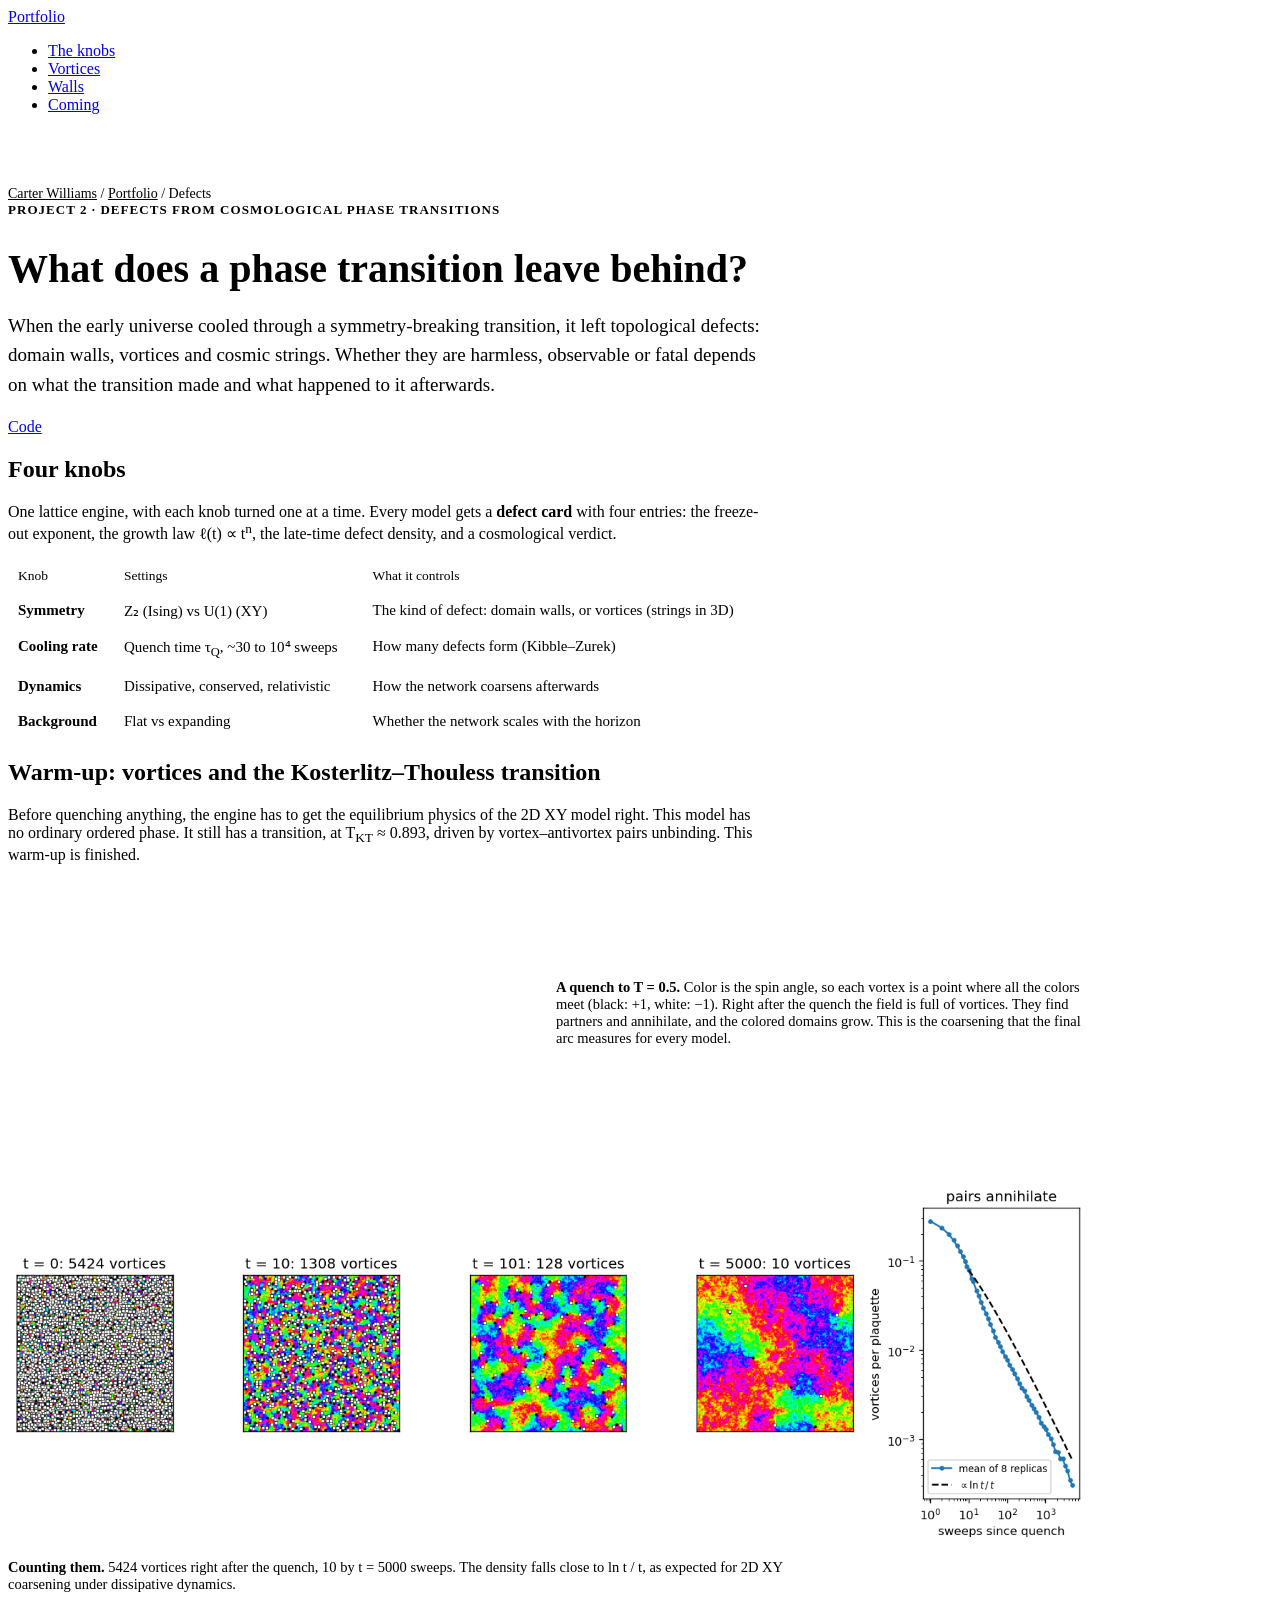
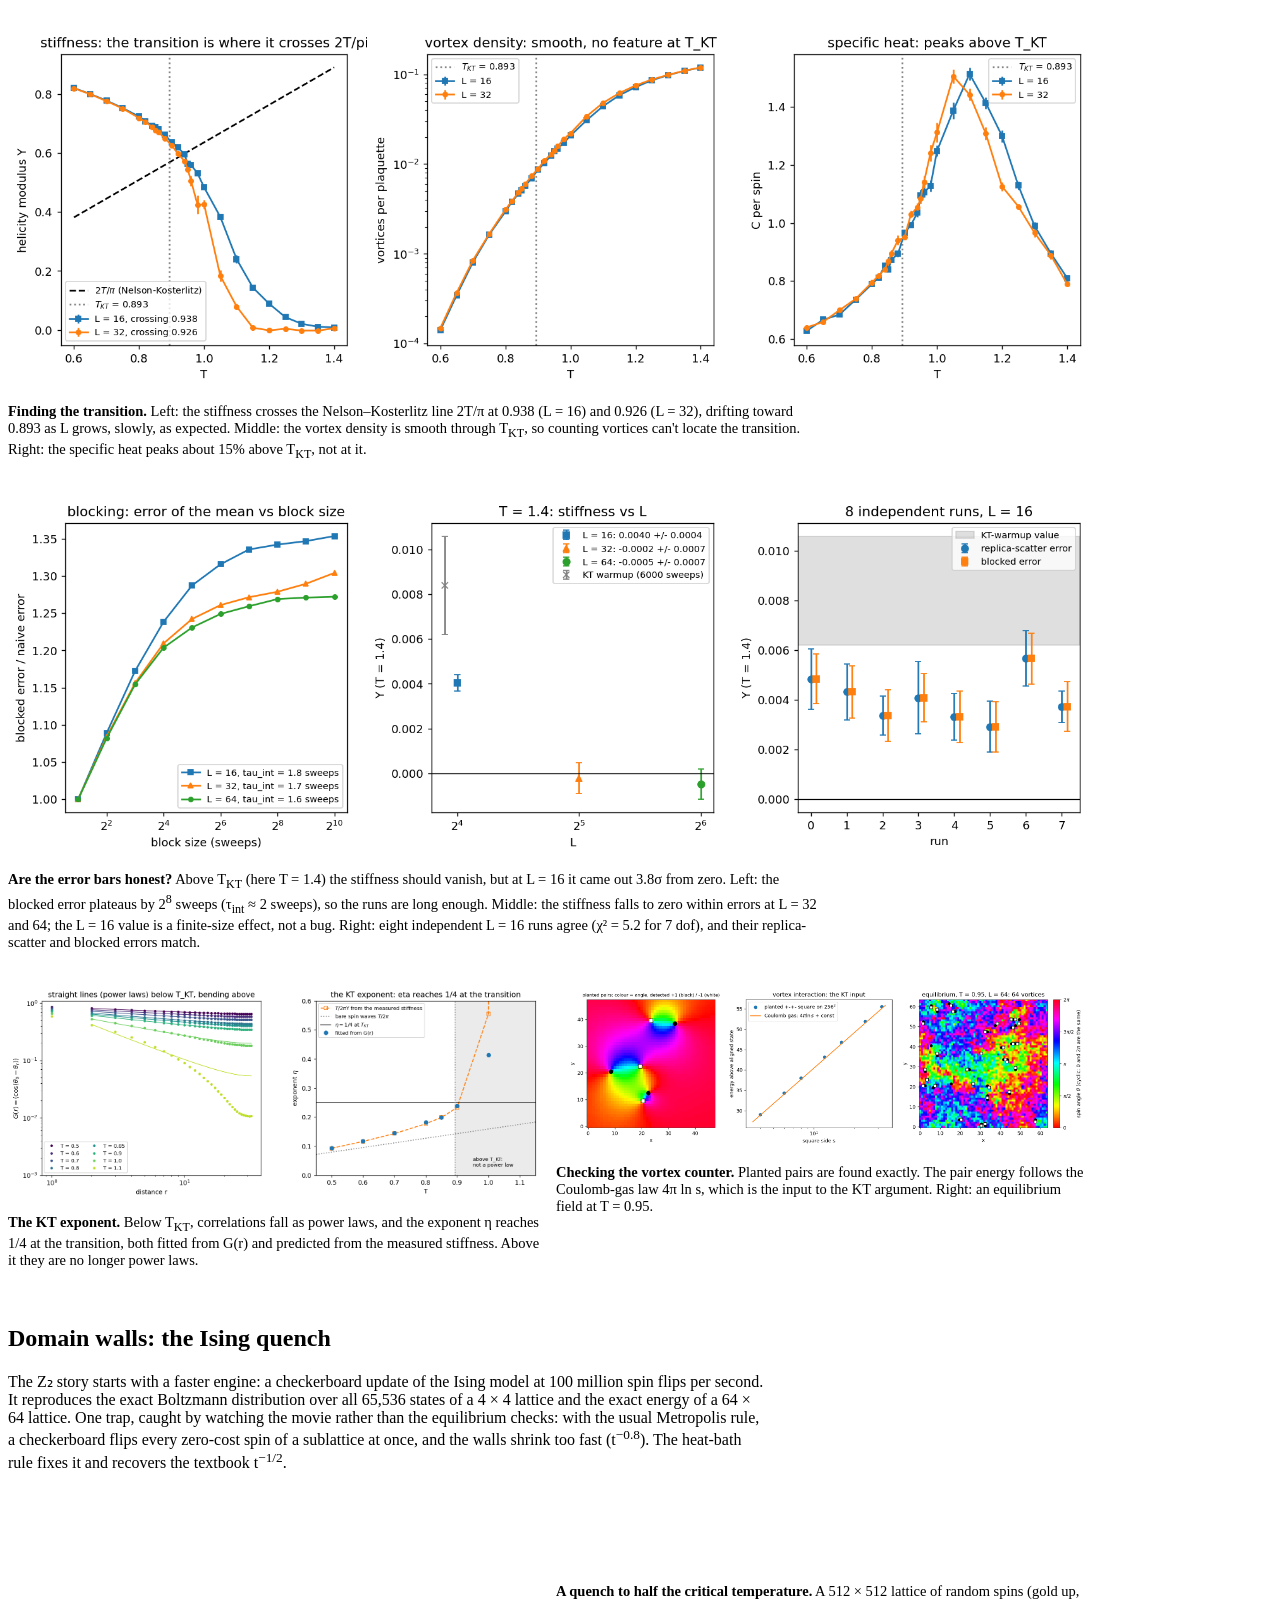
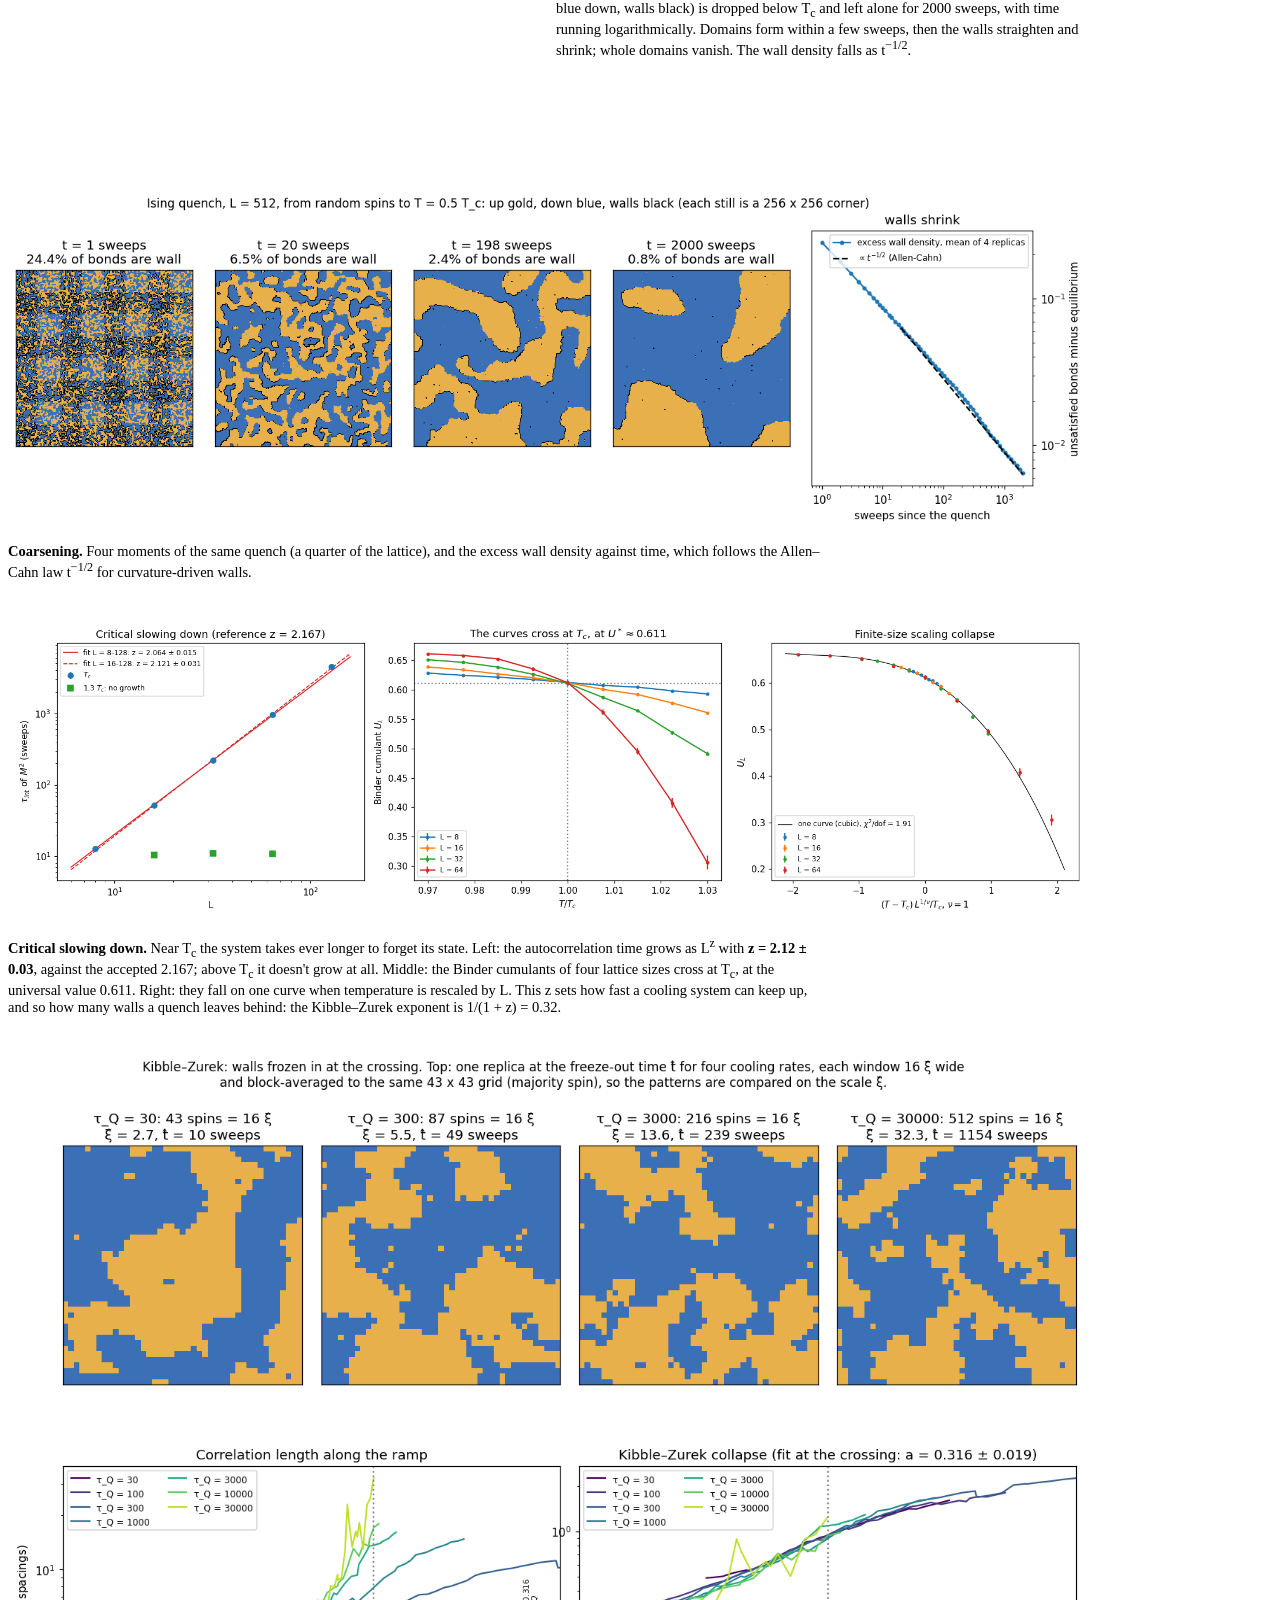
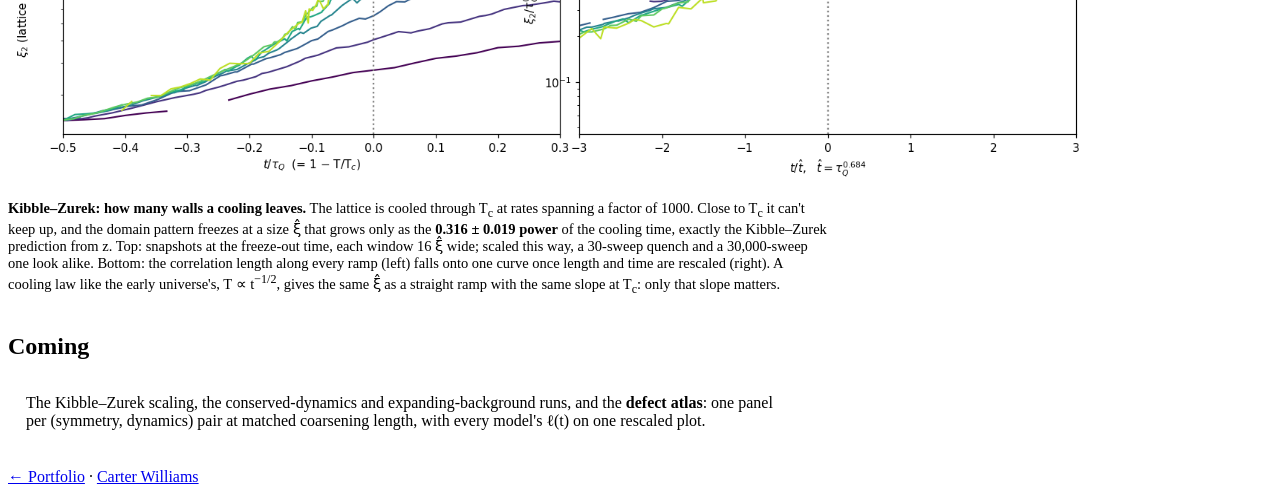
==== defects/index.html @ 11c156e3 "Defects: Kibble-Zurek at the crossing (step 3) Co-Authored-By: Claude Opus 5.5 <noreply@anthropic.co" ====
<!doctype html>
<html lang="en">
<head>
  <meta charset="utf-8">
  <meta name="viewport" content="width=device-width, initial-scale=1">
  <!-- LAUNCH: delete this line on every page to let search engines list the site -->
  <meta name="robots" content="noindex">
  <title>Defects from Phase Transitions</title>
  <meta name="description" content="What does a cosmological phase transition leave behind, and which knob decides it?">
  <link rel="preconnect" href="https://fonts.googleapis.com">
  <link rel="preconnect" href="https://fonts.gstatic.com" crossorigin>
  <link href="https://fonts.googleapis.com/css2?family=Inter:wght@400;500;600&family=Source+Serif+4:ital,opsz,wght@0,8..60,600;1,8..60,500&display=swap" rel="stylesheet">
  <link rel="stylesheet" href="/assets/style.css">
  <link rel="stylesheet" href="../assets/portfolio.css">
</head>
<body class="space">

<nav class="nav">
  <div class="nav-inner">
    <a class="brand" href="../">Portfolio</a>
    <ul>
      <li><a href="#knobs">The knobs</a></li>
      <li><a href="#vortices">Vortices</a></li>
      <li><a href="#walls">Walls</a></li>
      <li><a href="#next">Coming</a></li>
    </ul>
  </div>
</nav>

<main class="wide">

  <header class="page-hero">
    <div class="crumb"><a href="/">Carter Williams</a> / <a href="../">Portfolio</a> / Defects</div>
    <div class="kicker">Project 2 · Defects from cosmological phase transitions</div>
    <h1>What does a phase transition leave behind?</h1>
    <p class="lede">
      When the early universe cooled through a symmetry-breaking transition, it left topological defects:
      domain walls, vortices and cosmic strings. Whether they are harmless, observable or fatal depends on
      what the transition made and what happened to it afterwards.
    </p>
    <div class="links">
      <a class="btn" href="https://github.com/CarterDW/COMP2026/tree/Carter-Williams/agentic/07_Stat_Mech_and_Ising">Code</a>
    </div>
  </header>

  <section id="knobs">
    <h2>Four knobs</h2>
    <p class="prose">One lattice engine, with each knob turned one at a time. Every model gets a <b>defect card</b>
      with four entries: the freeze-out exponent, the growth law ℓ(t) ∝ t<sup>n</sup>, the late-time defect density,
      and a cosmological verdict.</p>
    <table class="knobs prose">
      <tr><th>Knob</th><th>Settings</th><th>What it controls</th></tr>
      <tr><td><b>Symmetry</b></td><td>Z₂ (Ising) vs U(1) (XY)</td><td>The kind of defect: domain walls, or vortices (strings in 3D)</td></tr>
      <tr><td><b>Cooling rate</b></td><td>Quench time τ<sub>Q</sub>, ~30 to 10⁴ sweeps</td><td>How many defects form (Kibble–Zurek)</td></tr>
      <tr><td><b>Dynamics</b></td><td>Dissipative, conserved, relativistic</td><td>How the network coarsens afterwards</td></tr>
      <tr><td><b>Background</b></td><td>Flat vs expanding</td><td>Whether the network scales with the horizon</td></tr>
    </table>
  </section>

  <section id="vortices">
    <h2>Warm-up: vortices and the Kosterlitz–Thouless transition</h2>
    <p class="prose">Before quenching anything, the engine has to get the equilibrium physics of the 2D XY model right.
      This model has no ordinary ordered phase. It still has a transition, at T<sub>KT</sub> ≈ 0.893, driven by
      vortex–antivortex pairs unbinding. This warm-up is finished.</p>

    <figure class="fig">
      <div class="two" style="align-items:center">
        <video src="img/kt_quench.mp4" autoplay loop muted playsinline style="width:100%;border:1px solid var(--line);border-radius:var(--radius);background:#fff"></video>
        <figcaption style="margin:0"><b>A quench to T = 0.5.</b> Color is the spin angle, so each vortex is a point
          where all the colors meet (black: +1, white: −1). Right after the quench the field is full of vortices. They find
          partners and annihilate, and the colored domains grow. This is the coarsening that the final arc measures
          for every model.</figcaption>
      </div>
    </figure>

    <figure class="fig">
      <a class="zoom" href="img/kt_quench.png"><img src="img/kt_quench.png" alt="Snapshots of a quenched XY model showing vortex annihilation" loading="lazy"></a>
      <figcaption><b>Counting them.</b> 5424 vortices right after the quench, 10 by t = 5000 sweeps. The density
        falls close to ln t / t, as expected for 2D XY coarsening under dissipative dynamics.</figcaption>
    </figure>

    <figure class="fig">
      <a class="zoom" href="img/kt_transition.png"><img src="img/kt_transition.png" alt="Helicity modulus, vortex density and specific heat against temperature" loading="lazy"></a>
      <figcaption><b>Finding the transition.</b> Left: the stiffness crosses the Nelson–Kosterlitz line 2T/π at 0.938
        (L = 16) and 0.926 (L = 32), drifting toward 0.893 as L grows, slowly, as expected. Middle: the vortex density is
        smooth through T<sub>KT</sub>, so counting vortices can't locate the transition. Right: the specific heat peaks
        about 15% above T<sub>KT</sub>, not at it.</figcaption>
    </figure>

    <figure class="fig">
      <a class="zoom" href="img/kt_errors.png"><img src="img/kt_errors.png" alt="Blocking analysis, stiffness against lattice size at T = 1.4, and eight repeat runs" loading="lazy"></a>
      <figcaption><b>Are the error bars honest?</b> Above T<sub>KT</sub> (here T = 1.4) the stiffness should vanish, but at
        L = 16 it came out 3.8σ from zero. Left: the blocked error plateaus by 2<sup>8</sup> sweeps (τ<sub>int</sub> ≈ 2
        sweeps), so the runs are long enough. Middle: the stiffness falls to zero within errors at L = 32 and 64; the
        L = 16 value is a finite-size effect, not a bug. Right: eight independent L = 16 runs agree (χ² = 5.2 for 7 dof),
        and their replica-scatter and blocked errors match.</figcaption>
    </figure>

    <div class="two">
      <figure class="fig">
        <a class="zoom" href="img/kt_correlations.png"><img src="img/kt_correlations.png" alt="Spin correlations and the exponent eta against temperature" loading="lazy"></a>
        <figcaption><b>The KT exponent.</b> Below T<sub>KT</sub>, correlations fall as power laws, and the exponent η reaches
          1/4 at the transition, both fitted from G(r) and predicted from the measured stiffness. Above it they are no
          longer power laws.</figcaption>
      </figure>
      <figure class="fig">
        <a class="zoom" href="img/kt_vortices.png"><img src="img/kt_vortices.png" alt="Planted vortex pairs, Coulomb-gas energy, and an equilibrium vortex field" loading="lazy"></a>
        <figcaption><b>Checking the vortex counter.</b> Planted pairs are found exactly. The pair energy follows the
          Coulomb-gas law 4π ln s, which is the input to the KT argument. Right: an equilibrium field at T = 0.95.</figcaption>
      </figure>
    </div>
  </section>

  <section id="walls">
    <h2>Domain walls: the Ising quench</h2>
    <p class="prose">The Z₂ story starts with a faster engine: a checkerboard update of the Ising model at 100 million
      spin flips per second. It reproduces the exact Boltzmann distribution over all 65,536 states of a 4 × 4 lattice and the
      exact energy of a 64 × 64 lattice. One trap, caught by watching the movie rather than the equilibrium checks: with the
      usual Metropolis rule, a checkerboard flips every zero-cost spin of a sublattice at once, and the walls shrink
      too fast (t<sup>−0.8</sup>). The heat-bath rule fixes it and recovers the textbook t<sup>−1/2</sup>.</p>
    <figure class="fig">
      <div class="two" style="align-items:center">
        <video src="img/kz_quench.mp4" autoplay loop muted playsinline style="width:100%;border:1px solid var(--line);border-radius:var(--radius);background:#fff"></video>
        <figcaption style="margin:0"><b>A quench to half the critical temperature.</b> A 512 × 512 lattice of random spins
          (gold up, blue down, walls black) is dropped below T<sub>c</sub> and left alone for 2000 sweeps, with time
          running logarithmically. Domains form within a few sweeps, then the walls straighten and shrink; whole domains
          vanish. The wall density falls as t<sup>−1/2</sup>.</figcaption>
      </div>
    </figure>
    <figure class="fig">
      <a class="zoom" href="img/kz_quench.png"><img src="img/kz_quench.png" alt="Four snapshots of Ising domains after a quench and the wall density against time" loading="lazy"></a>
      <figcaption><b>Coarsening.</b> Four moments of the same quench (a quarter of the lattice), and the excess wall
        density against time, which follows the Allen–Cahn law t<sup>−1/2</sup> for curvature-driven walls.</figcaption>
    </figure>
    <figure class="fig">
      <a class="zoom" href="img/kz_step2_z.png"><img src="img/kz_step2_z.png" alt="Autocorrelation time against lattice size, Binder cumulant curves crossing at the critical point, and their scaling collapse" loading="lazy"></a>
      <figcaption><b>Critical slowing down.</b> Near T<sub>c</sub> the system takes ever longer to forget its state.
        Left: the autocorrelation time grows as L<sup>z</sup> with <b>z = 2.12 ± 0.03</b>, against the accepted 2.167; above
        T<sub>c</sub> it doesn't grow at all. Middle: the Binder cumulants of four lattice sizes cross at T<sub>c</sub>, at the
        universal value 0.611. Right: they fall on one curve when temperature is rescaled by L. This z sets how fast
        a cooling system can keep up, and so how many walls a quench leaves behind: the Kibble–Zurek exponent is
        1/(1 + z) = 0.32.</figcaption>
    </figure>
    <figure class="fig">
      <a class="zoom" href="img/kz_step3.png"><img src="img/kz_step3.png" alt="Ising snapshots at freeze-out for four cooling rates, the correlation length along each ramp, and the Kibble–Zurek collapse" loading="lazy"></a>
      <figcaption><b>Kibble–Zurek: how many walls a cooling leaves.</b> The lattice is cooled through T<sub>c</sub> at
        rates spanning a factor of 1000. Close to T<sub>c</sub> it can't keep up, and the domain pattern freezes at a
        size ξ̂ that grows only as the <b>0.316 ± 0.019 power</b> of the cooling time, exactly the Kibble–Zurek
        prediction from z. Top: snapshots at the freeze-out time, each window 16 ξ̂ wide; scaled this way, a 30-sweep
        quench and a 30,000-sweep one look alike. Bottom: the correlation length along every ramp (left) falls onto
        one curve once length and time are rescaled (right). A cooling law like the early universe's, T ∝ t<sup>−1/2</sup>,
        gives the same ξ̂ as a straight ramp with the same slope at T<sub>c</sub>: only that slope matters.</figcaption>
    </figure>
  </section>

  <section id="next">
    <h2>Coming</h2>
    <div class="callout prose"><p>The Kibble–Zurek scaling, the conserved-dynamics and expanding-background runs, and the
      <b>defect atlas</b>: one panel per (symmetry, dynamics) pair at matched coarsening length, with every model's ℓ(t)
      on one rescaled plot.</p></div>
  </section>
</main>

<footer>
  <span><a href="../">← Portfolio</a> · <a href="/">Carter Williams</a></span>
</footer>
</body>
</html>
---- assets/portfolio.css ----
/* Portfolio-only components. Base tokens and layout come from the academic site's
   /assets/style.css, so both sites share one look. */

main.wide { max-width: 1080px; }
.nav-inner, footer { max-width: 1080px; }

.crumb { font-size: 14px; color: var(--muted); padding-top: 28px; }
.crumb a { color: var(--muted); }

.page-hero { padding-top: 28px; max-width: 760px; }
.kicker {
  font-size: 13px; letter-spacing: .08em; text-transform: uppercase;
  color: var(--accent); font-weight: 600; margin-bottom: 10px;
}
.page-hero h1 { font-size: 40px; margin-bottom: 14px; }
.lede { font-size: 19px; line-height: 1.55; color: var(--text); }
.prose { max-width: 760px; }

/* status chips */
.chip {
  display: inline-block; font-size: 12.5px; font-weight: 500;
  padding: 2px 10px; border-radius: 999px; border: 1px solid var(--line);
  color: var(--muted); background: var(--surface); white-space: nowrap;
}
.chip.done { color: #1f7a4d; border-color: #9fd3b6; background: #eaf7f0; }
.chip.running { color: #8a5a00; border-color: #e8cf8f; background: #fdf5e1; }
.chip.next { color: var(--muted); }
@media (prefers-color-scheme: dark) {
  :root:not([data-theme="light"]) .chip.done { color: #8fdcb2; border-color: #2f5e45; background: #173126; }
  :root:not([data-theme="light"]) .chip.running { color: #f0cf84; border-color: #5e4c22; background: #2e2716; }
}
:root[data-theme="dark"] .chip.done { color: #8fdcb2; border-color: #2f5e45; background: #173126; }
:root[data-theme="dark"] .chip.running { color: #f0cf84; border-color: #5e4c22; background: #2e2716; }

/* hub: three-part method */
.method { display: grid; grid-template-columns: repeat(3, 1fr); gap: 16px; }
.method div { border-top: 2px solid var(--accent); padding-top: 12px; }
.method h3 { font-size: 17px; margin-bottom: 4px; }
.method p { font-size: 14.5px; color: var(--muted); margin: 0; }

/* hub: project panels */
.project {
  display: grid; grid-template-columns: 340px 1fr; gap: 28px; align-items: center;
  padding: 22px; margin-bottom: 18px;
  border: 1px solid var(--line); border-radius: var(--radius); background: var(--surface);
  color: var(--text);
  transition: border-color .15s ease, transform .15s ease;
}
.project:hover { border-color: var(--accent); text-decoration: none; transform: translateY(-2px); }
.project img { width: 100%; aspect-ratio: 4 / 3; object-fit: cover; border-radius: 8px; background: #fff; }
.project h3 { font-size: 24px; margin: 6px 0 8px; }
.project .q { font-family: var(--serif); font-size: 17.5px; font-style: italic; margin-bottom: 10px; }
.project p { color: var(--muted); font-size: 15px; }
.project .meta { display: flex; gap: 8px; flex-wrap: wrap; align-items: center; }

/* ledger grid */
.ledger { display: grid; grid-template-columns: repeat(auto-fill, minmax(230px, 1fr)); gap: 12px; }
.ledger .row {
  border: 1px solid var(--line); border-radius: var(--radius); background: var(--surface);
  padding: 14px 16px; display: flex; flex-direction: column; gap: 6px;
}
.ledger .row.new { border-color: var(--accent); box-shadow: inset 3px 0 0 var(--accent); }
.ledger .rung { font-size: 12.5px; color: var(--muted); display: flex; justify-content: space-between; gap: 8px; }
.ledger .ing { font-weight: 600; line-height: 1.35; }
.ledger .fail { font-size: 14px; color: var(--muted); line-height: 1.45; }
.ledger .fail b { color: var(--text); font-weight: 500; }

/* figures */
.fig { margin: 0 0 36px; }
.fig a.zoom { display: block; border: 1px solid var(--line); border-radius: var(--radius); overflow: hidden; background: #fff; }
.fig img { width: 100%; }
.fig figcaption { font-size: 14.5px; color: var(--muted); margin-top: 10px; max-width: 820px; }
.fig figcaption b { color: var(--text); font-weight: 600; }
.step-head { display: flex; align-items: baseline; gap: 12px; flex-wrap: wrap; margin-bottom: 10px; }
.step-head h3 { font-size: 21px; }

.two { display: grid; grid-template-columns: 1fr 1fr; gap: 16px; }
.movies { display: grid; grid-template-columns: repeat(3, 1fr); gap: 16px; }
.movies .fig { margin: 0; }
.movies img, .movies video { aspect-ratio: 4 / 3; object-fit: contain; background: #fff; width: 100%; display: block; }

/* callouts */
.callout {
  border-left: 3px solid var(--accent); background: var(--accent-soft);
  padding: 14px 18px; border-radius: 0 var(--radius) var(--radius) 0; margin: 8px 0 24px;
}
.callout p:last-child { margin: 0; }

/* steps still to come */
.todo-list { list-style: none; padding: 0; margin: 0; }
.todo-list li { display: grid; grid-template-columns: 90px 1fr; gap: 14px; padding: 10px 0; border-bottom: 1px dashed var(--line); }
.todo-list li:last-child { border-bottom: 0; }

table.knobs { width: 100%; border-collapse: collapse; font-size: 15px; }
table.knobs th, table.knobs td { text-align: left; padding: 9px 10px; border-bottom: 1px solid var(--line); vertical-align: top; }
table.knobs th { color: var(--muted); font-weight: 500; font-size: 13.5px; }

.stat-row { display: grid; grid-template-columns: repeat(4, 1fr); gap: 12px; margin: 8px 0 28px; }
.stat { border: 1px solid var(--line); border-radius: var(--radius); background: var(--surface); padding: 12px 14px; }
.stat .v { font: 600 26px/1.2 var(--serif); }
.stat .l { font-size: 13px; color: var(--muted); }

@media (max-width: 760px) {
  .page-hero h1 { font-size: 30px; }
  .lede { font-size: 17px; }
  .method, .two, .movies { grid-template-columns: 1fr; }
  .project { grid-template-columns: 1fr; gap: 16px; padding: 16px; }
  .stat-row { grid-template-columns: 1fr 1fr; }
  .todo-list li { grid-template-columns: 1fr; gap: 4px; }
  table.knobs { font-size: 14px; }
}

/* space theme (body.space, set on every page): dark versions of the light-only colors */
body.space .chip { background: rgba(255, 255, 255, .04); }
body.space .chip.done { color: #8fdcb2; border-color: #2f5e45; background: #132a22; }
body.space .chip.running { color: #f0cf84; border-color: #5e4c22; background: #2a2414; }
body.space .fig a.zoom { border-color: rgba(255, 255, 255, .12); }   /* figures stay on white: matplotlib output */
body.space .project:hover, body.space .card:hover { border-color: var(--accent); }
body.space .method div { border-top-color: var(--accent); }

.subhead { font-size: 18px; color: var(--muted); margin: 34px 0 14px; font-weight: 600; }
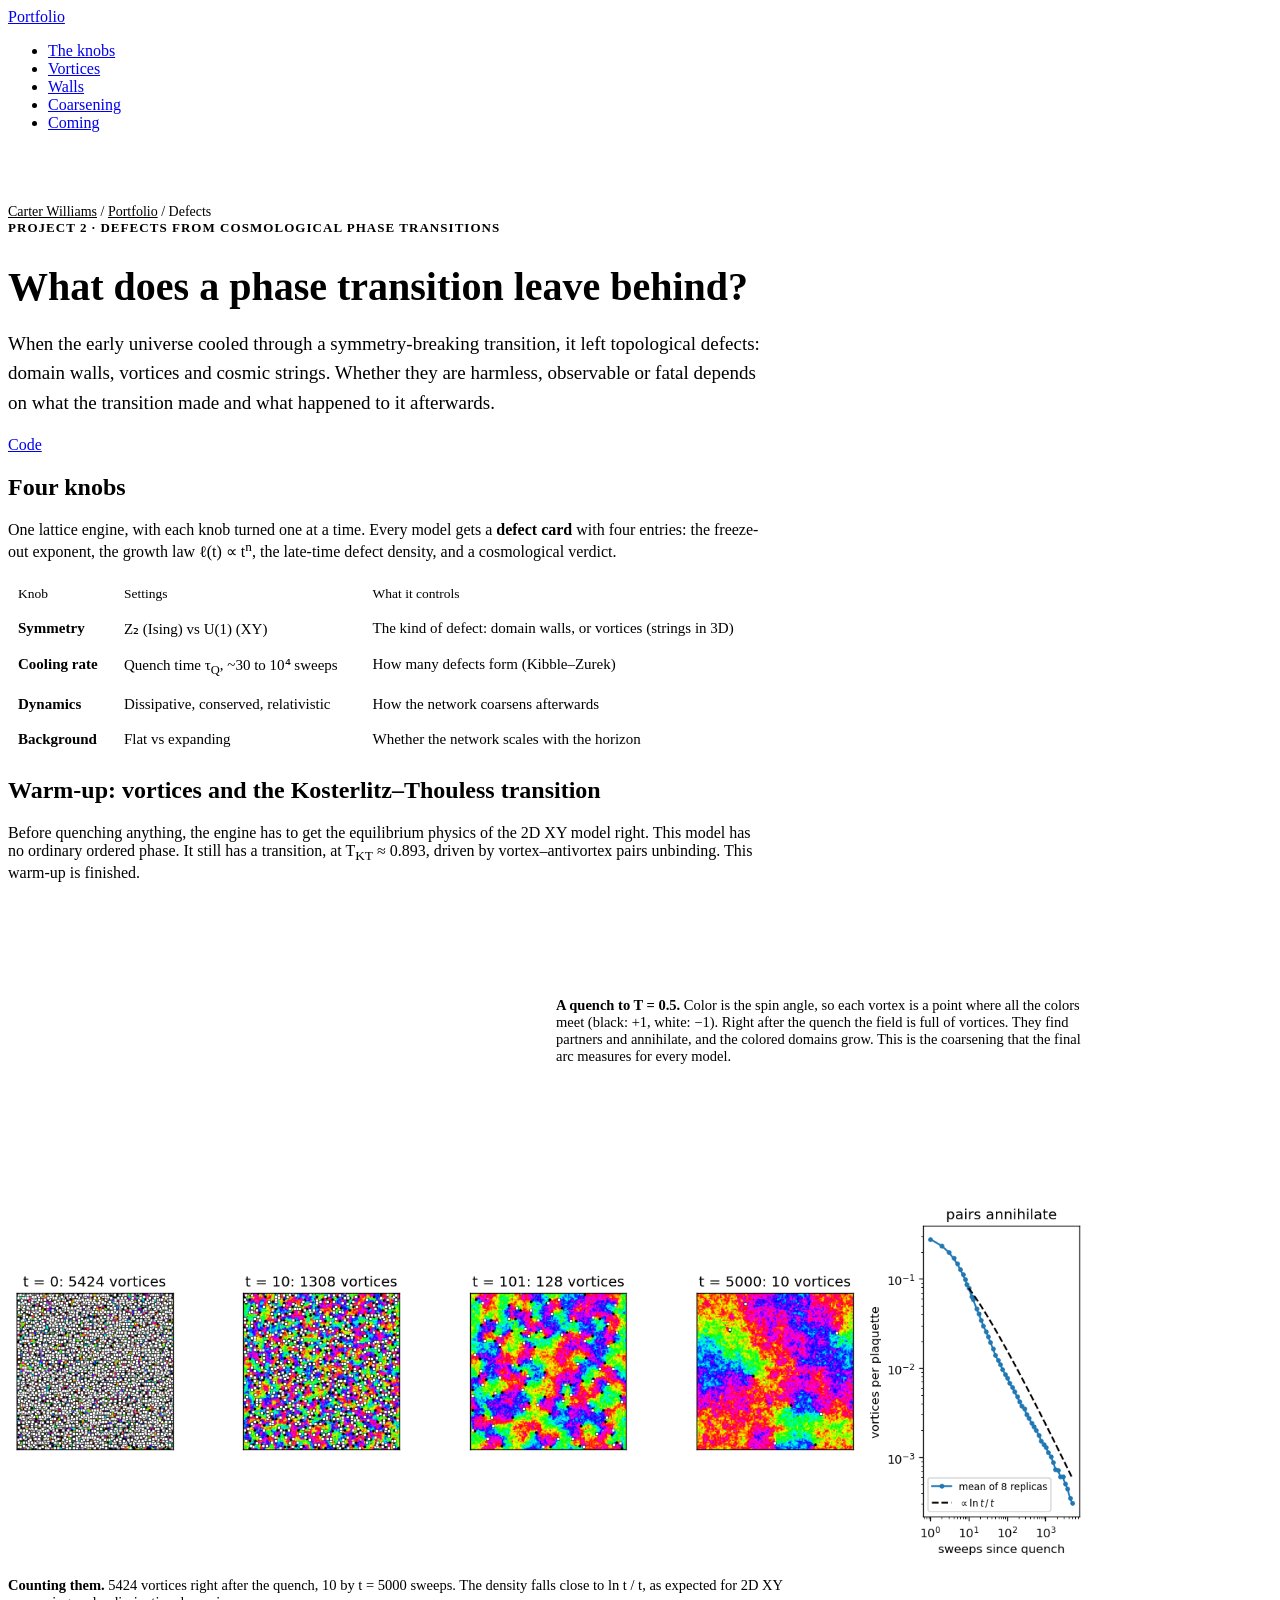
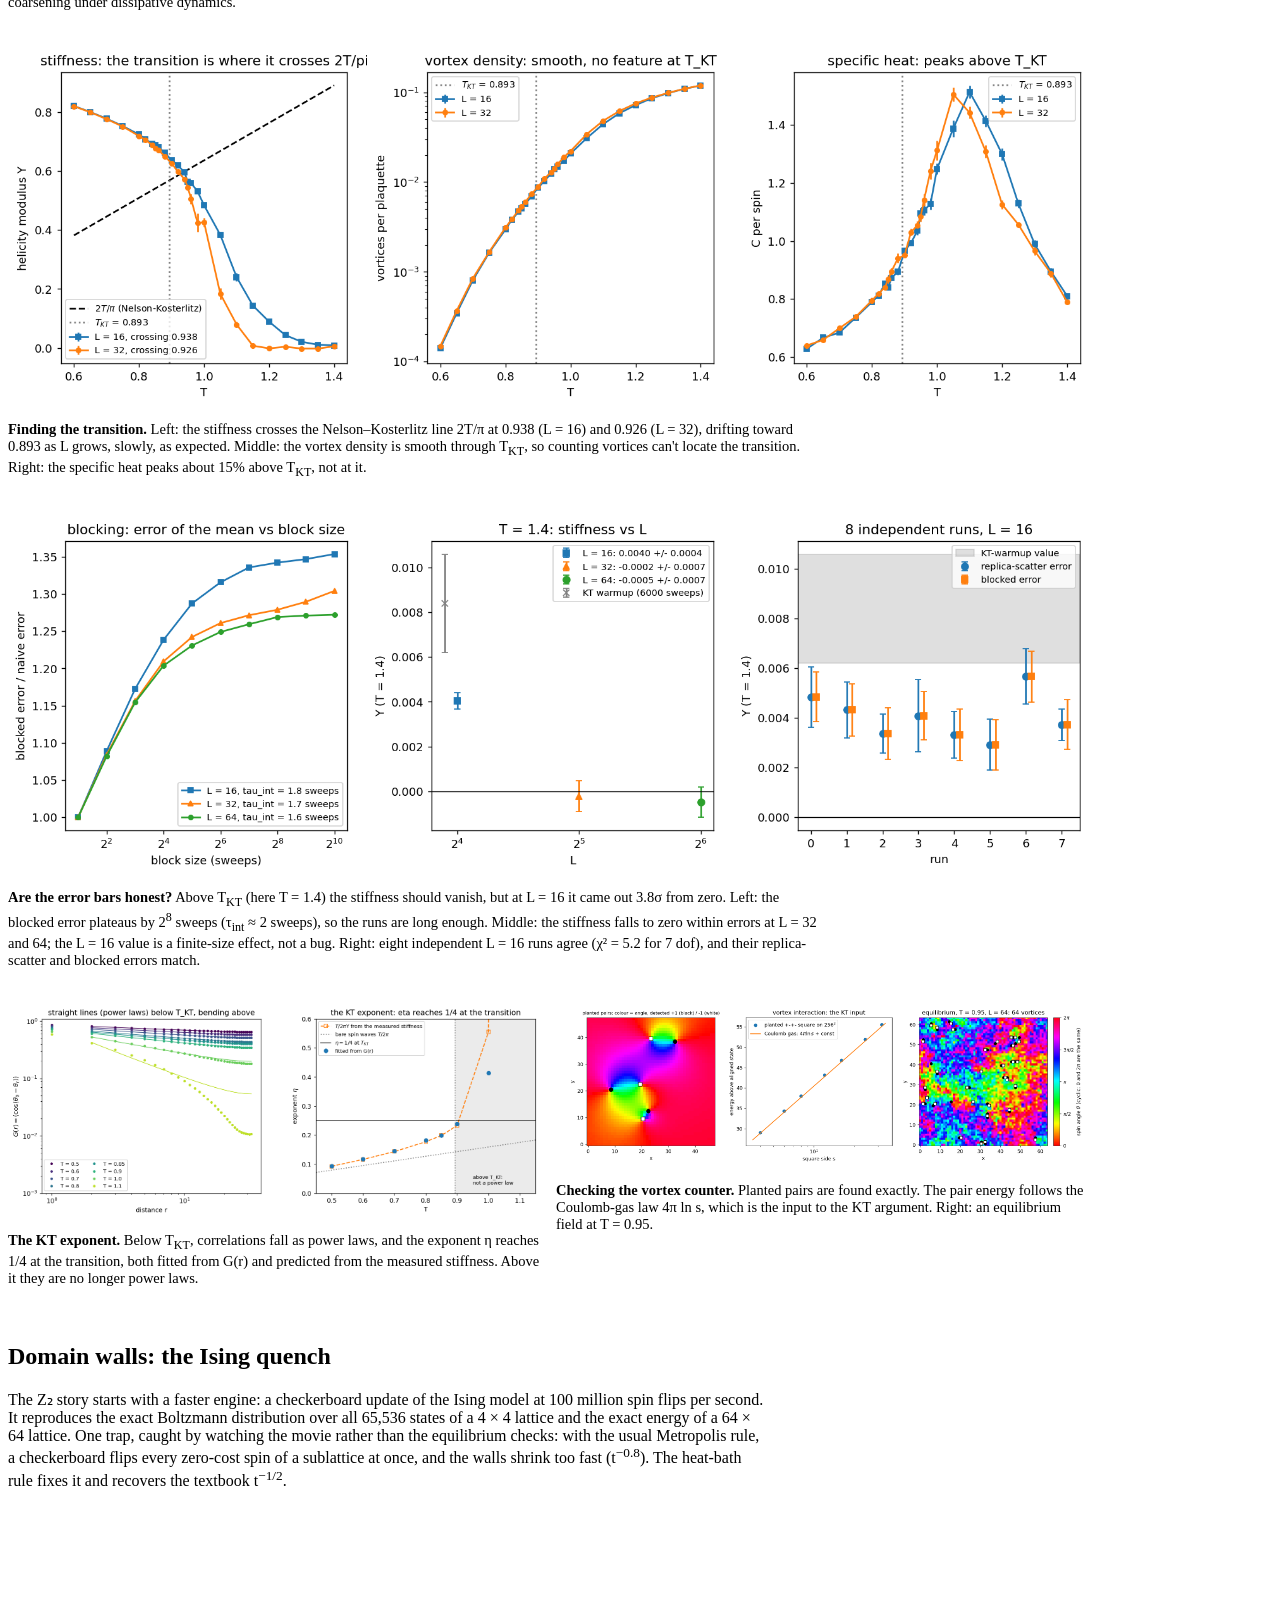
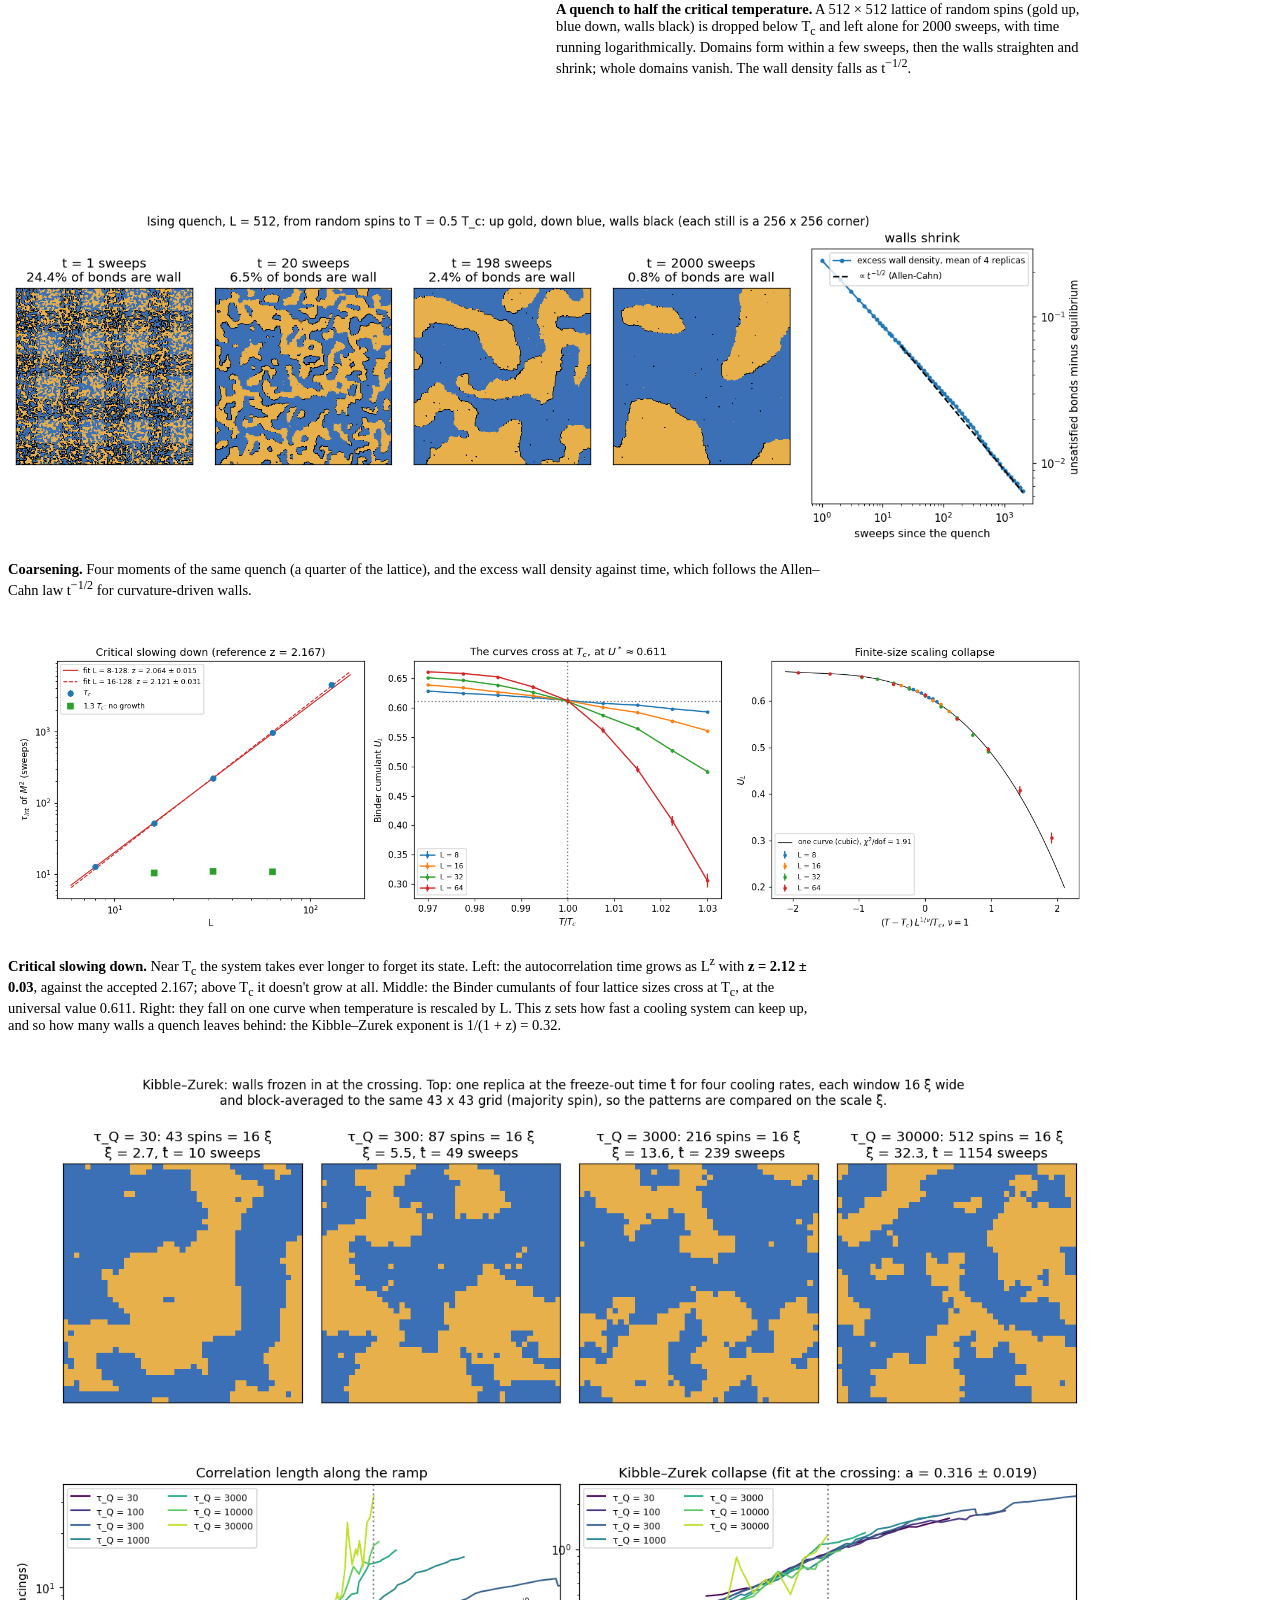
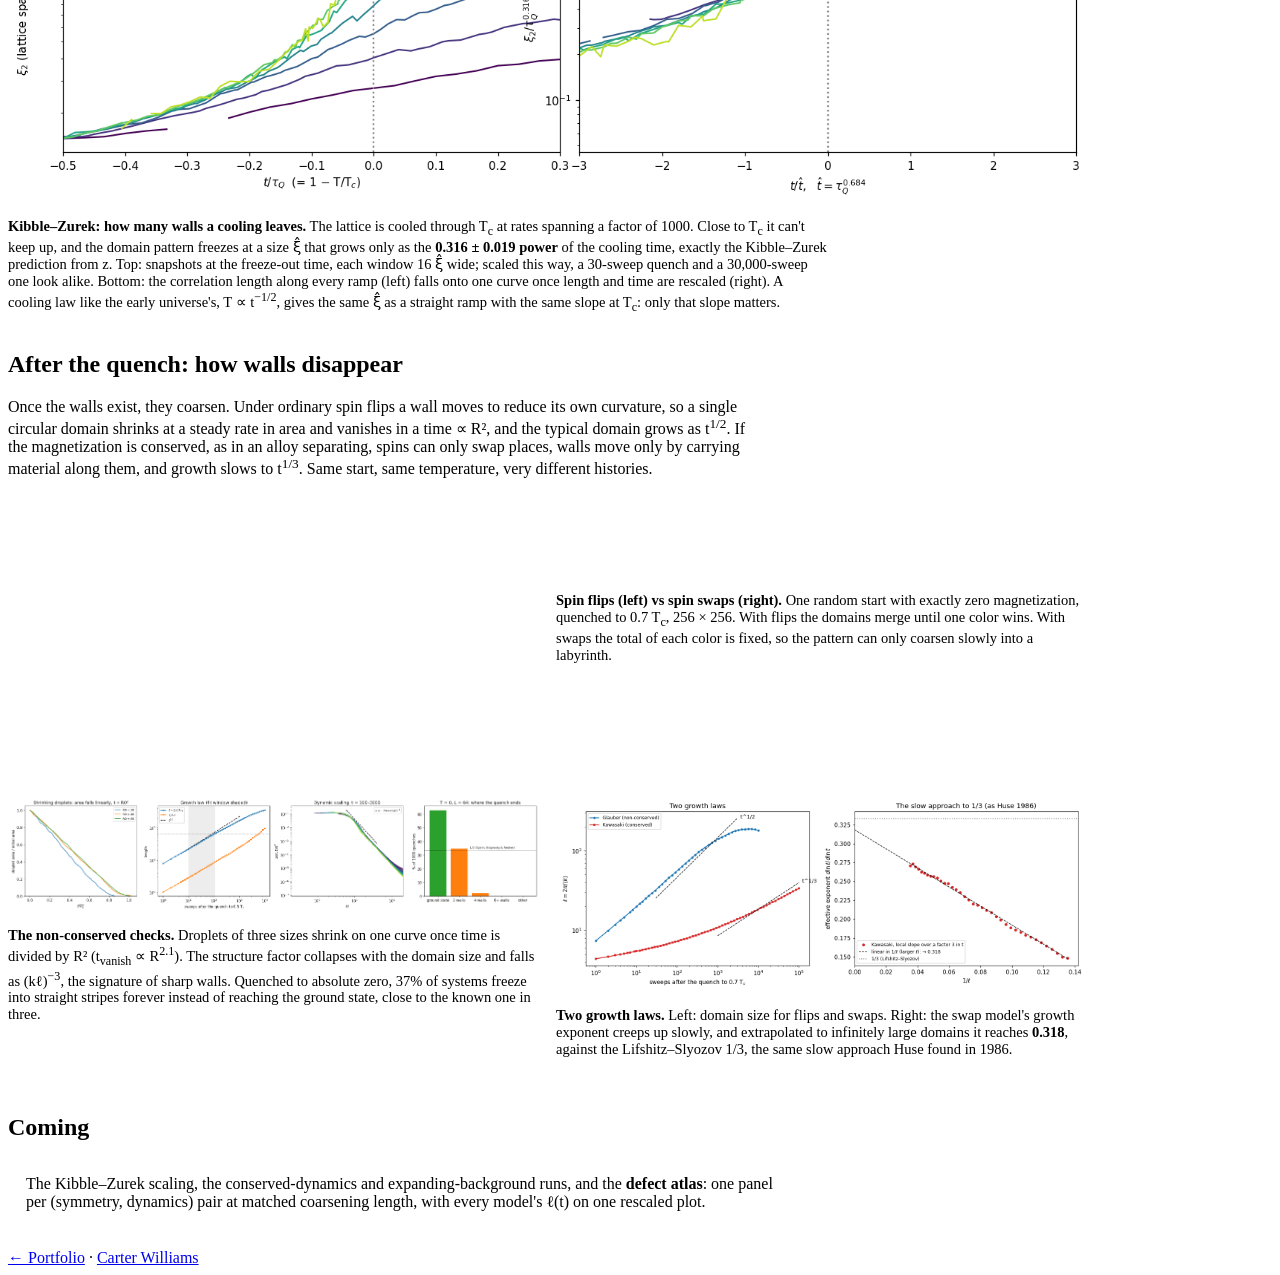
==== commit 37dbf2cb: "Defects: coarsening and conserved dynamics (step 4) Co-Authored-By: Claude Opus 5.5 <noreply@anthrop" ====
--- a/defects/index.html
+++ b/defects/index.html
@@ -22,6 +22,7 @@
       <li><a href="#knobs">The knobs</a></li>
       <li><a href="#vortices">Vortices</a></li>
       <li><a href="#walls">Walls</a></li>
+      <li><a href="#coarsening">Coarsening</a></li>
       <li><a href="#next">Coming</a></li>
     </ul>
   </div>
@@ -153,6 +154,38 @@
     </figure>
   </section>
 
+  <section id="coarsening">
+    <h2>After the quench: how walls disappear</h2>
+    <p class="prose">Once the walls exist, they coarsen. Under ordinary spin flips a wall moves to reduce its own curvature,
+      so a single circular domain shrinks at a steady rate in area and vanishes in a time ∝ R², and the typical domain
+      grows as t<sup>1/2</sup>. If the magnetization is conserved, as in an alloy separating, spins can only swap places,
+      walls move only by carrying material along them, and growth slows to t<sup>1/3</sup>. Same start, same temperature,
+      very different histories.</p>
+    <figure class="fig">
+      <div class="two" style="align-items:center">
+        <video src="img/kz_step4_sidebyside.mp4" autoplay loop muted playsinline style="width:100%;border:1px solid var(--line);border-radius:var(--radius);background:#fff"></video>
+        <figcaption style="margin:0"><b>Spin flips (left) vs spin swaps (right).</b> One random start with exactly zero
+          magnetization, quenched to 0.7 T<sub>c</sub>, 256 × 256. With flips the domains merge until one color wins.
+          With swaps the total of each color is fixed, so the pattern can only coarsen slowly into a labyrinth.</figcaption>
+      </div>
+    </figure>
+    <div class="two">
+      <figure class="fig">
+        <a class="zoom" href="img/kz_step4_coarsening.png"><img src="img/kz_step4_coarsening.png" alt="Shrinking droplets, the growth law, dynamic scaling with Porod tail, and the outcomes of zero-temperature quenches" loading="lazy"></a>
+        <figcaption><b>The non-conserved checks.</b> Droplets of three sizes shrink on one curve once time is divided by
+          R² (t<sub>vanish</sub> ∝ R<sup>2.1</sup>). The structure factor collapses with the domain size and falls as
+          (kℓ)<sup>−3</sup>, the signature of sharp walls. Quenched to absolute zero, 37% of systems freeze into straight
+          stripes forever instead of reaching the ground state, close to the known one in three.</figcaption>
+      </figure>
+      <figure class="fig">
+        <a class="zoom" href="img/kz_step4_kawasaki.png"><img src="img/kz_step4_kawasaki.png" alt="Domain size against time for flips and swaps, and the effective exponent of swaps against inverse domain size" loading="lazy"></a>
+        <figcaption><b>Two growth laws.</b> Left: domain size for flips and swaps. Right: the swap model's growth exponent
+          creeps up slowly, and extrapolated to infinitely large domains it reaches <b>0.318</b>, against the
+          Lifshitz–Slyozov 1/3, the same slow approach Huse found in 1986.</figcaption>
+      </figure>
+    </div>
+  </section>
+
   <section id="next">
     <h2>Coming</h2>
     <div class="callout prose"><p>The Kibble–Zurek scaling, the conserved-dynamics and expanding-background runs, and the
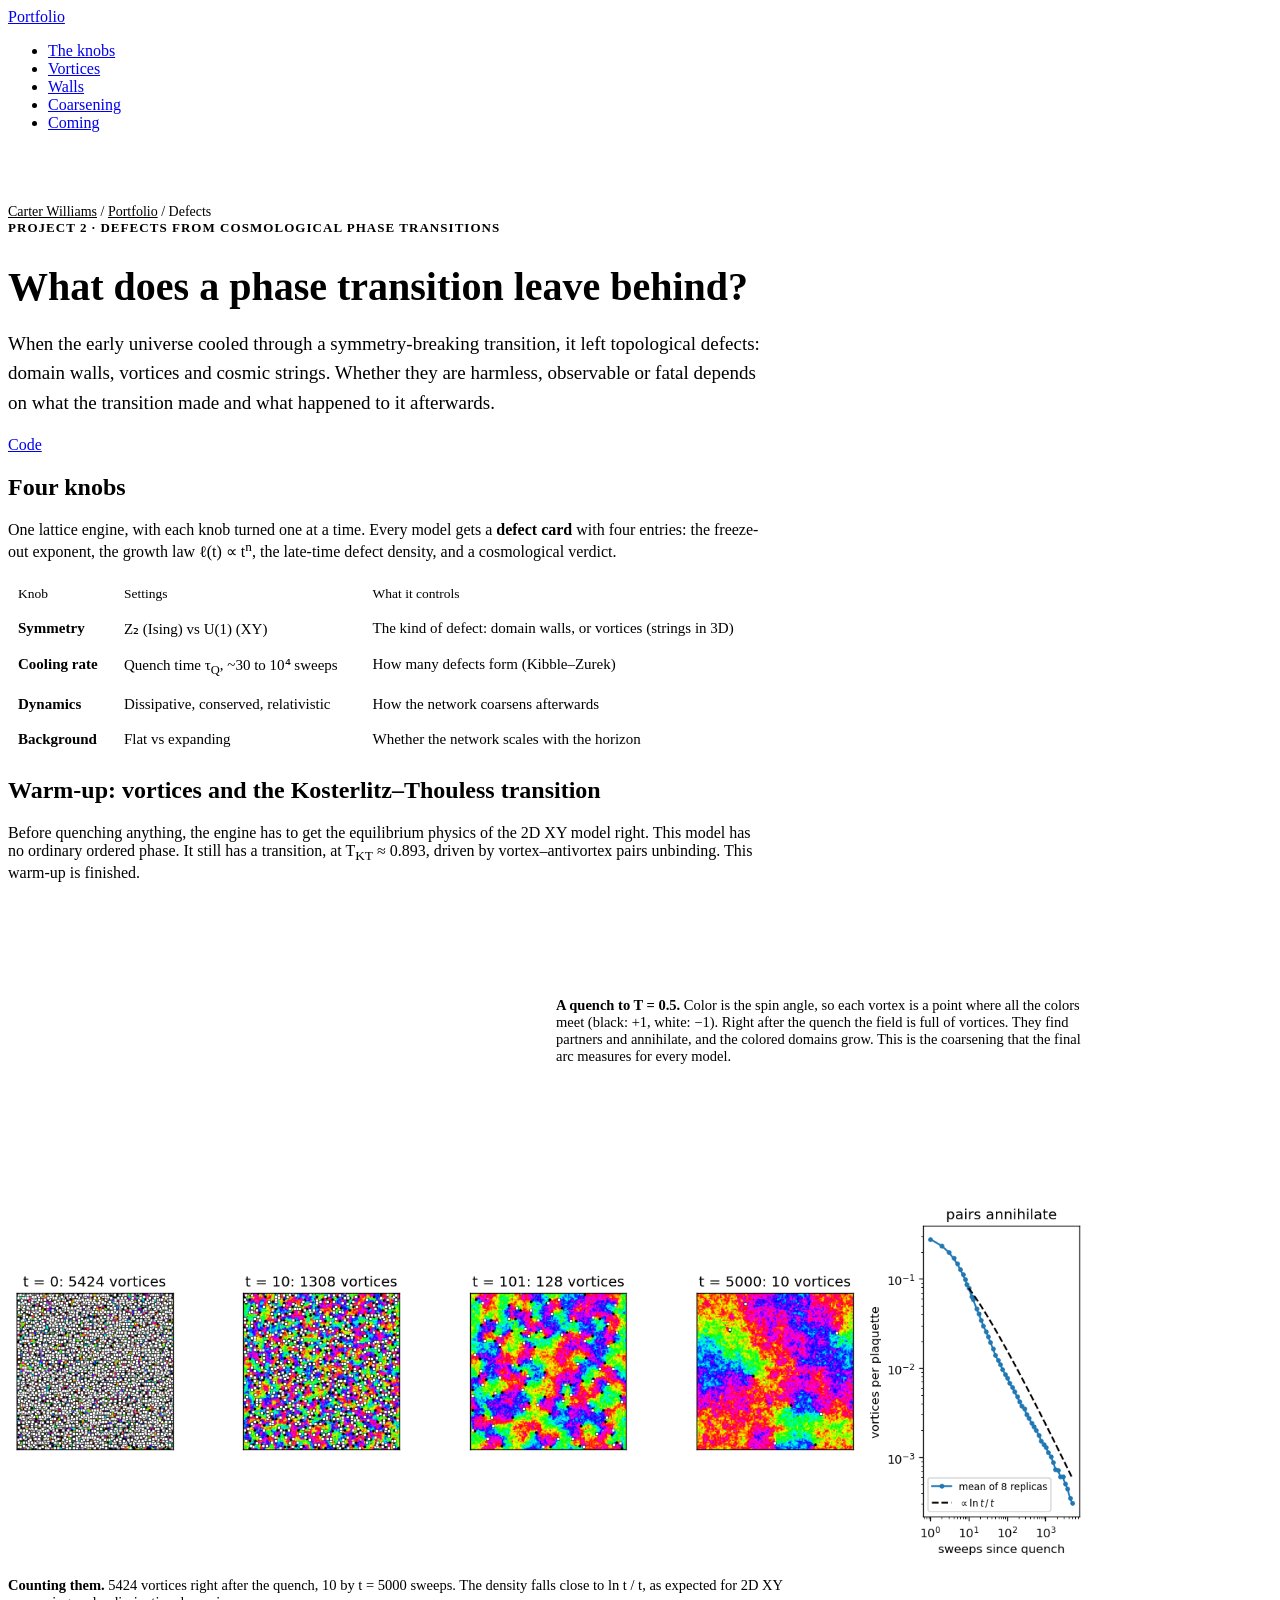
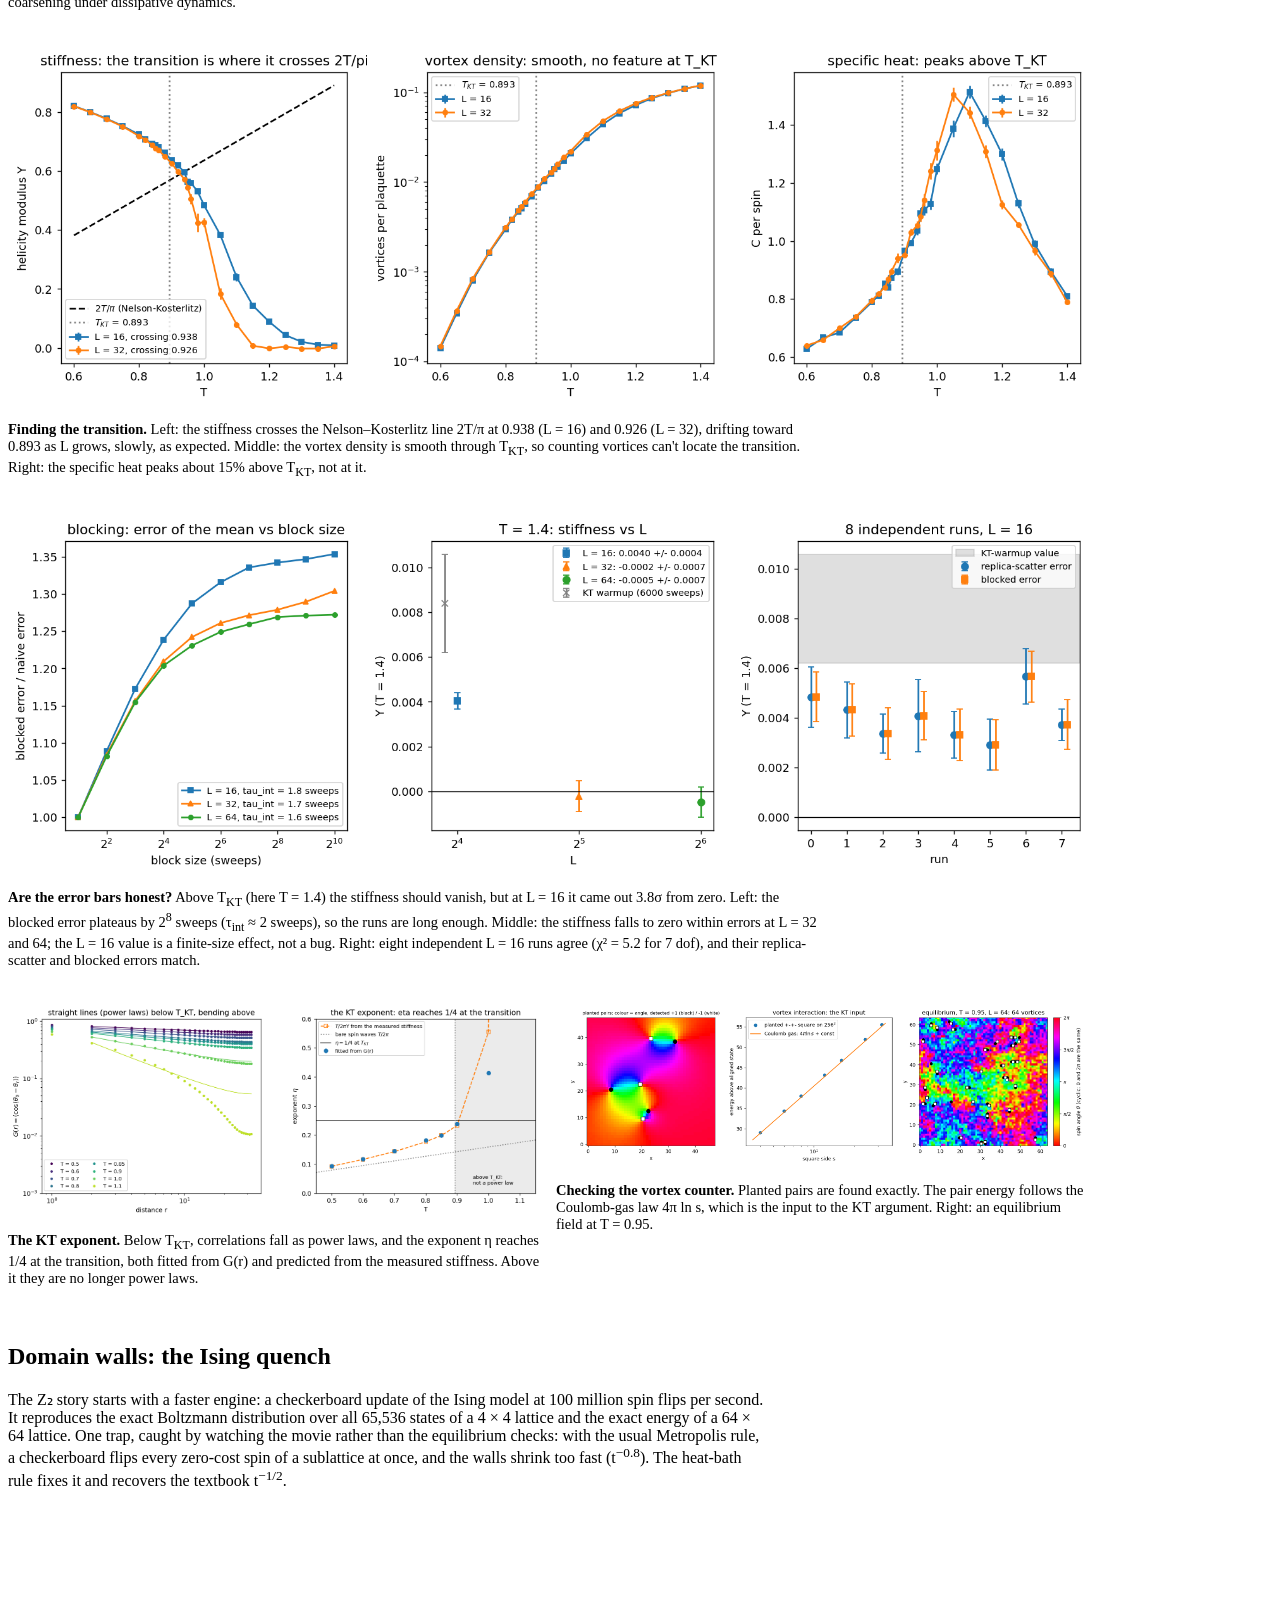
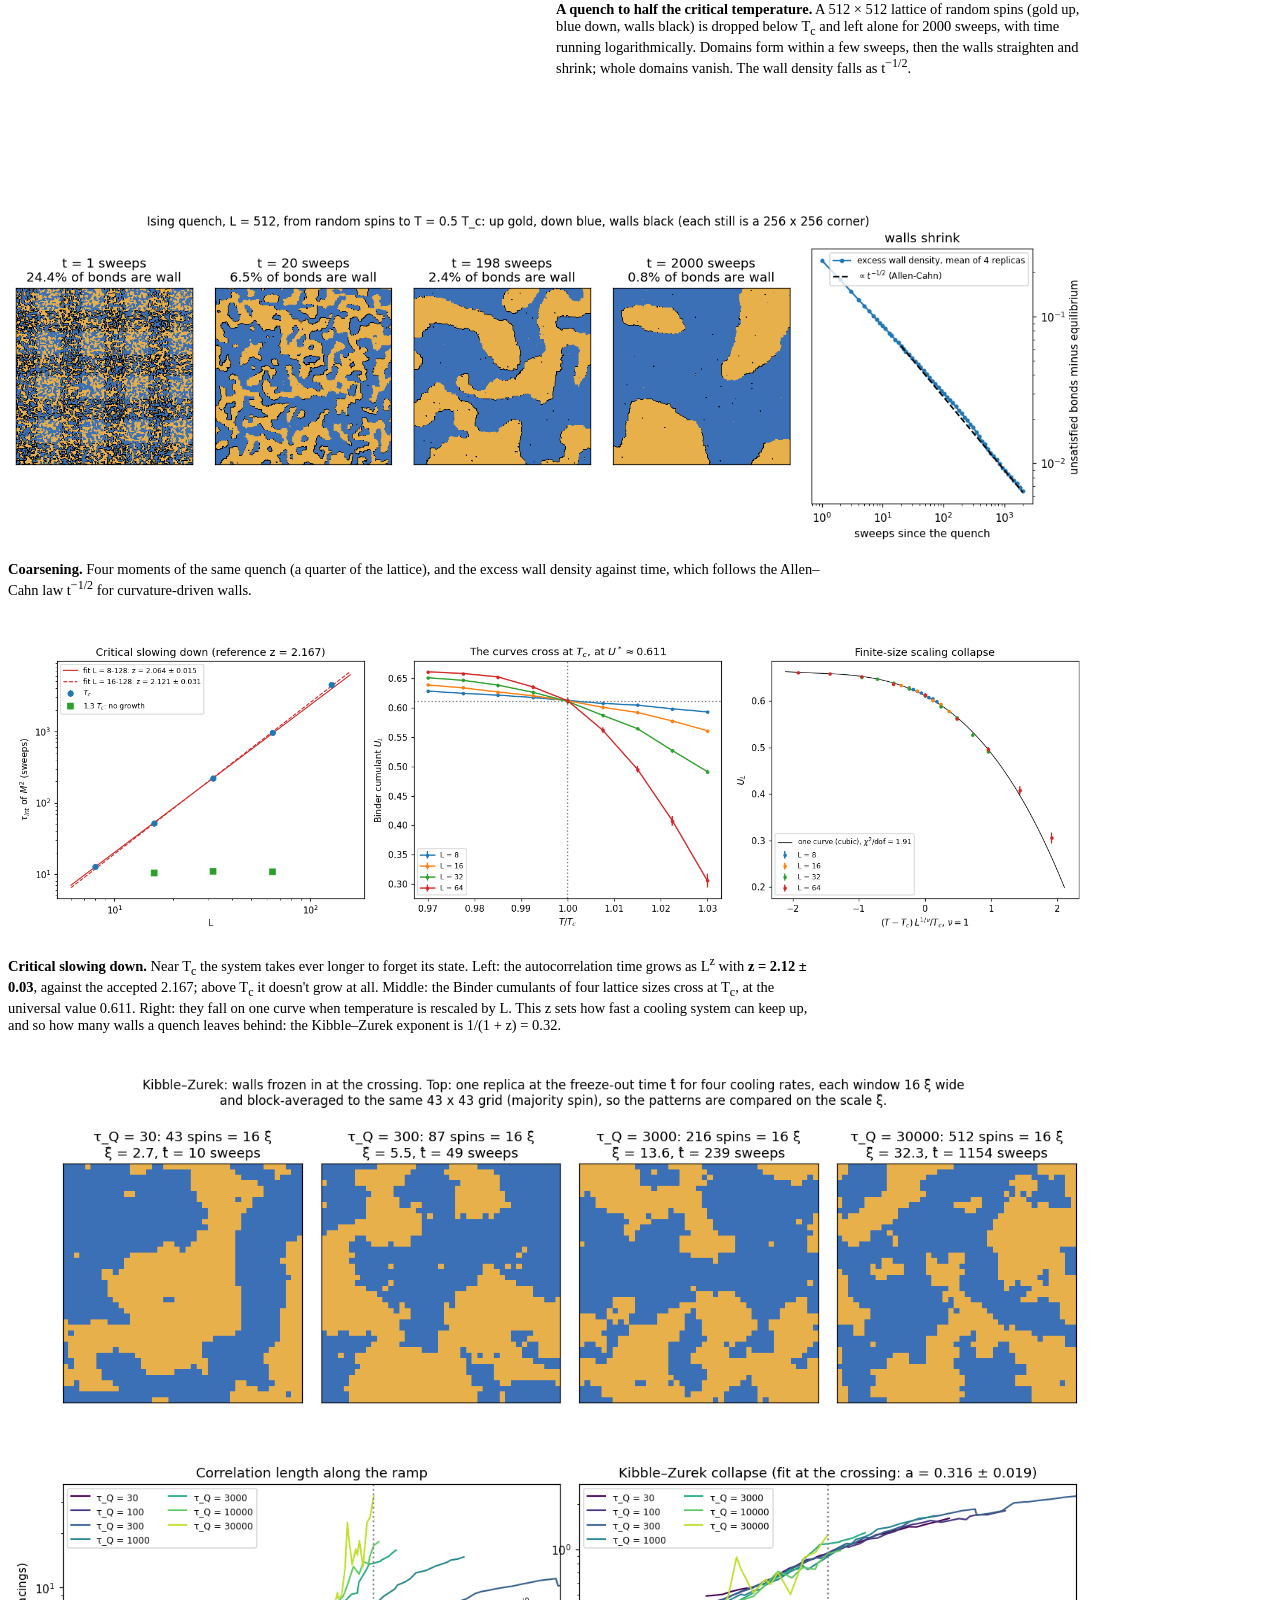
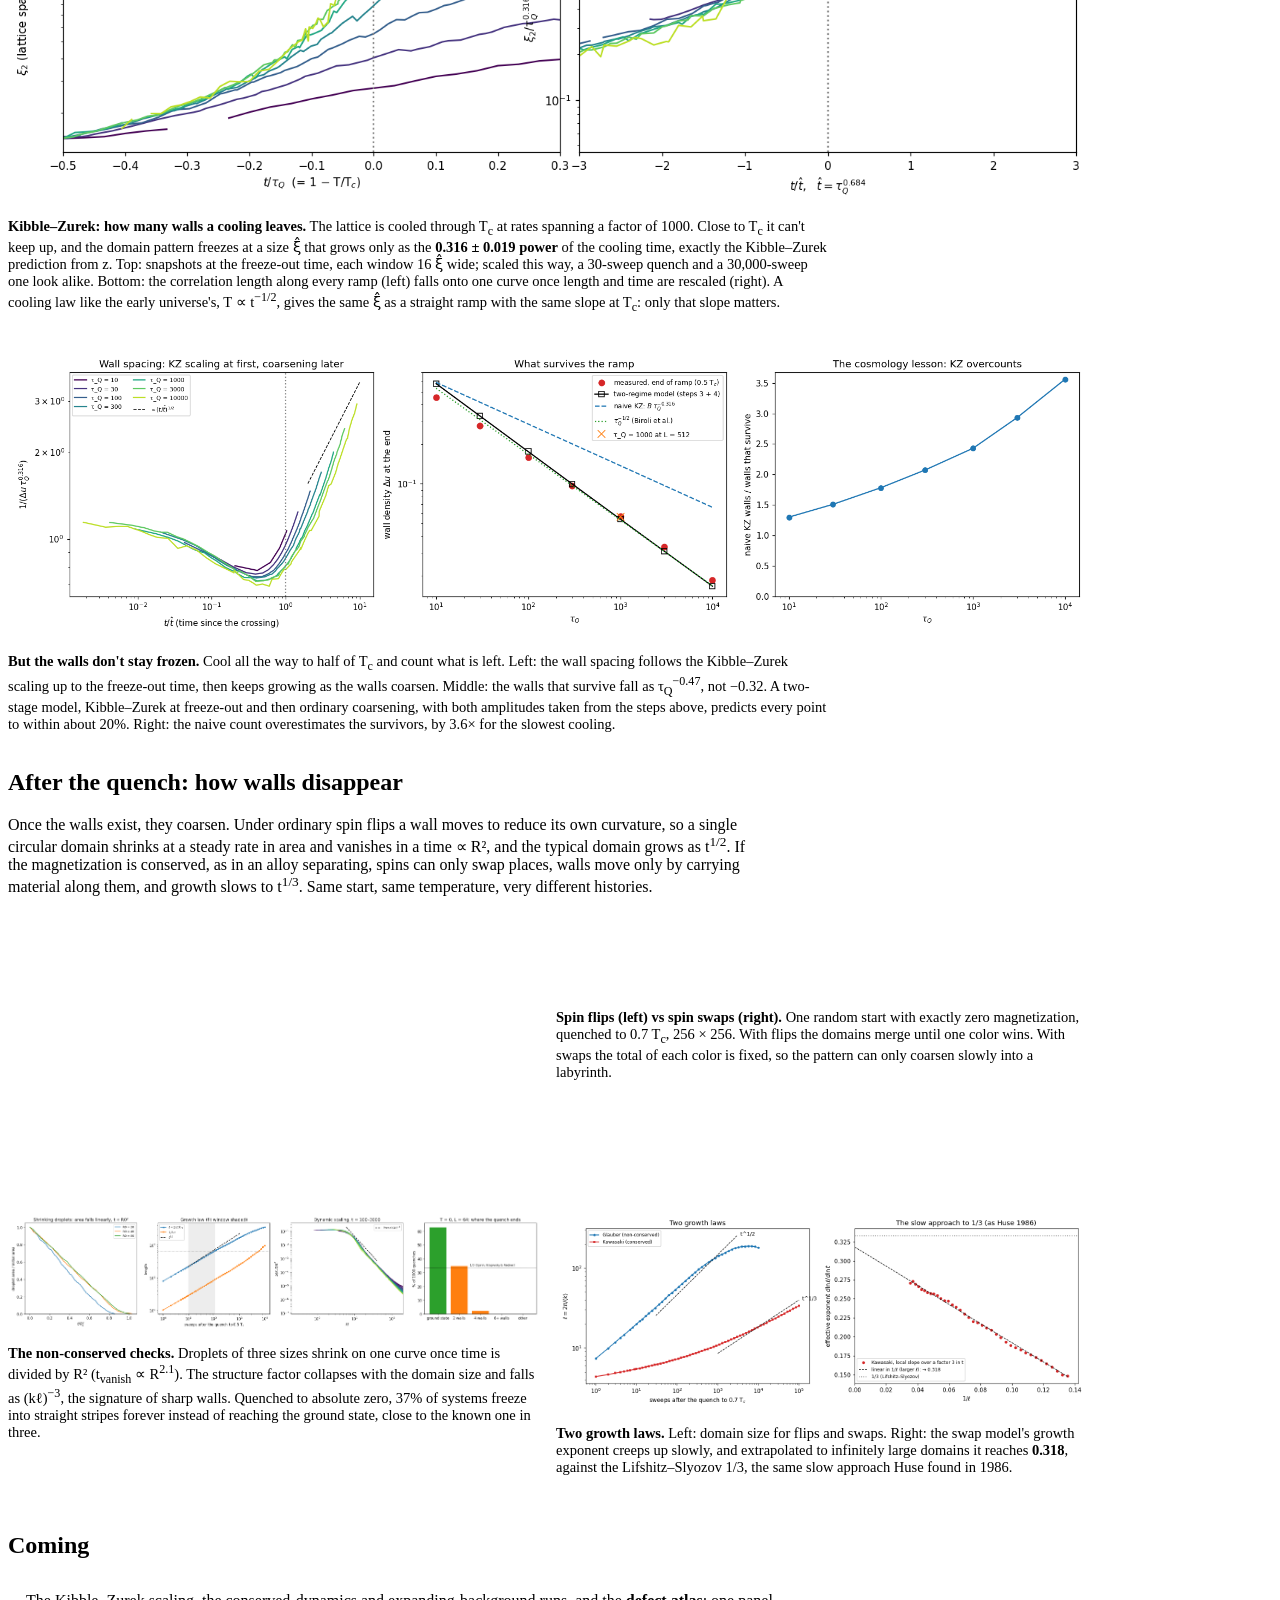
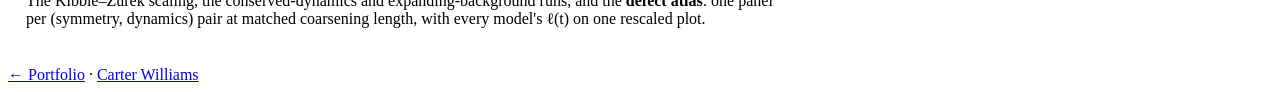
==== commit f8488868: "Defects: slow quench, what survives (step 5) Co-Authored-By: Claude Opus 5.5 <noreply@anthropic.com>" ====
--- a/defects/index.html
+++ b/defects/index.html
@@ -152,6 +152,14 @@
         one curve once length and time are rescaled (right). A cooling law like the early universe's, T ∝ t<sup>−1/2</sup>,
         gives the same ξ̂ as a straight ramp with the same slope at T<sub>c</sub>: only that slope matters.</figcaption>
     </figure>
+    <figure class="fig">
+      <a class="zoom" href="img/kz_step5.png"><img src="img/kz_step5.png" alt="Rescaled wall spacing along slow ramps, the surviving wall density against cooling time, and the ratio of the naive estimate to the survivors" loading="lazy"></a>
+      <figcaption><b>But the walls don't stay frozen.</b> Cool all the way to half of T<sub>c</sub> and count what is left.
+        Left: the wall spacing follows the Kibble–Zurek scaling up to the freeze-out time, then keeps growing as the walls
+        coarsen. Middle: the walls that survive fall as τ<sub>Q</sub><sup>−0.47</sup>, not −0.32. A two-stage model, Kibble–Zurek
+        at freeze-out and then ordinary coarsening, with both amplitudes taken from the steps above, predicts every point
+        to within about 20%. Right: the naive count overestimates the survivors, by 3.6× for the slowest cooling.</figcaption>
+    </figure>
   </section>
 
   <section id="coarsening">
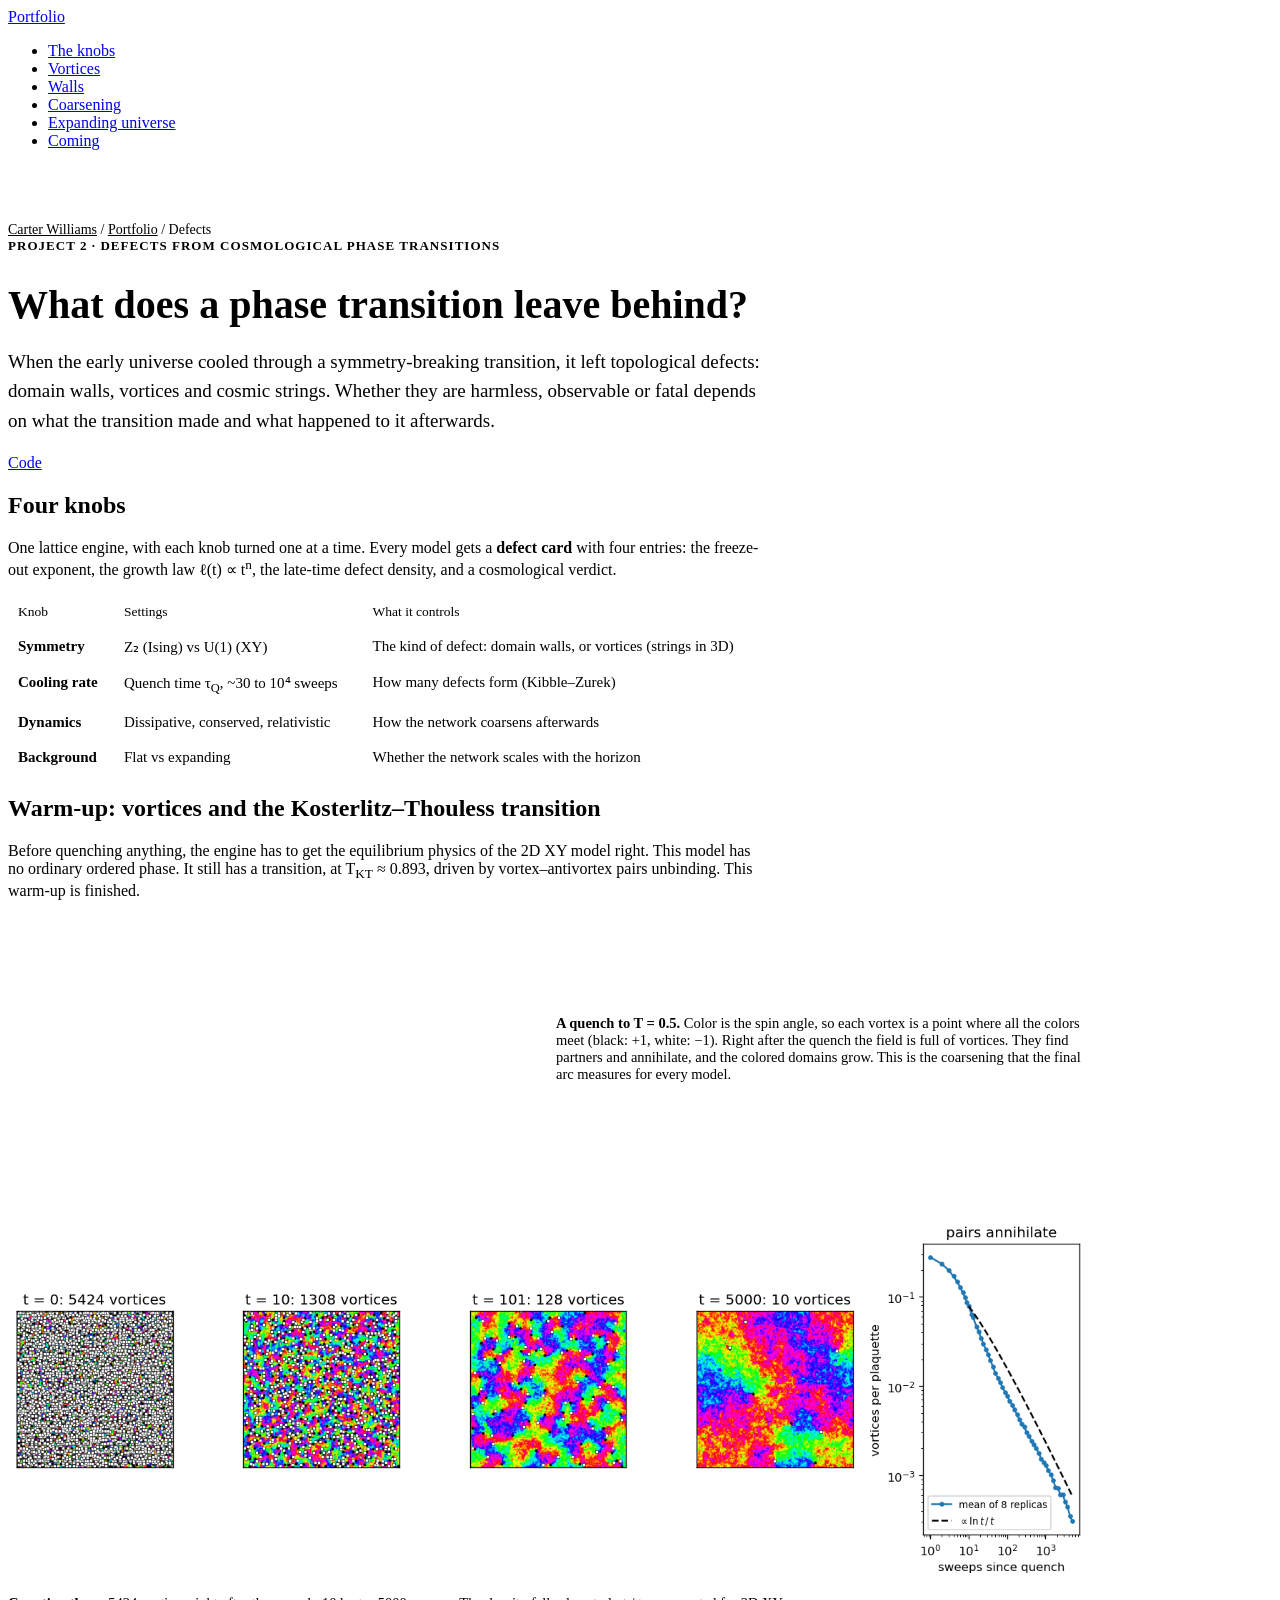
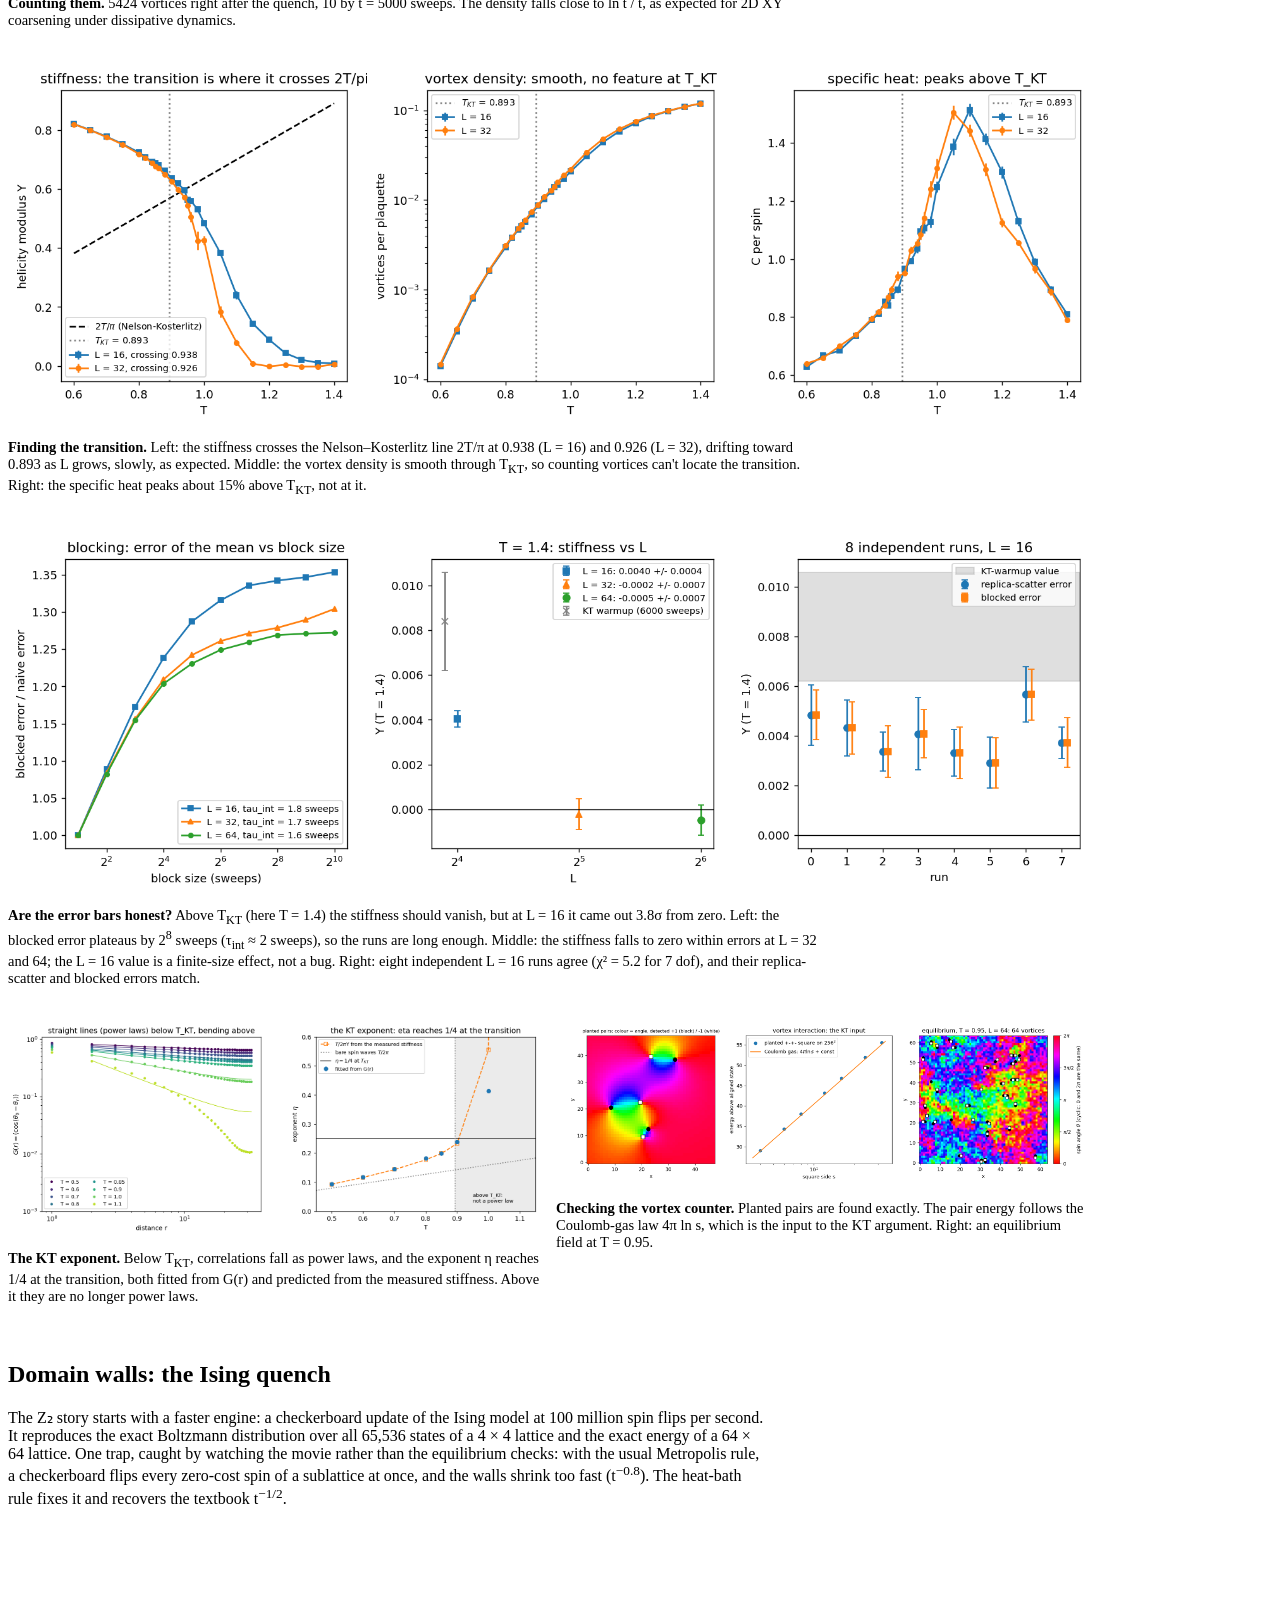
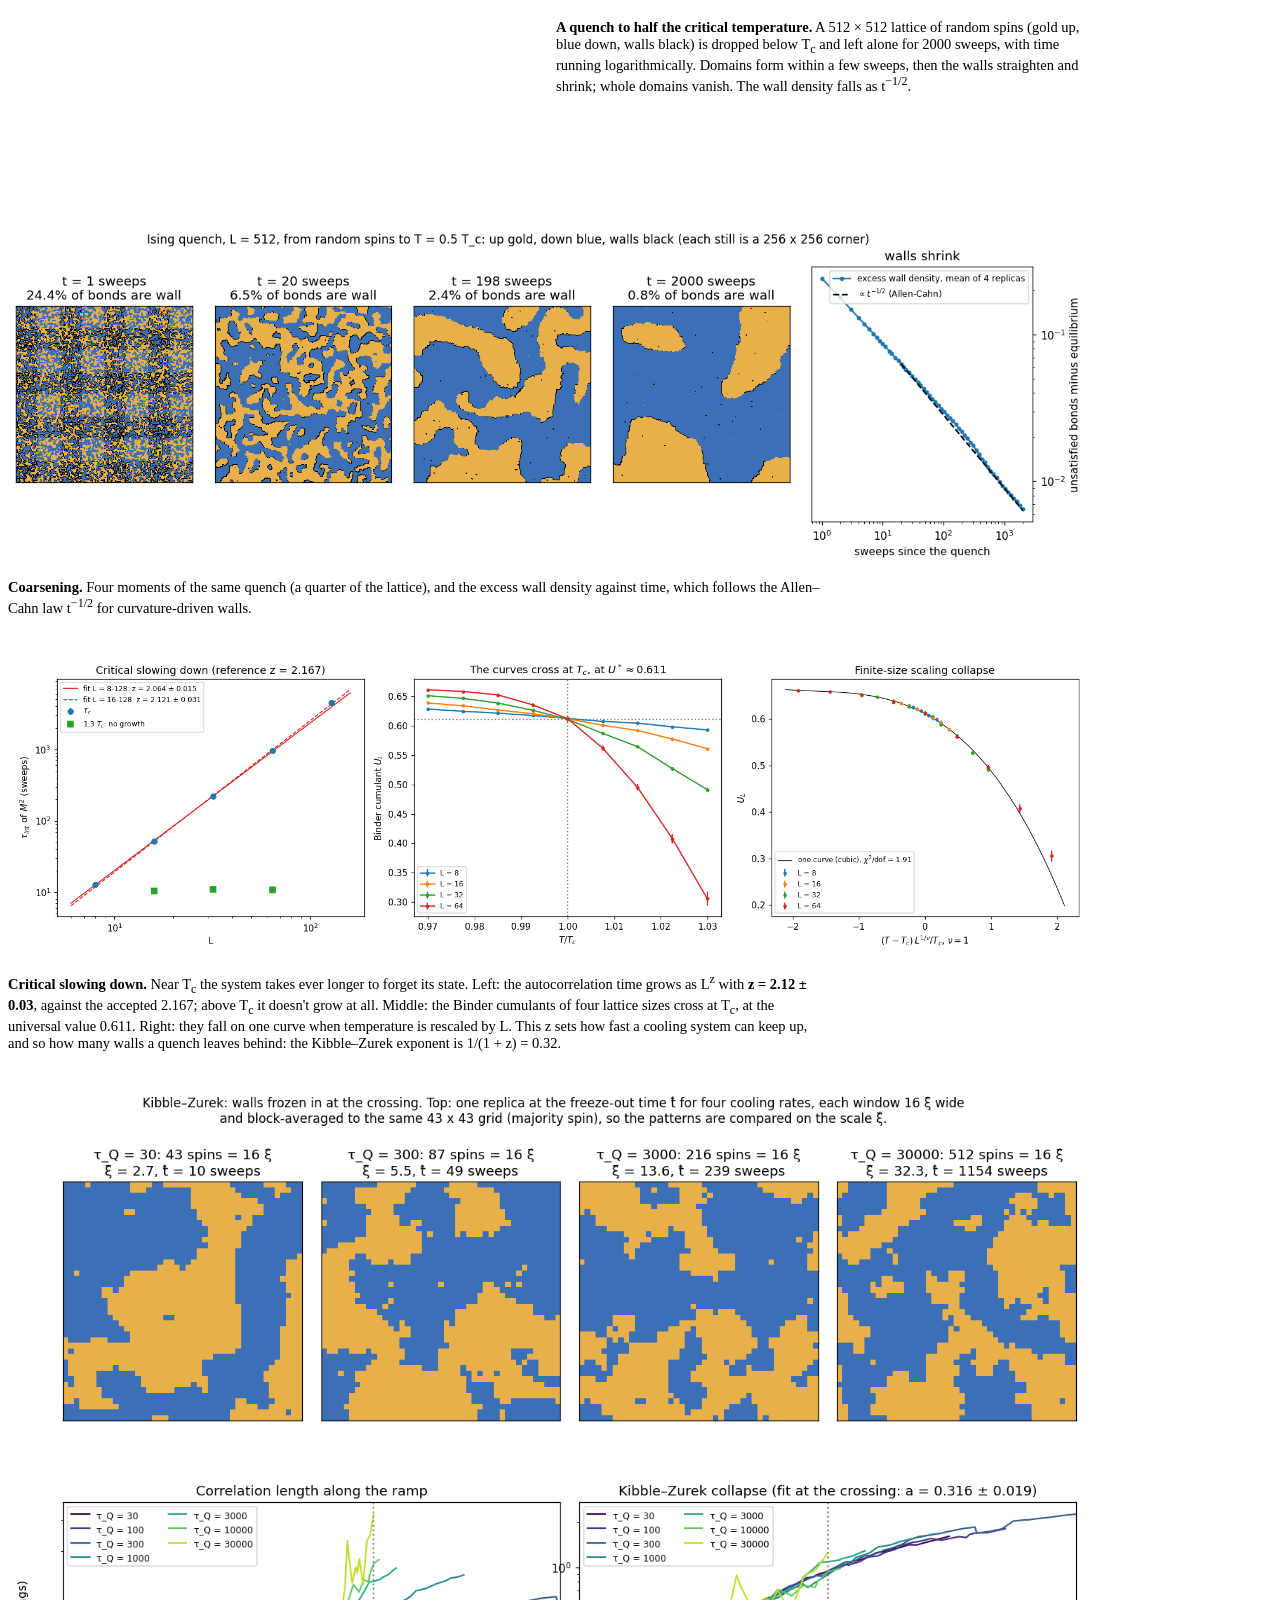
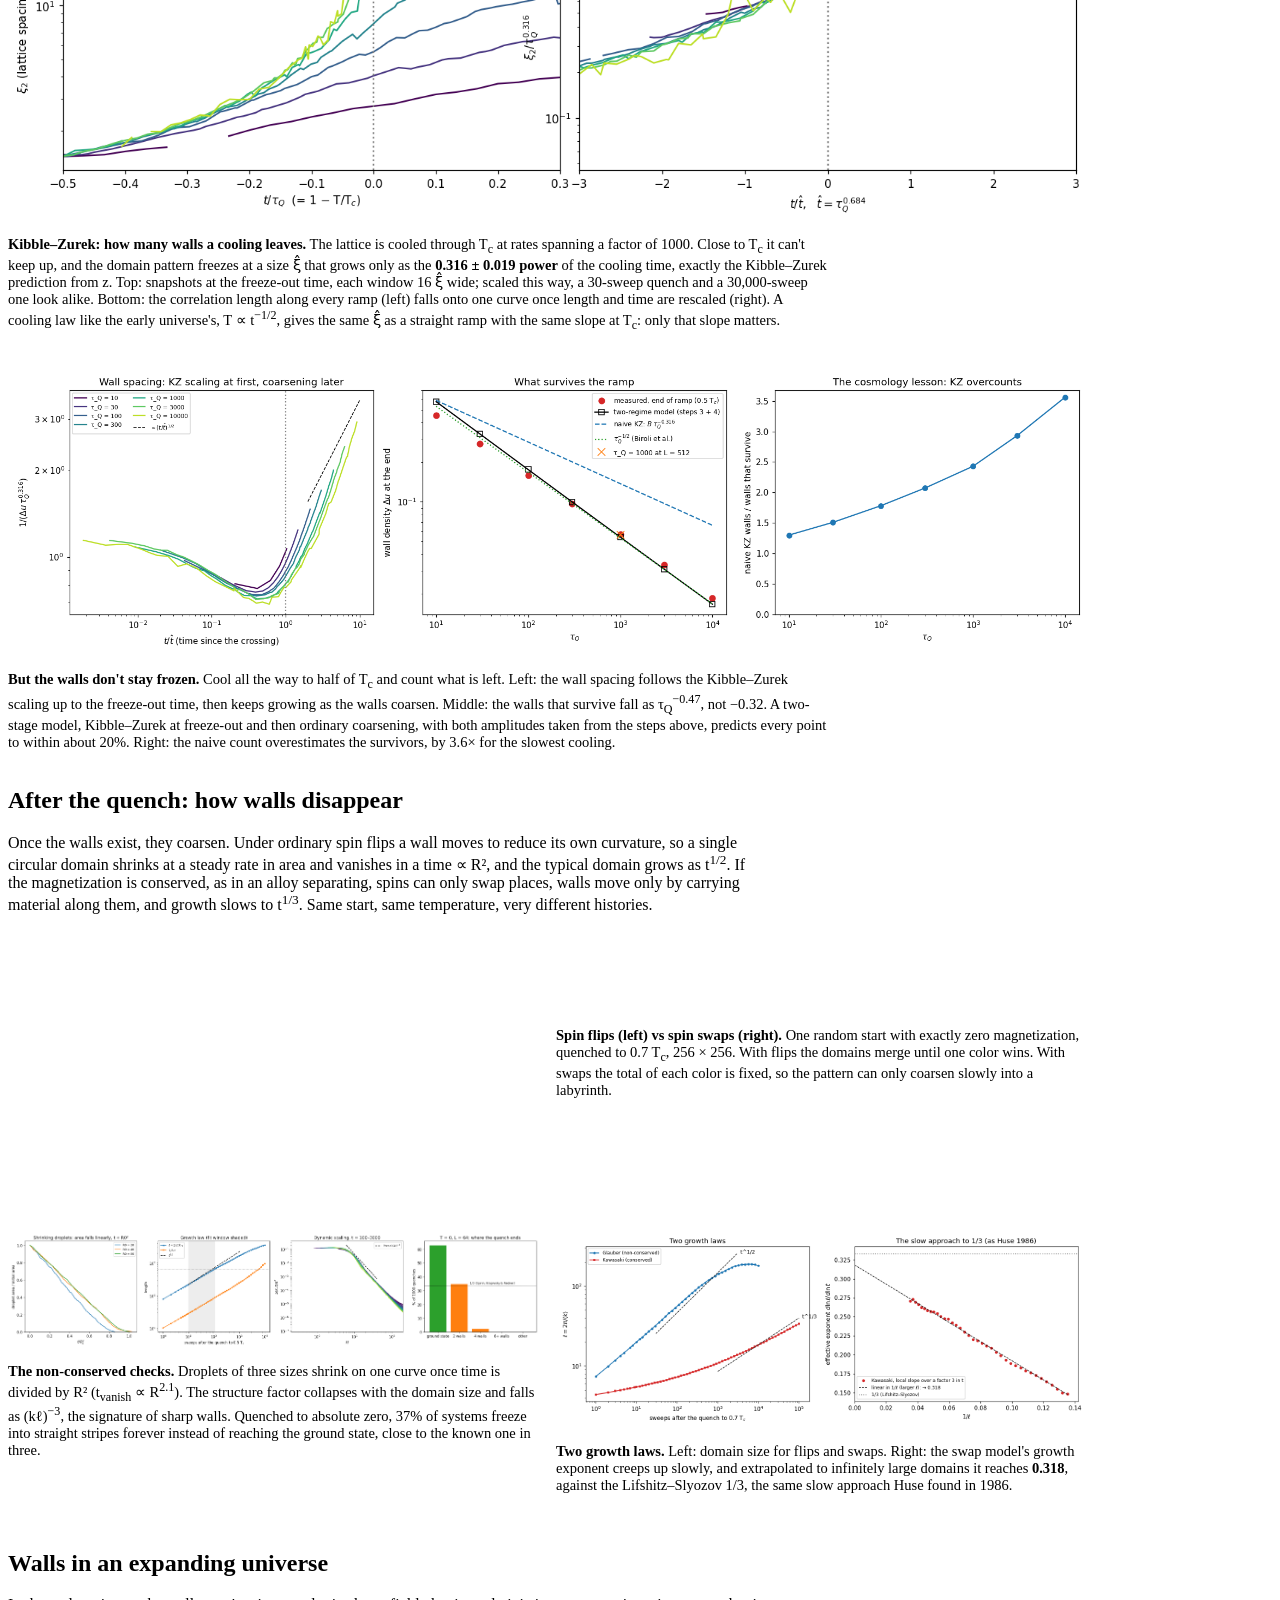
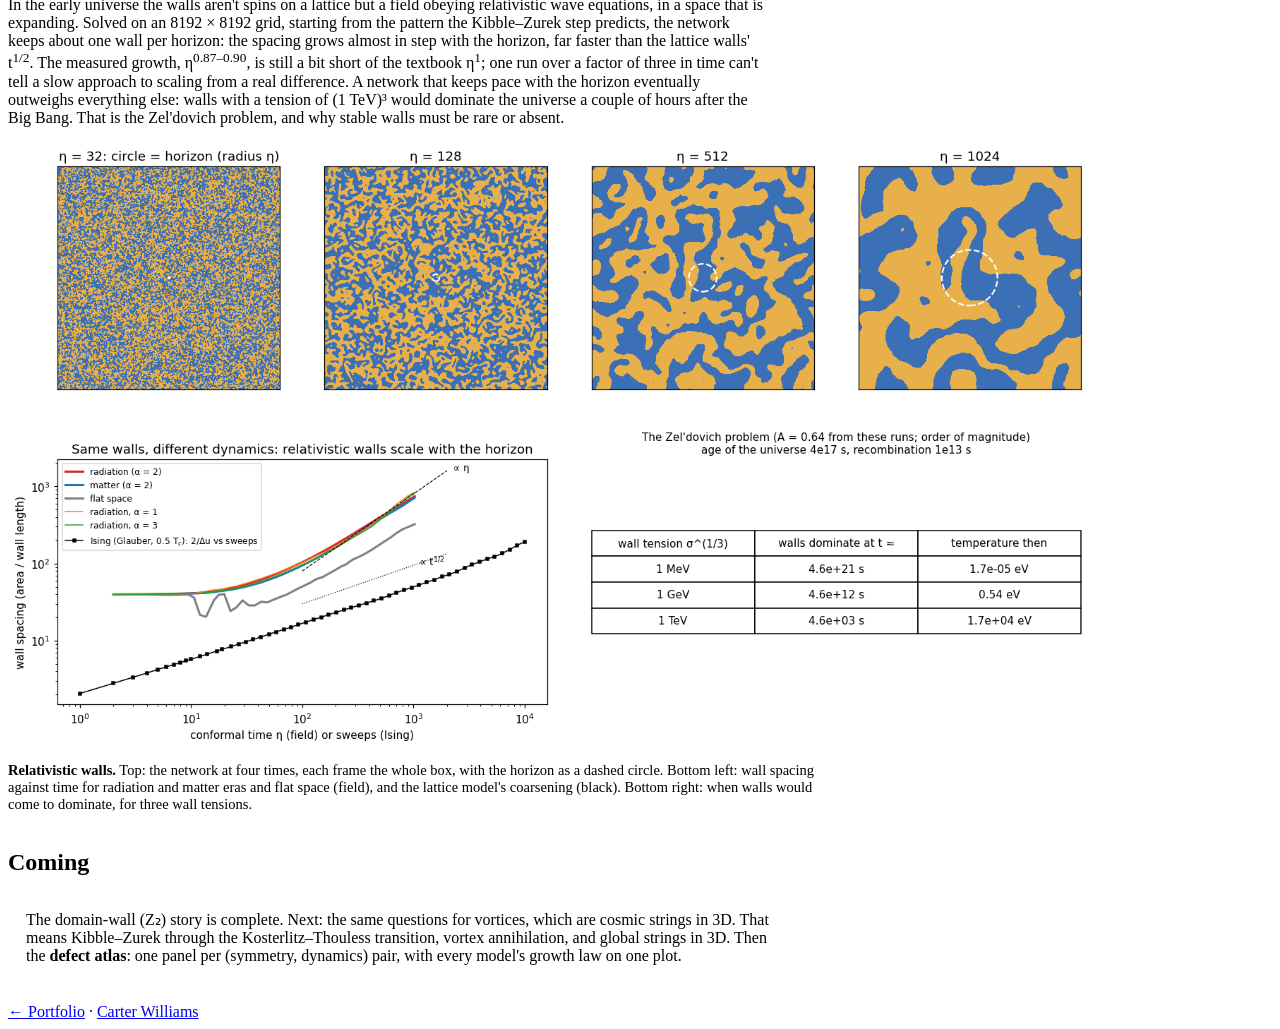
==== commit 4eeeb64d: "Defects: relativistic walls in an expanding universe (step 6); the Z2 story is complete Co-Authored-" ====
--- a/defects/index.html
+++ b/defects/index.html
@@ -23,6 +23,7 @@
       <li><a href="#vortices">Vortices</a></li>
       <li><a href="#walls">Walls</a></li>
       <li><a href="#coarsening">Coarsening</a></li>
+      <li><a href="#cosmo">Expanding universe</a></li>
       <li><a href="#next">Coming</a></li>
     </ul>
   </div>
@@ -194,11 +195,30 @@
     </div>
   </section>
 
+  <section id="cosmo">
+    <h2>Walls in an expanding universe</h2>
+    <p class="prose">In the early universe the walls aren't spins on a lattice but a field obeying relativistic wave
+      equations, in a space that is expanding. Solved on an 8192 × 8192 grid, starting from the pattern the Kibble–Zurek
+      step predicts, the network keeps about one wall per horizon: the spacing grows almost in step with the horizon,
+      far faster than the lattice walls' t<sup>1/2</sup>. The measured growth, η<sup>0.87–0.90</sup>, is still a bit
+      short of the textbook η<sup>1</sup>; one run over a factor of three in time can't tell a slow approach to scaling
+      from a real difference. A network that keeps pace with the horizon eventually outweighs everything else: walls
+      with a tension of (1 TeV)³ would dominate the universe a couple of hours after the Big Bang. That is the
+      Zel'dovich problem, and why stable walls must be rare or absent.</p>
+    <figure class="fig">
+      <a class="zoom" href="img/kz_step6_walls.png"><img src="img/kz_step6_walls.png" alt="Snapshots of a domain-wall network with the horizon drawn, wall spacing against time compared with the Ising model, and a table of domination times" loading="lazy"></a>
+      <figcaption><b>Relativistic walls.</b> Top: the network at four times, each frame the whole box, with the horizon as
+        a dashed circle. Bottom left: wall spacing against time for radiation and matter eras and flat space (field), and the
+        lattice model's coarsening (black). Bottom right: when walls would come to dominate, for three wall tensions.</figcaption>
+    </figure>
+  </section>
+
   <section id="next">
     <h2>Coming</h2>
-    <div class="callout prose"><p>The Kibble–Zurek scaling, the conserved-dynamics and expanding-background runs, and the
-      <b>defect atlas</b>: one panel per (symmetry, dynamics) pair at matched coarsening length, with every model's ℓ(t)
-      on one rescaled plot.</p></div>
+    <div class="callout prose"><p>The domain-wall (Z₂) story is complete. Next: the same questions for vortices, which
+      are cosmic strings in 3D. That means Kibble–Zurek through the Kosterlitz–Thouless transition, vortex annihilation,
+      and global strings in 3D. Then the <b>defect atlas</b>: one panel per (symmetry, dynamics) pair, with every model's
+      growth law on one plot.</p></div>
   </section>
 </main>
 
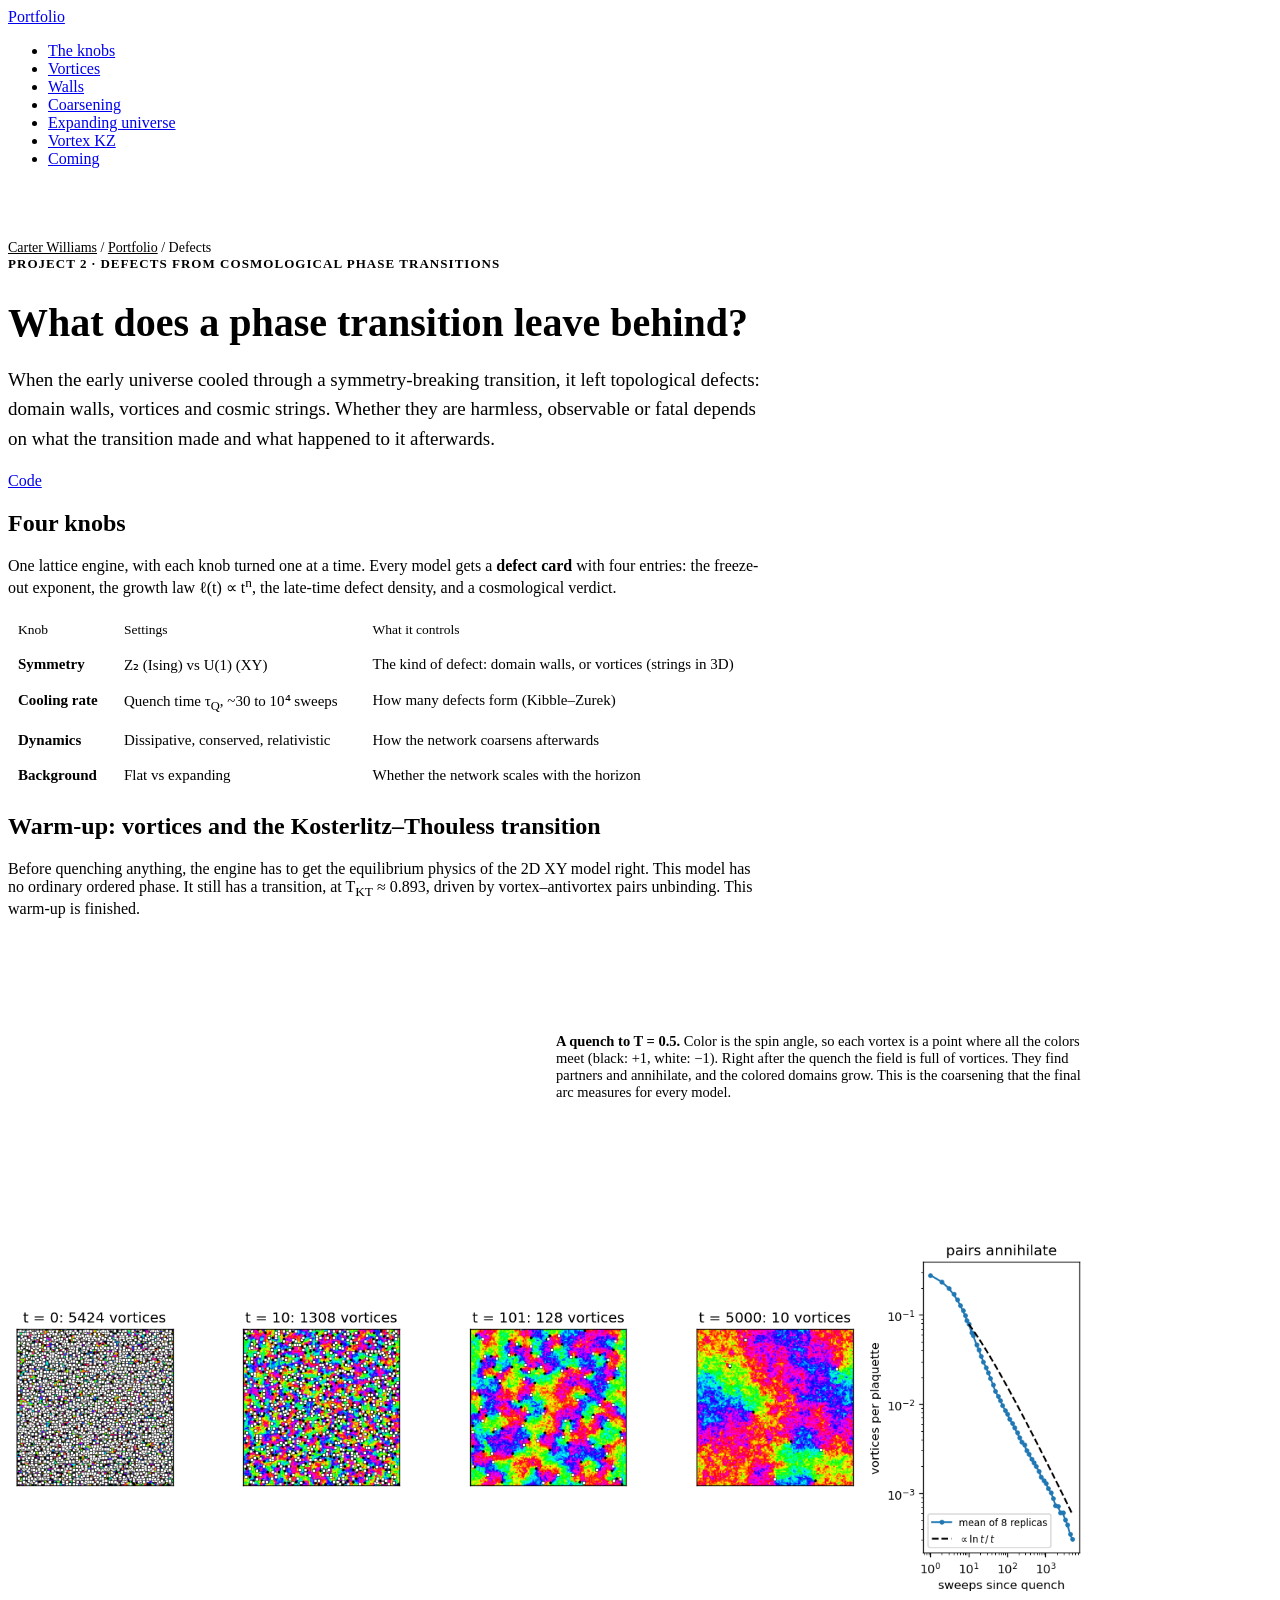
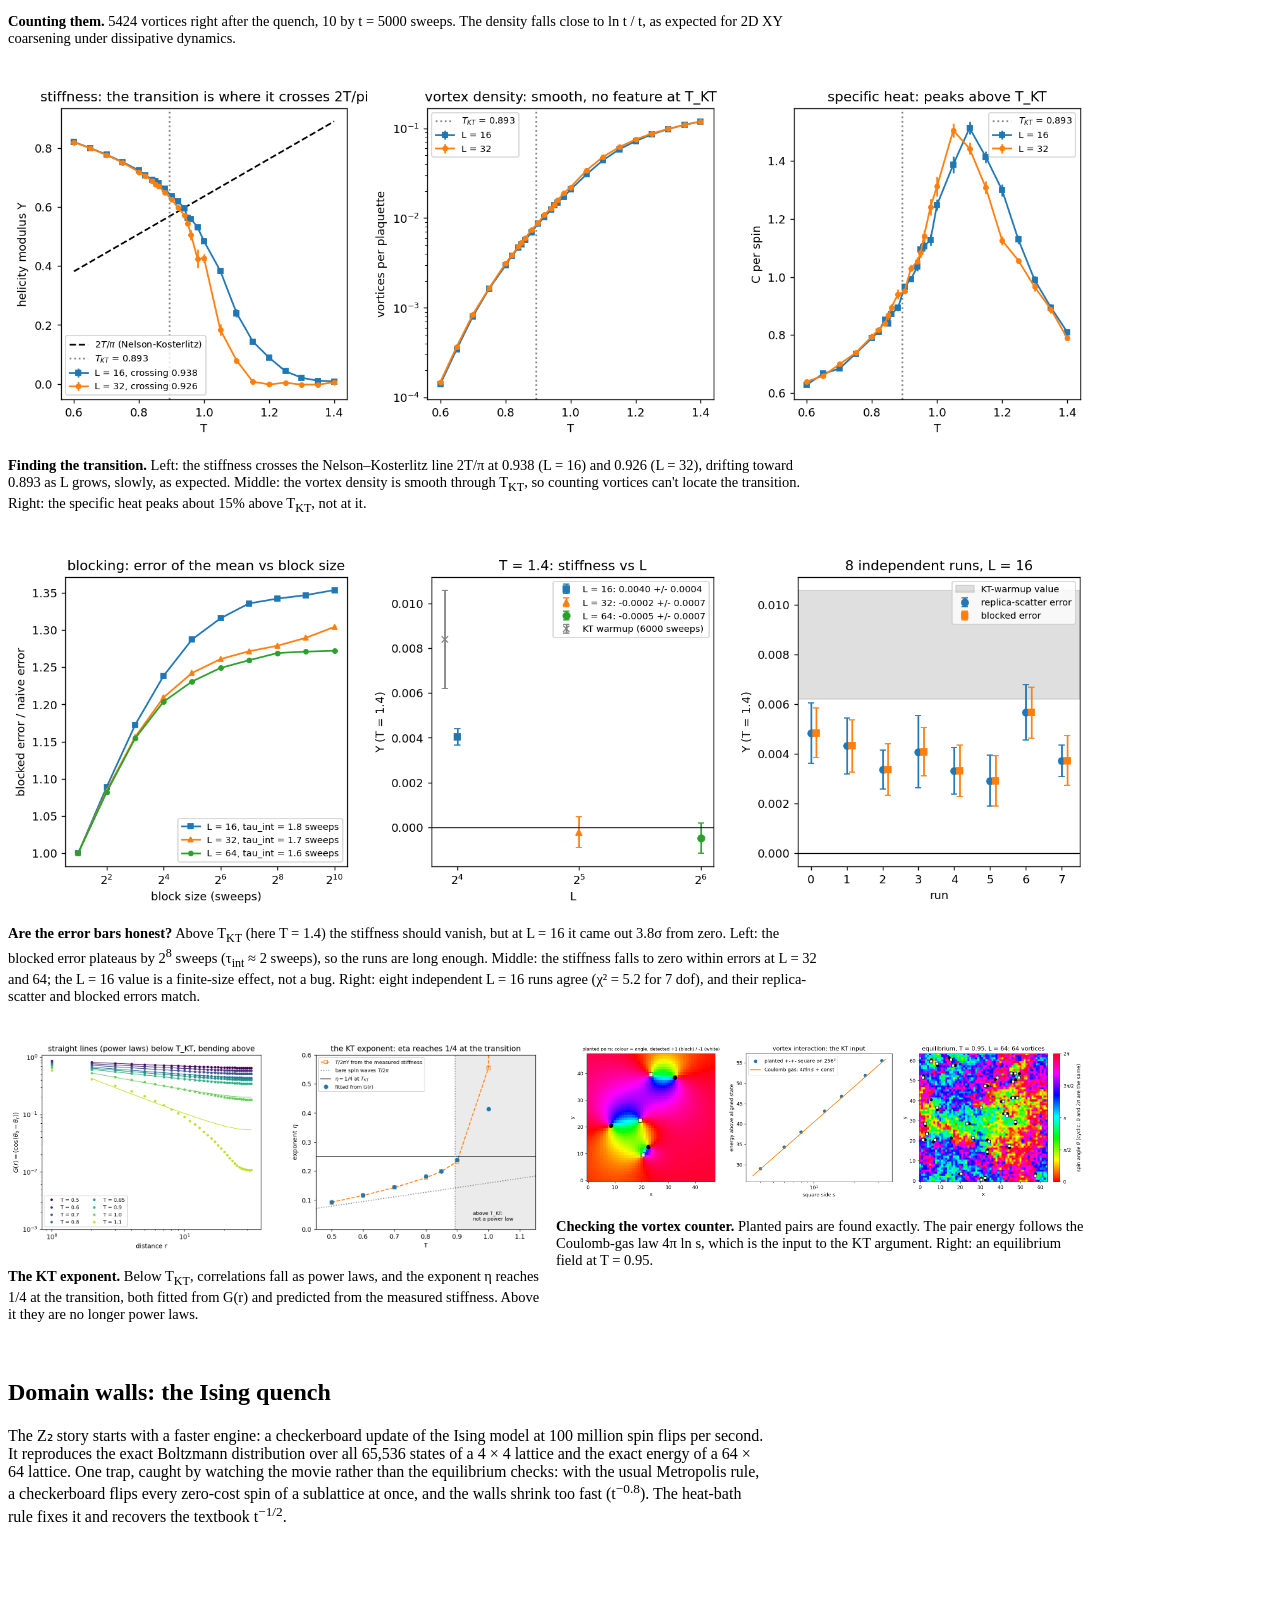
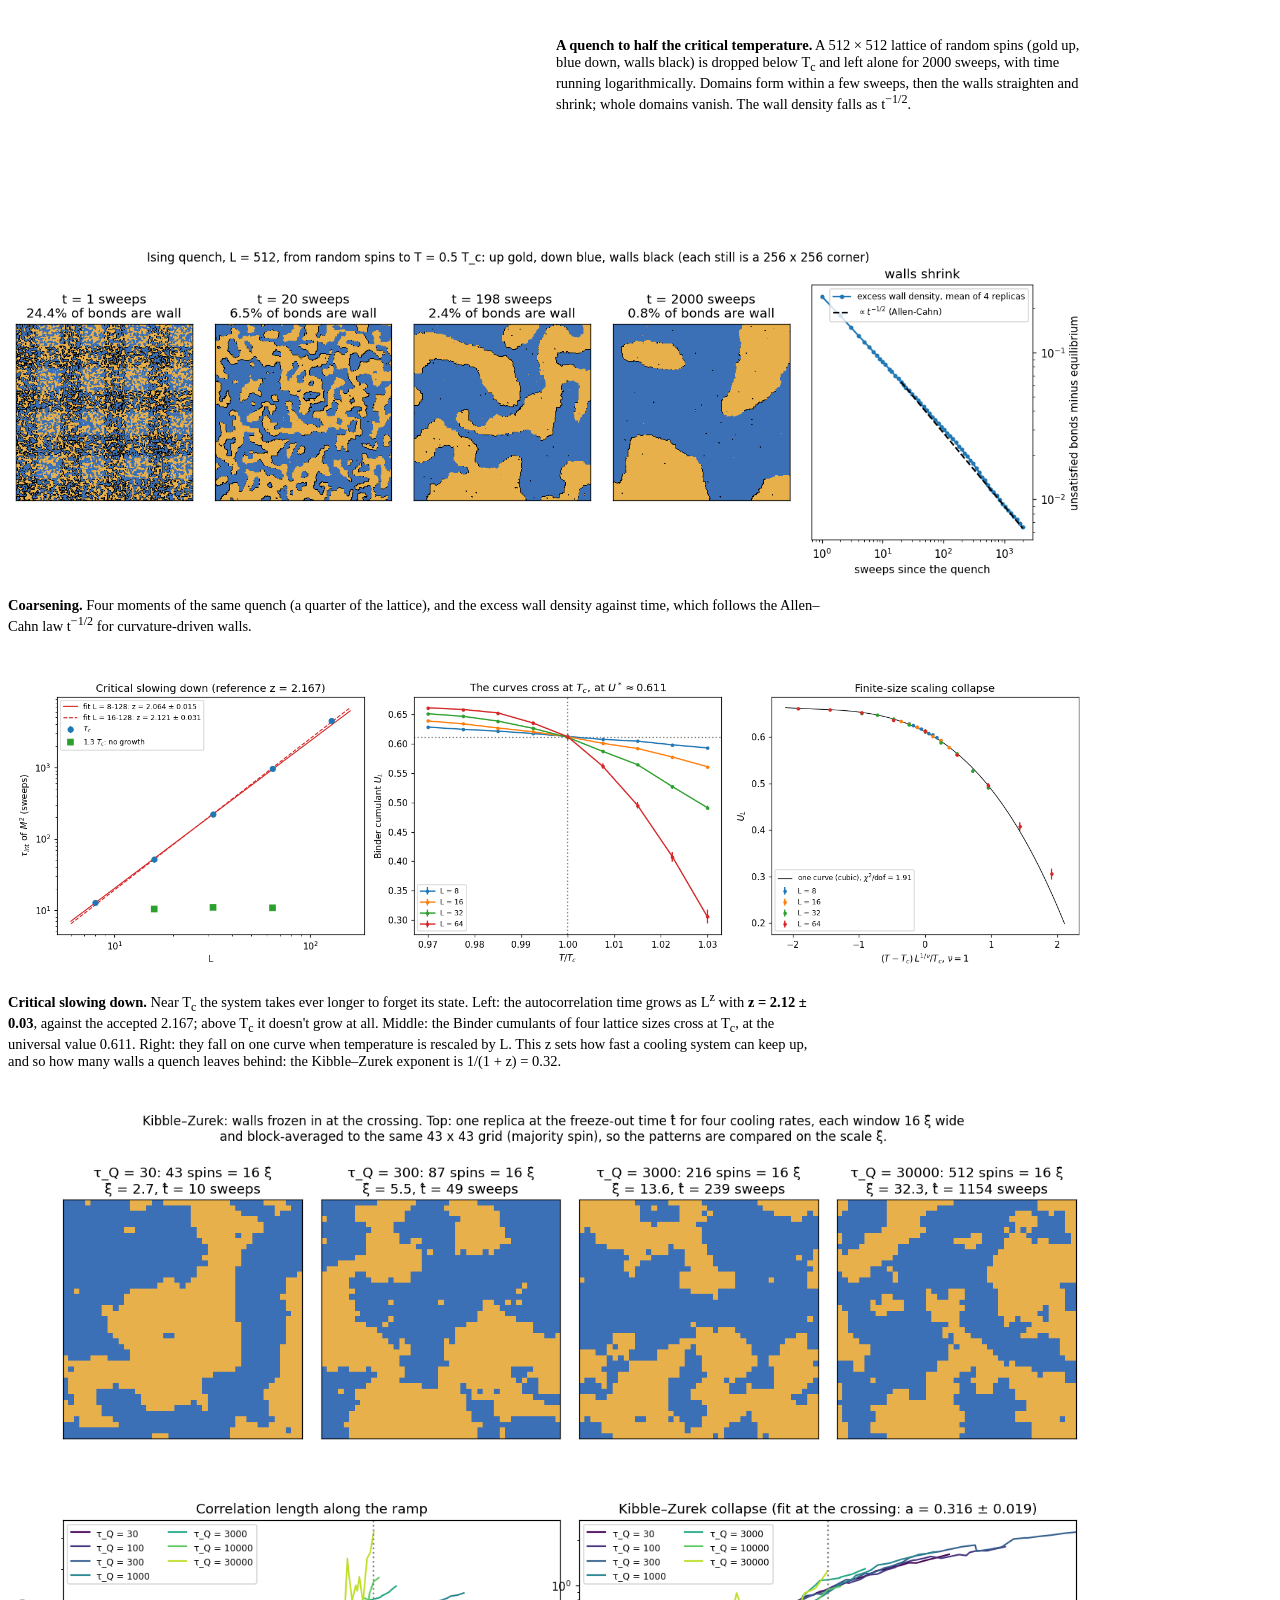
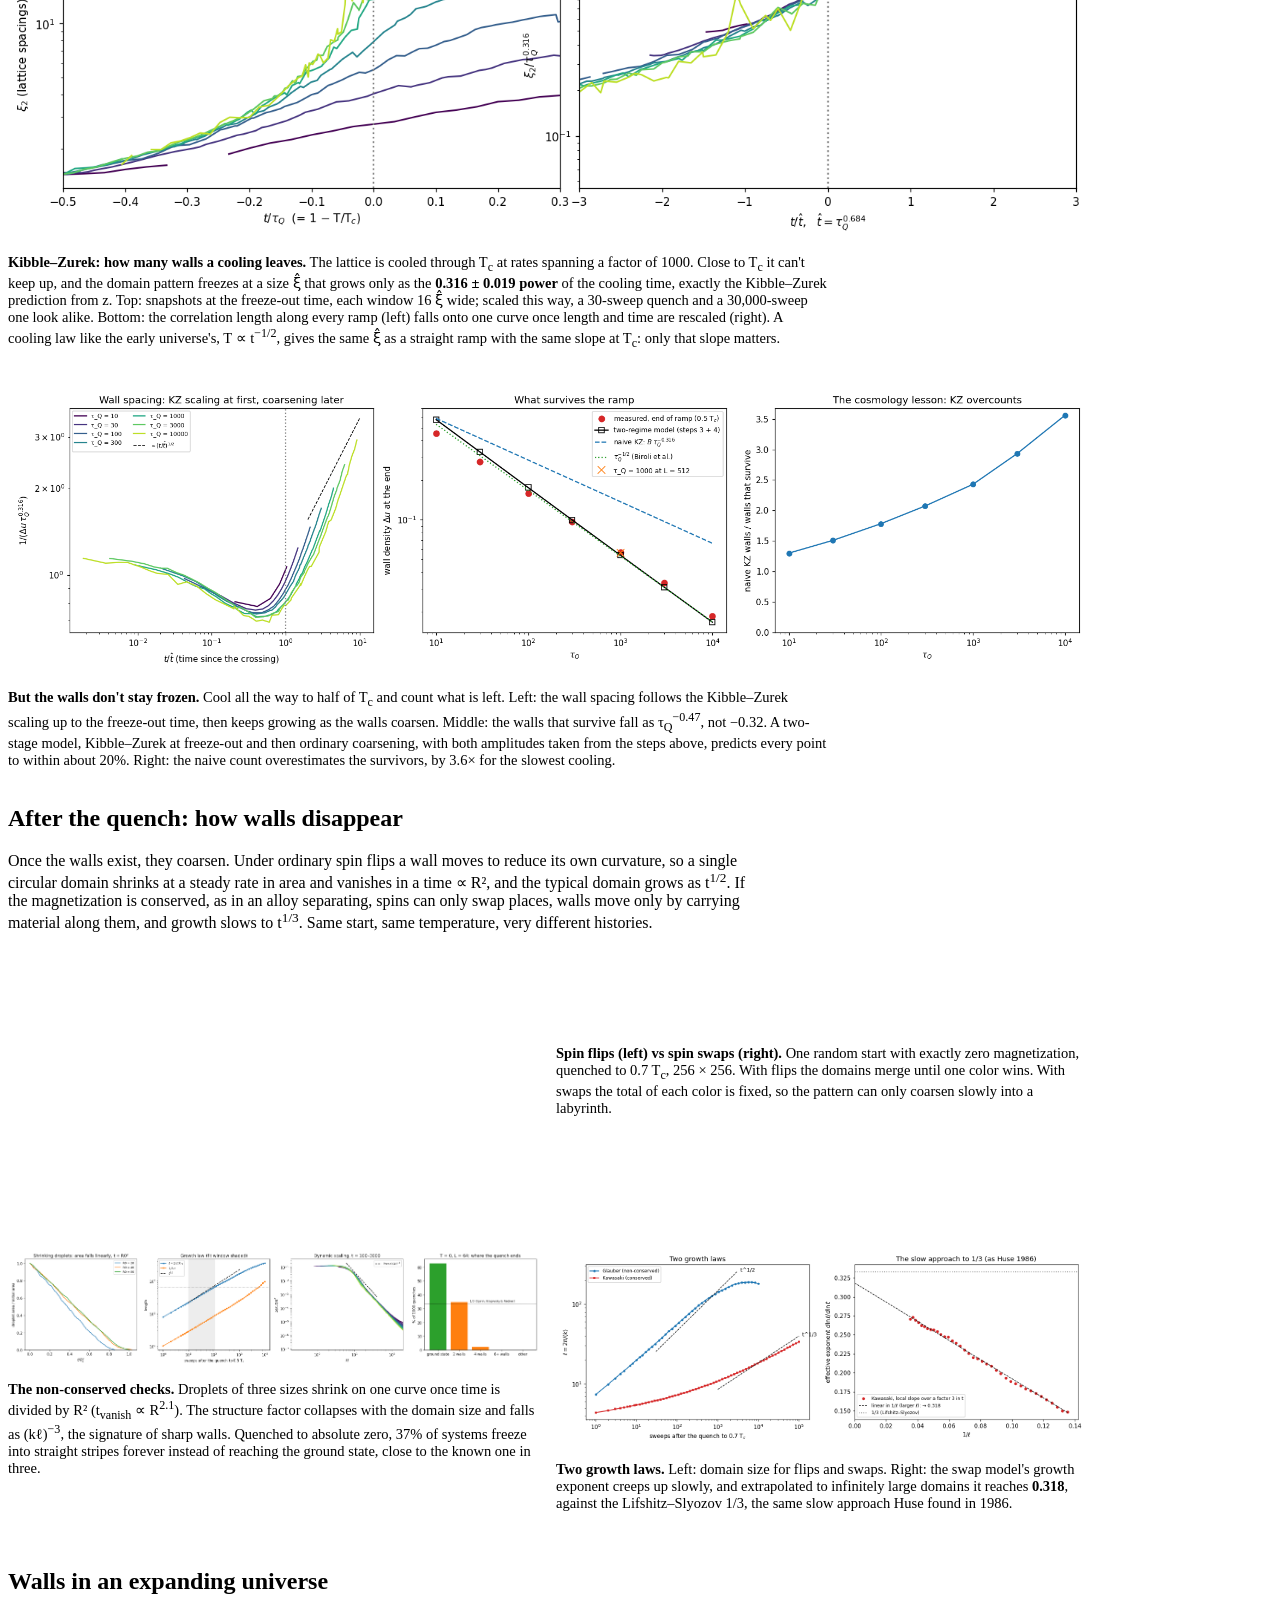
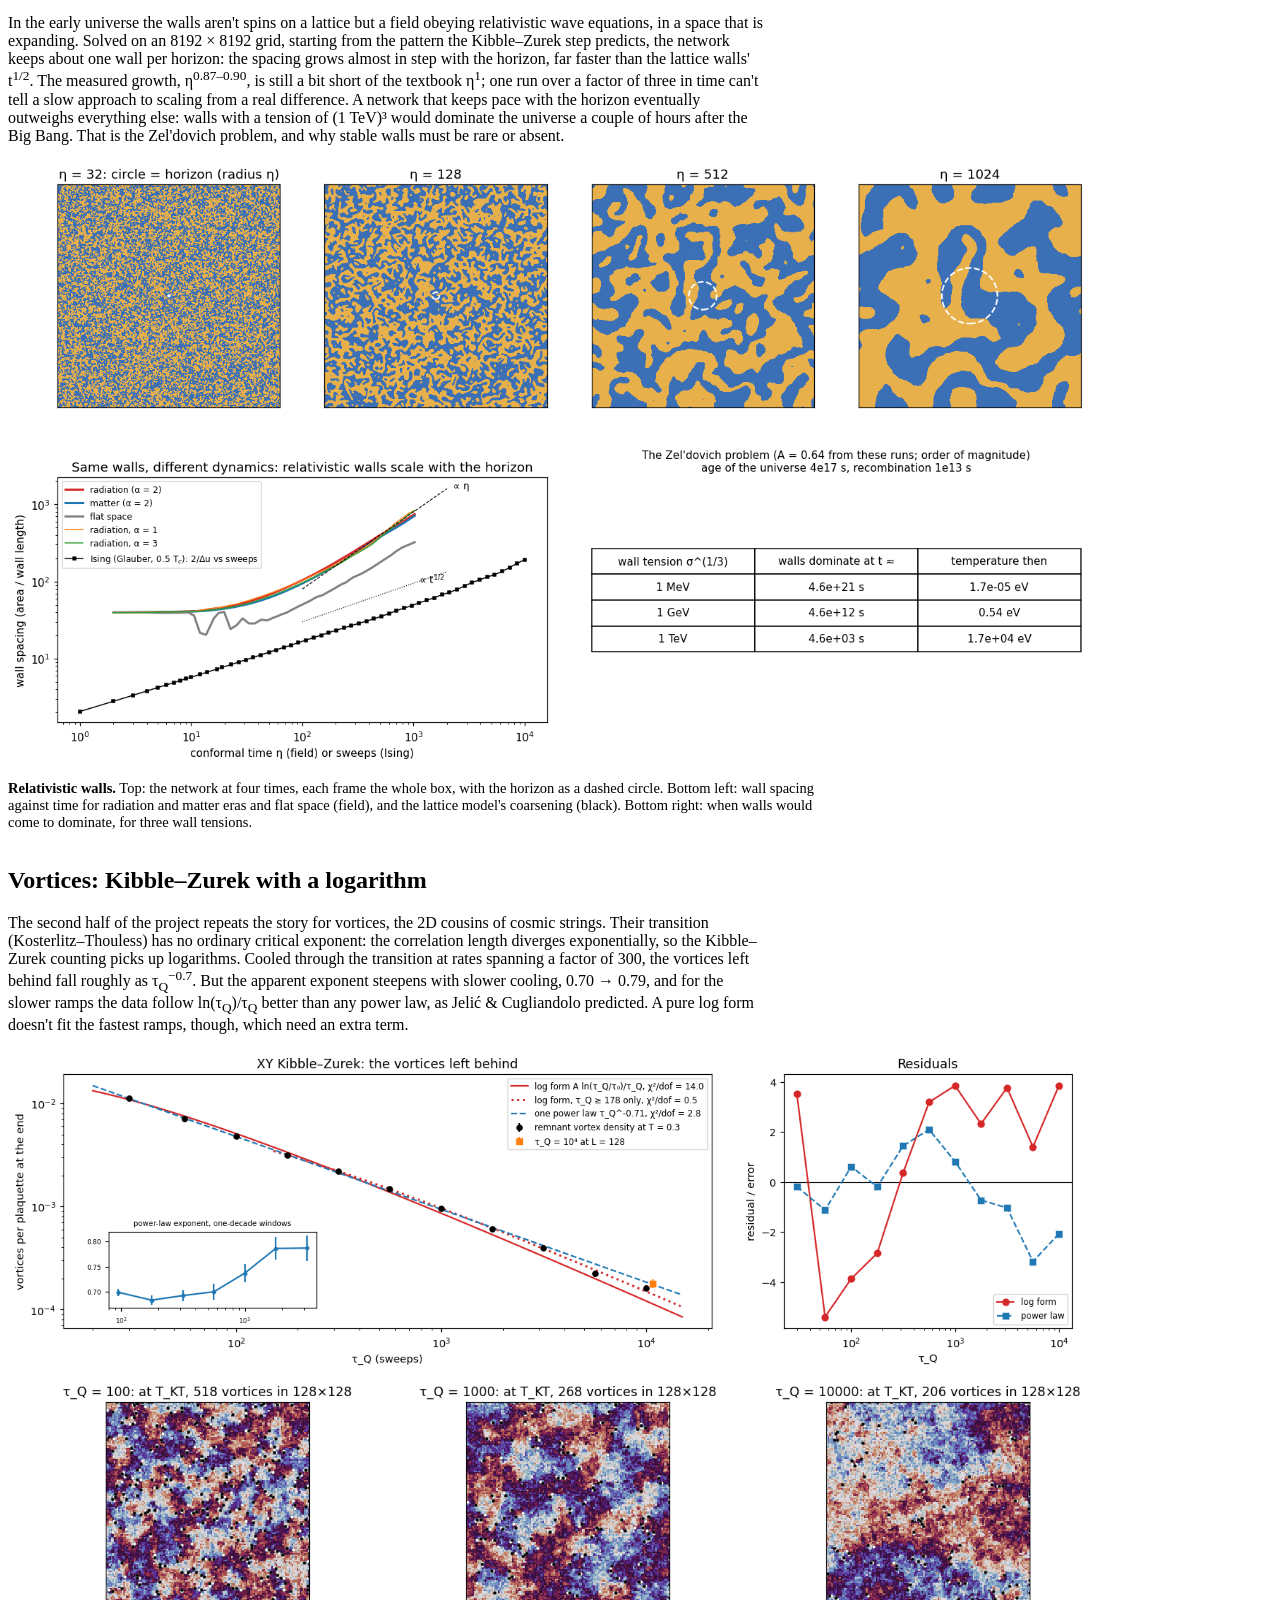
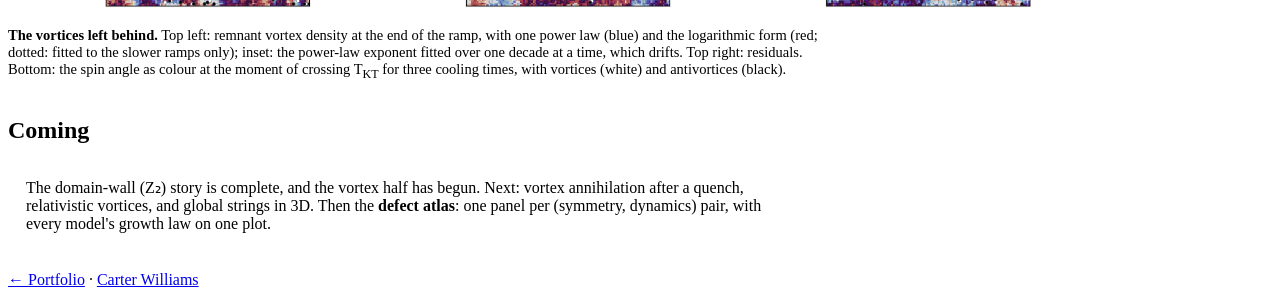
==== commit c64159e3: "Defects: vortex Kibble-Zurek through the KT transition (step 7) Co-Authored-By: Claude Opus 5.5 <nor" ====
--- a/defects/index.html
+++ b/defects/index.html
@@ -24,6 +24,7 @@
       <li><a href="#walls">Walls</a></li>
       <li><a href="#coarsening">Coarsening</a></li>
       <li><a href="#cosmo">Expanding universe</a></li>
+      <li><a href="#vortices-kz">Vortex KZ</a></li>
       <li><a href="#next">Coming</a></li>
     </ul>
   </div>
@@ -213,12 +214,29 @@
     </figure>
   </section>
 
+  <section id="vortices-kz">
+    <h2>Vortices: Kibble–Zurek with a logarithm</h2>
+    <p class="prose">The second half of the project repeats the story for vortices, the 2D cousins of cosmic strings.
+      Their transition (Kosterlitz–Thouless) has no ordinary critical exponent: the correlation length diverges
+      exponentially, so the Kibble–Zurek counting picks up logarithms. Cooled through the transition at rates spanning
+      a factor of 300, the vortices left behind fall roughly as τ<sub>Q</sub><sup>−0.7</sup>. But the apparent exponent
+      steepens with slower cooling, 0.70 → 0.79, and for the slower ramps the data follow ln(τ<sub>Q</sub>)/τ<sub>Q</sub>
+      better than any power law, as Jelić &amp; Cugliandolo predicted. A pure log form doesn't fit the fastest
+      ramps, though, which need an extra term.</p>
+    <figure class="fig">
+      <a class="zoom" href="img/kz_step7_xy.png"><img src="img/kz_step7_xy.png" alt="Remnant vortex density against cooling time with power-law and logarithmic fits, residuals, and phase snapshots with vortices" loading="lazy"></a>
+      <figcaption><b>The vortices left behind.</b> Top left: remnant vortex density at the end of the ramp, with one power
+        law (blue) and the logarithmic form (red; dotted: fitted to the slower ramps only); inset: the power-law exponent
+        fitted over one decade at a time, which drifts. Top right: residuals. Bottom: the spin angle as colour at the
+        moment of crossing T<sub>KT</sub> for three cooling times, with vortices (white) and antivortices (black).</figcaption>
+    </figure>
+  </section>
+
   <section id="next">
     <h2>Coming</h2>
-    <div class="callout prose"><p>The domain-wall (Z₂) story is complete. Next: the same questions for vortices, which
-      are cosmic strings in 3D. That means Kibble–Zurek through the Kosterlitz–Thouless transition, vortex annihilation,
-      and global strings in 3D. Then the <b>defect atlas</b>: one panel per (symmetry, dynamics) pair, with every model's
-      growth law on one plot.</p></div>
+    <div class="callout prose"><p>The domain-wall (Z₂) story is complete, and the vortex half has begun. Next: vortex
+      annihilation after a quench, relativistic vortices, and global strings in 3D. Then the <b>defect atlas</b>: one
+      panel per (symmetry, dynamics) pair, with every model's growth law on one plot.</p></div>
   </section>
 </main>
 
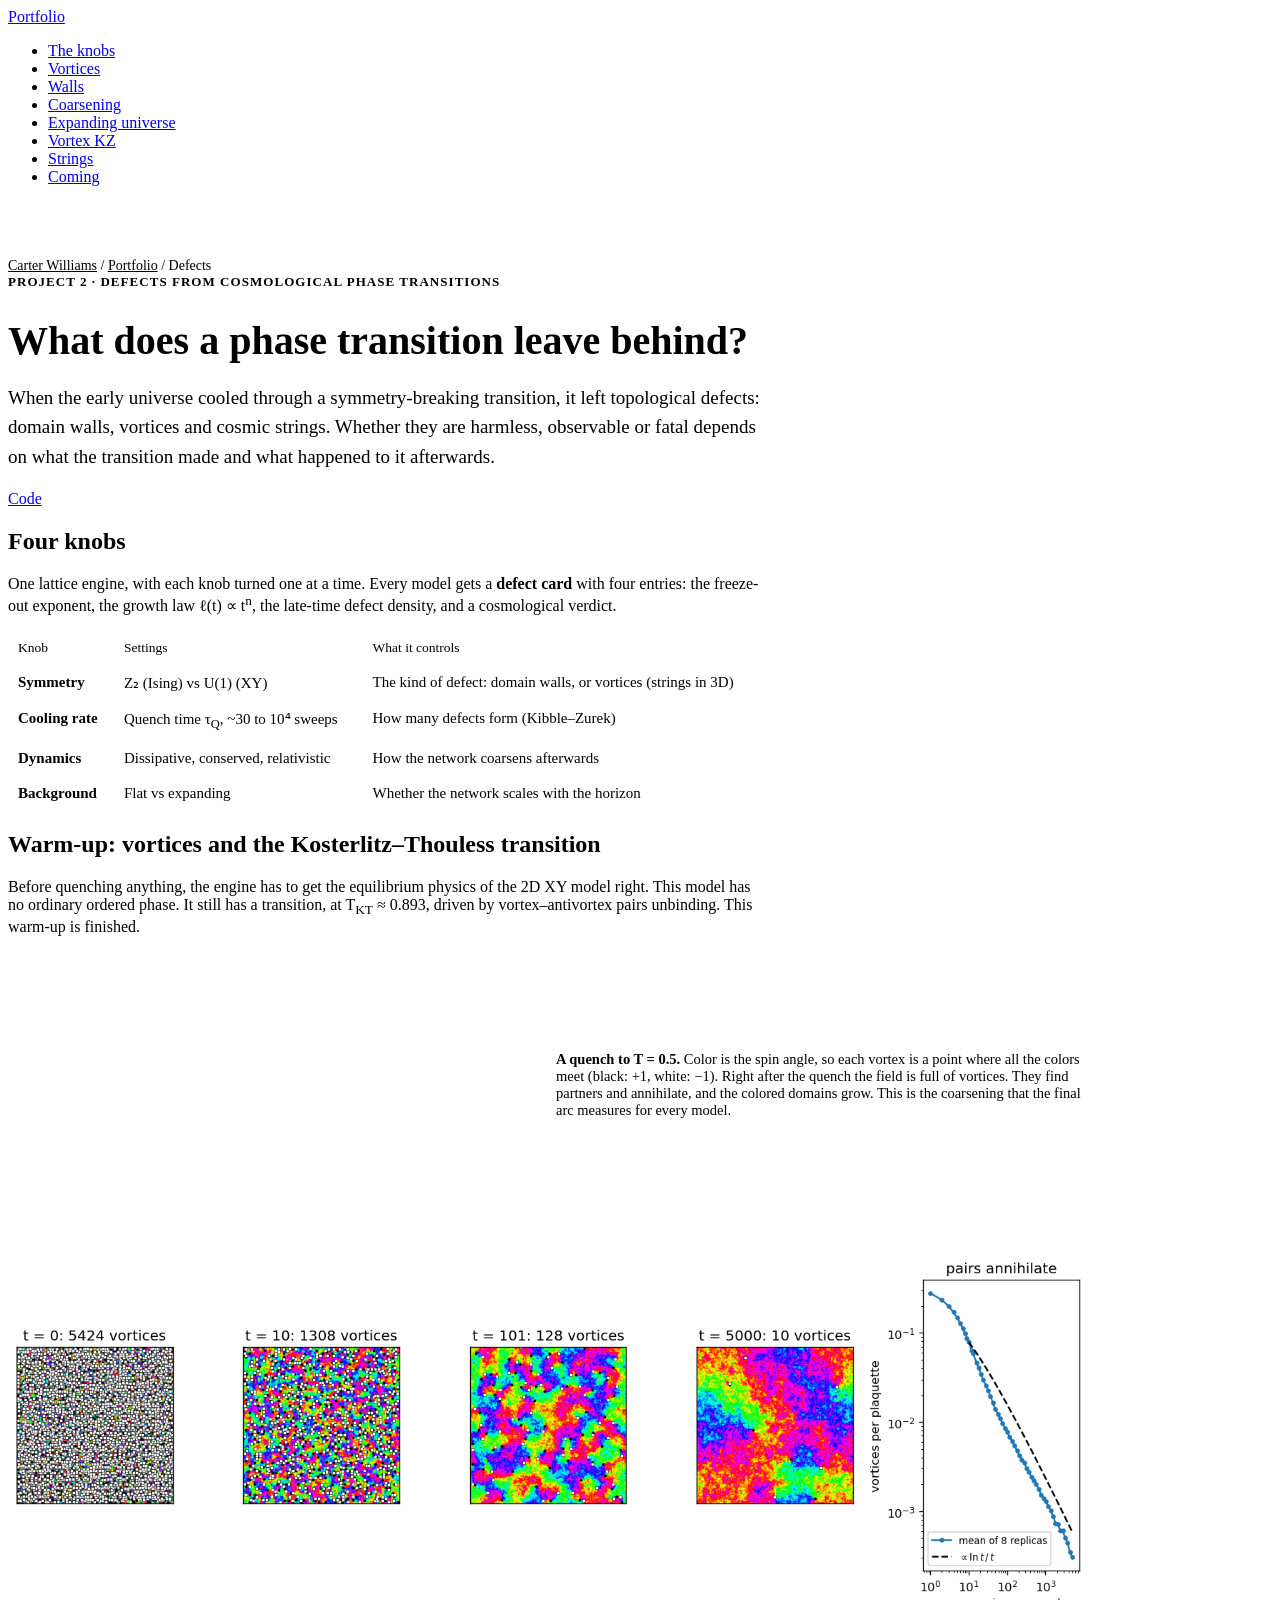
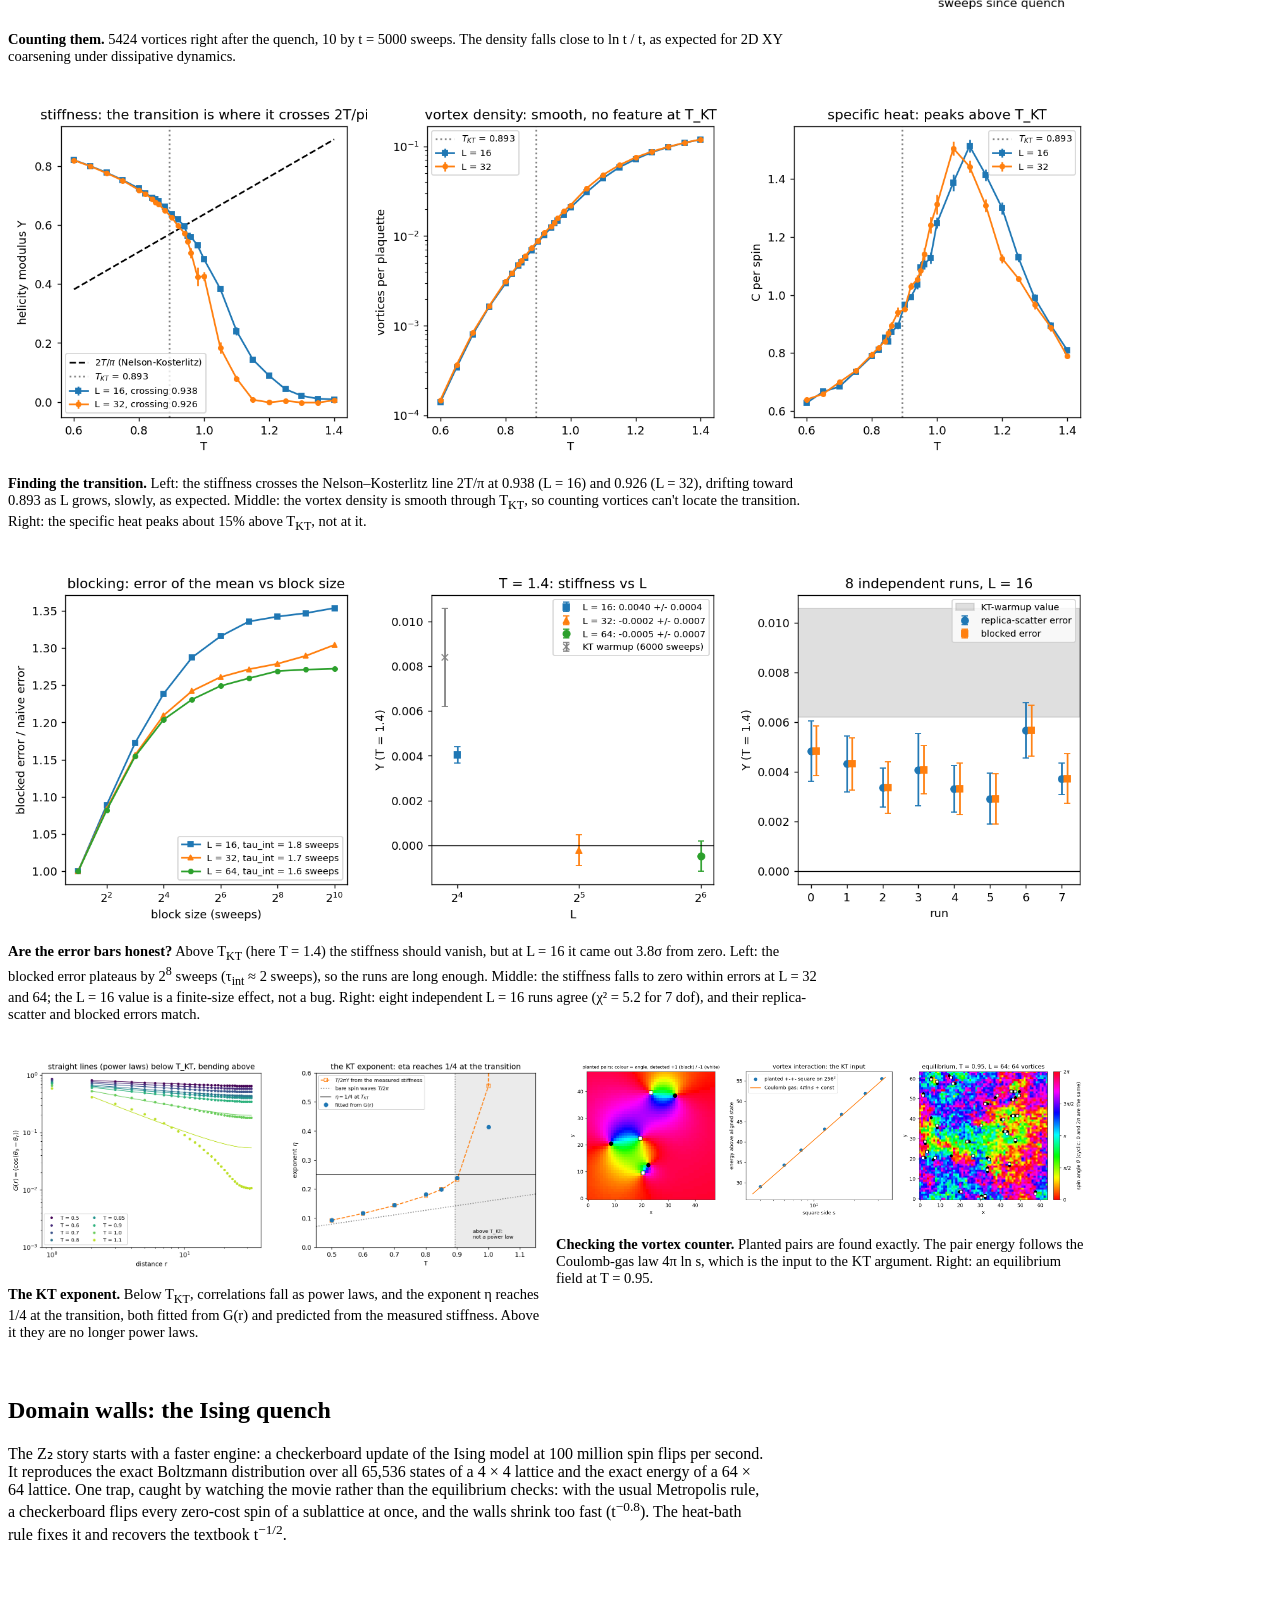
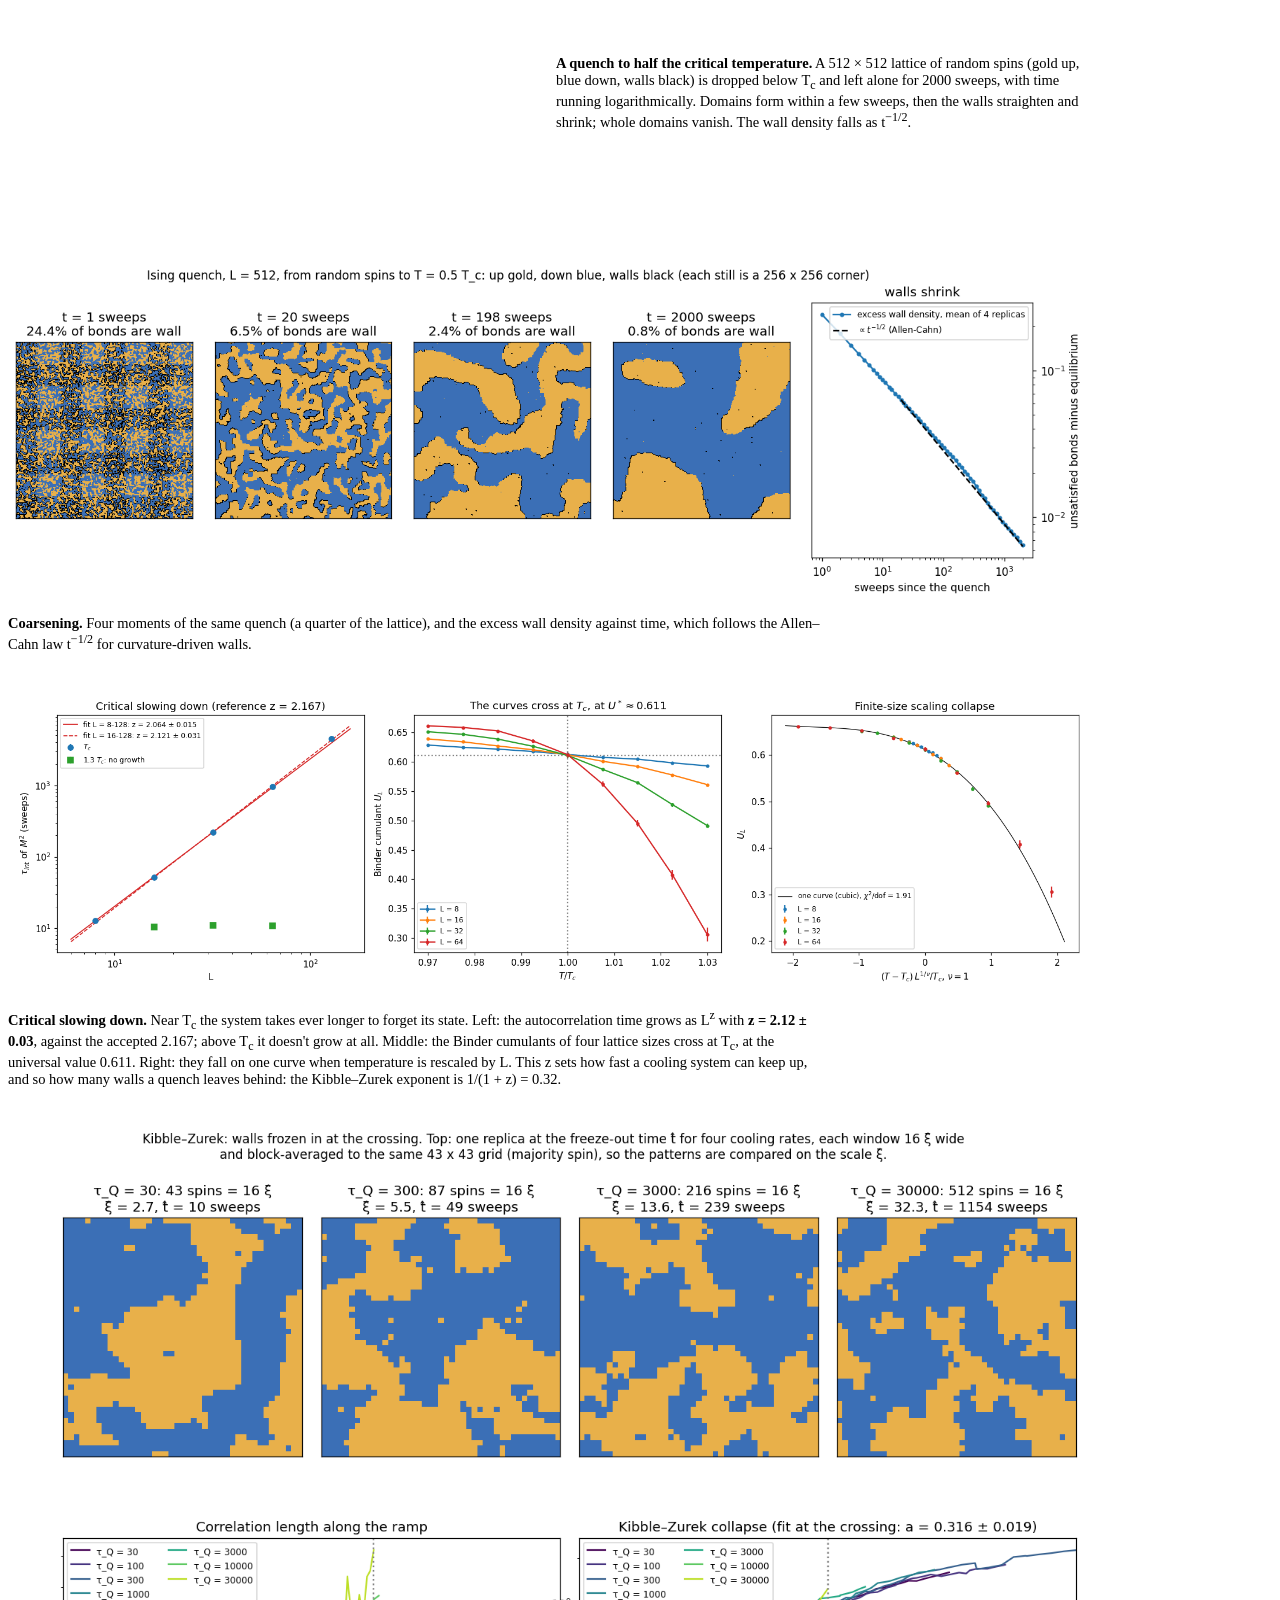
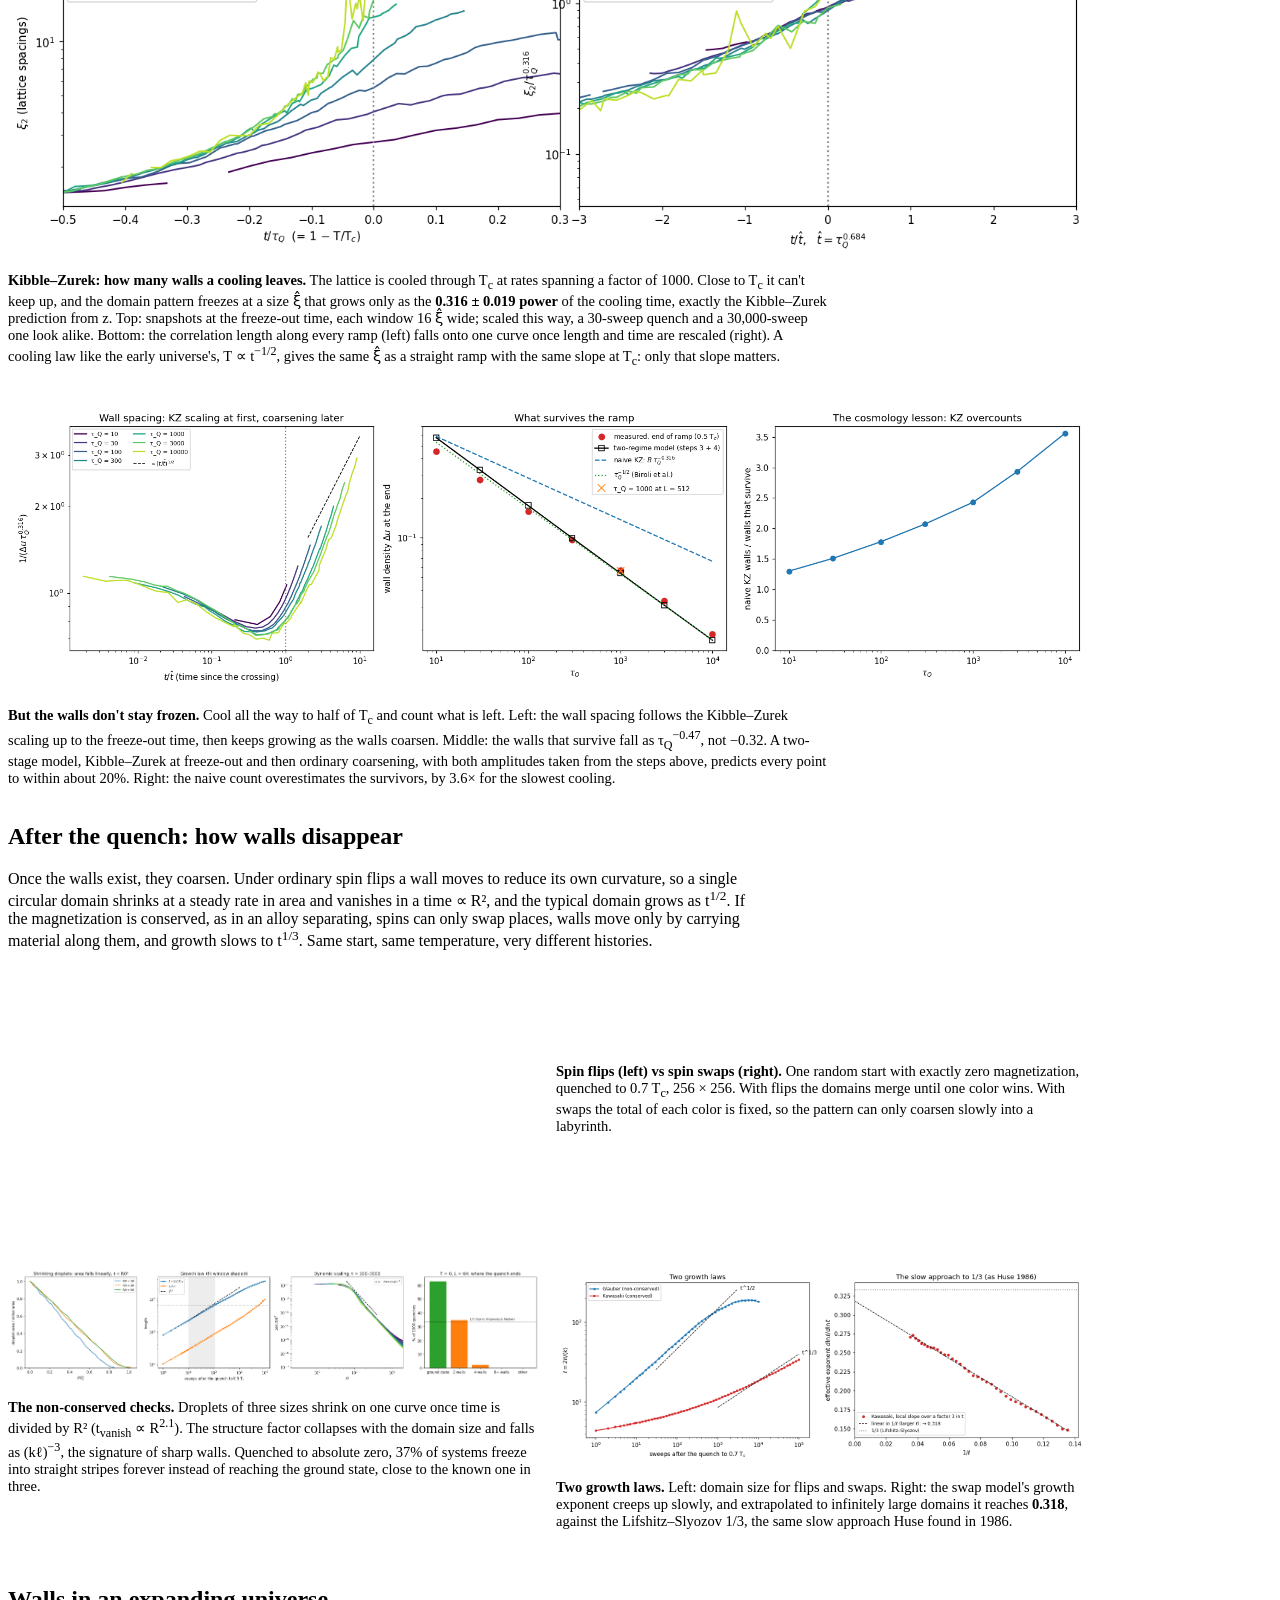
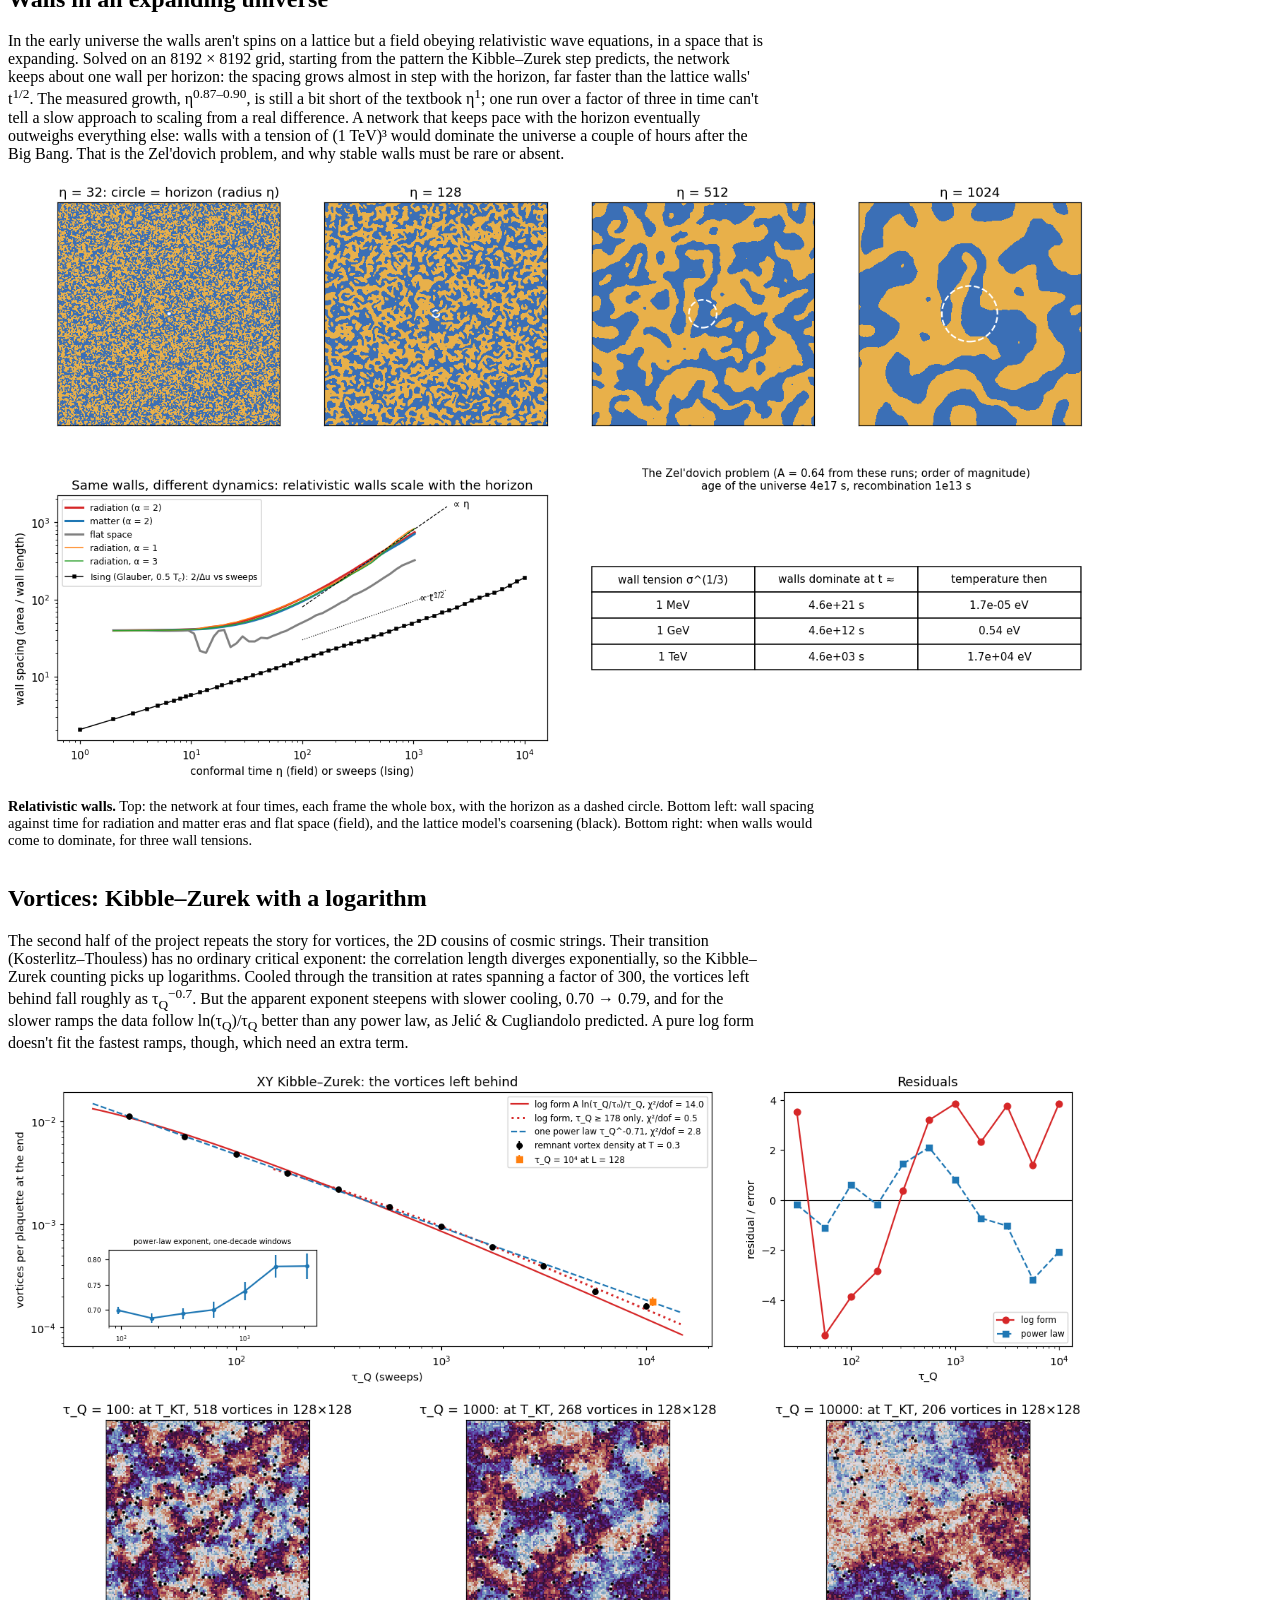
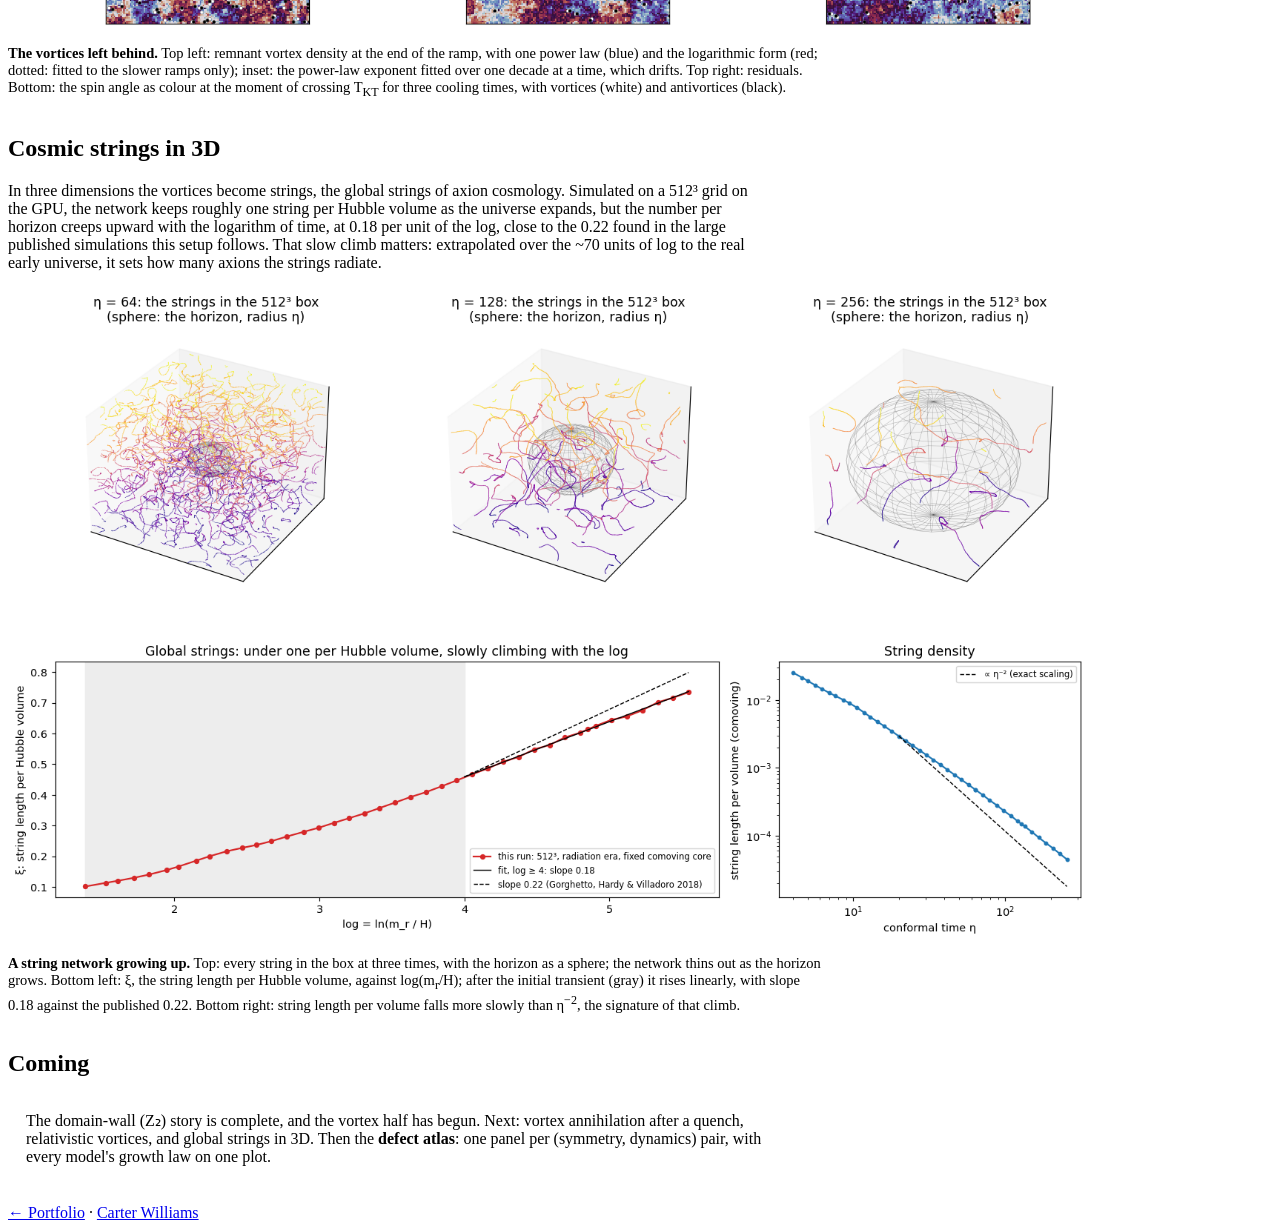
==== commit 414034df: "Defects: global strings in 3D (step 10) Co-Authored-By: Claude Opus 5.5 <noreply@anthropic.com>" ====
--- a/defects/index.html
+++ b/defects/index.html
@@ -25,6 +25,7 @@
       <li><a href="#coarsening">Coarsening</a></li>
       <li><a href="#cosmo">Expanding universe</a></li>
       <li><a href="#vortices-kz">Vortex KZ</a></li>
+      <li><a href="#strings">Strings</a></li>
       <li><a href="#next">Coming</a></li>
     </ul>
   </div>
@@ -232,6 +233,22 @@
     </figure>
   </section>
 
+  <section id="strings">
+    <h2>Cosmic strings in 3D</h2>
+    <p class="prose">In three dimensions the vortices become strings, the global strings of axion cosmology. Simulated on
+      a 512³ grid on the GPU, the network keeps roughly one string per Hubble volume as the universe expands, but the
+      number per horizon creeps upward with the logarithm of time, at 0.18 per unit of the log, close to the 0.22 found
+      in the large published simulations this setup follows. That slow climb matters: extrapolated over the ~70 units of
+      log to the real early universe, it sets how many axions the strings radiate.</p>
+    <figure class="fig">
+      <a class="zoom" href="img/kz_step10_strings.png"><img src="img/kz_step10_strings.png" alt="Three-dimensional renders of a global string network at three times with the horizon as a sphere, and the number of strings per horizon against the logarithm of time" loading="lazy"></a>
+      <figcaption><b>A string network growing up.</b> Top: every string in the box at three times, with the horizon as a
+        sphere; the network thins out as the horizon grows. Bottom left: ξ, the string length per Hubble volume, against
+        log(m<sub>r</sub>/H); after the initial transient (gray) it rises linearly, with slope 0.18 against the published
+        0.22. Bottom right: string length per volume falls more slowly than η<sup>−2</sup>, the signature of that climb.</figcaption>
+    </figure>
+  </section>
+
   <section id="next">
     <h2>Coming</h2>
     <div class="callout prose"><p>The domain-wall (Z₂) story is complete, and the vortex half has begun. Next: vortex
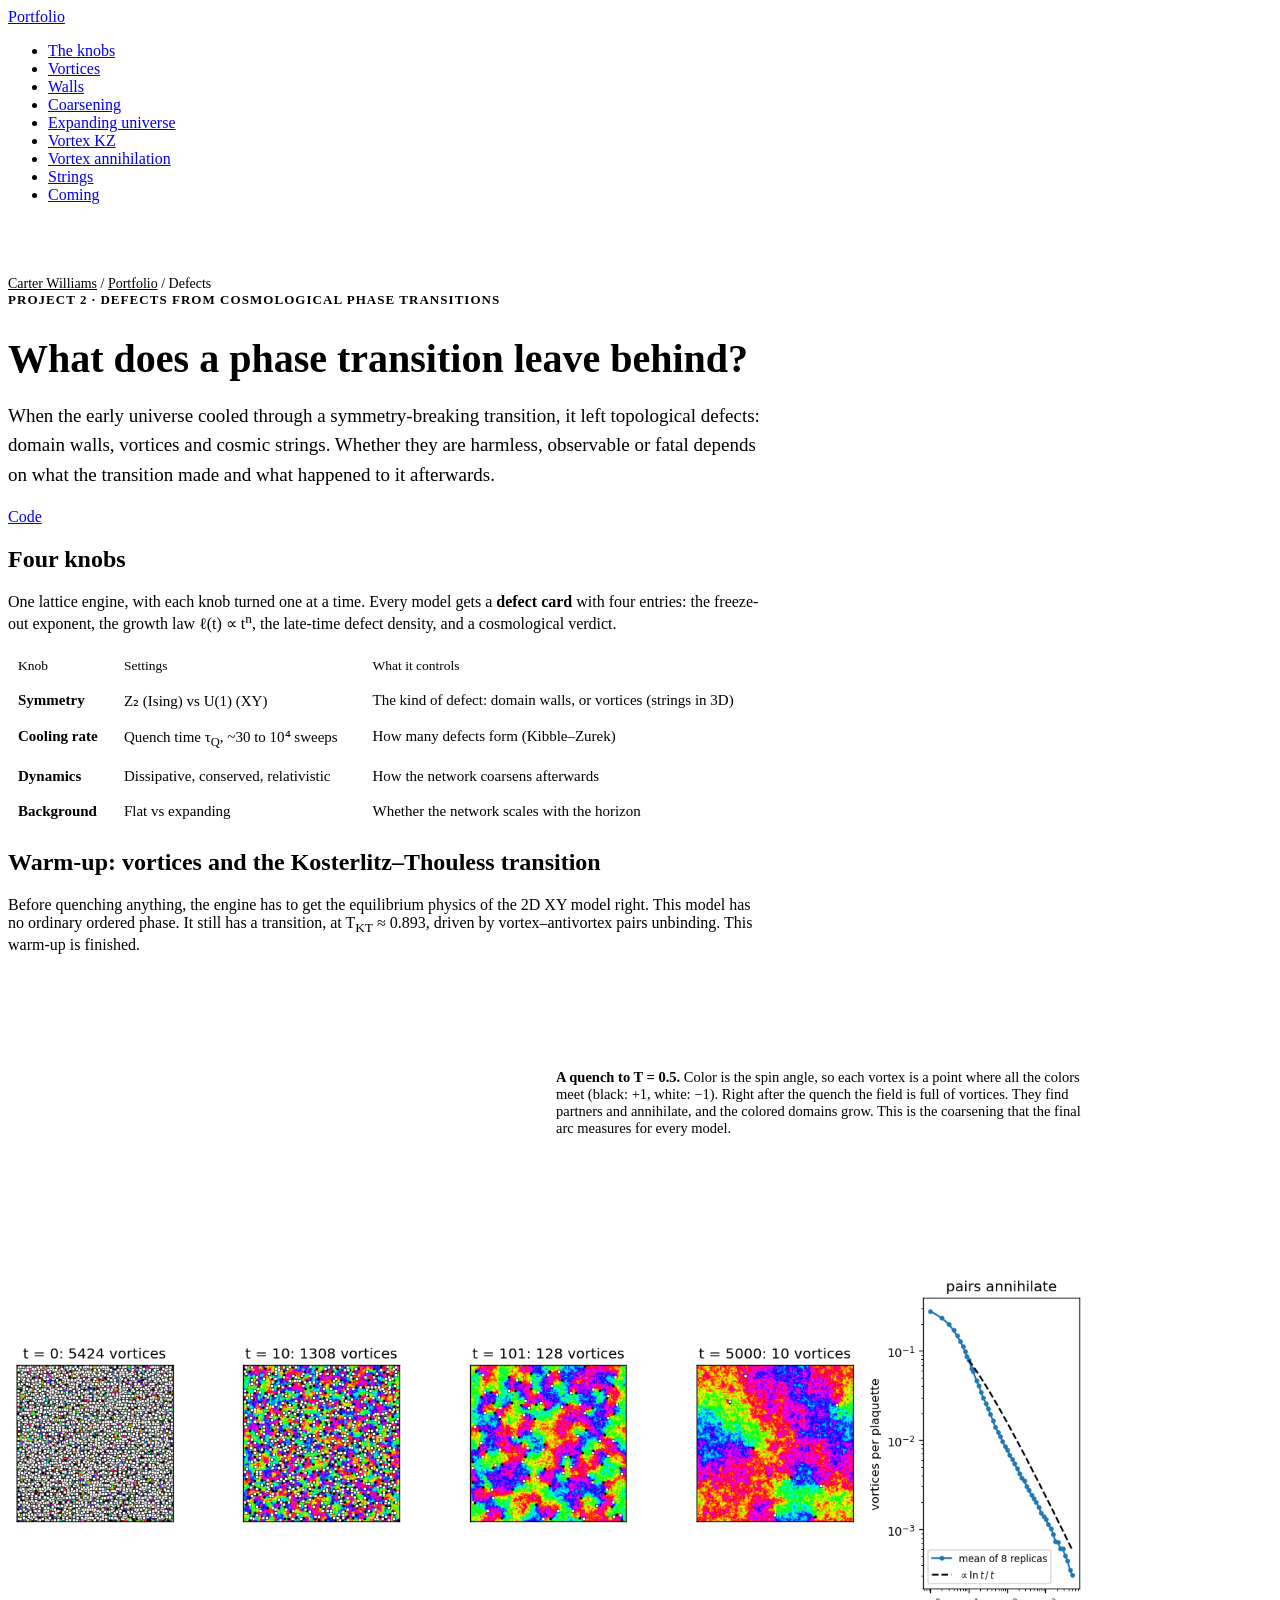
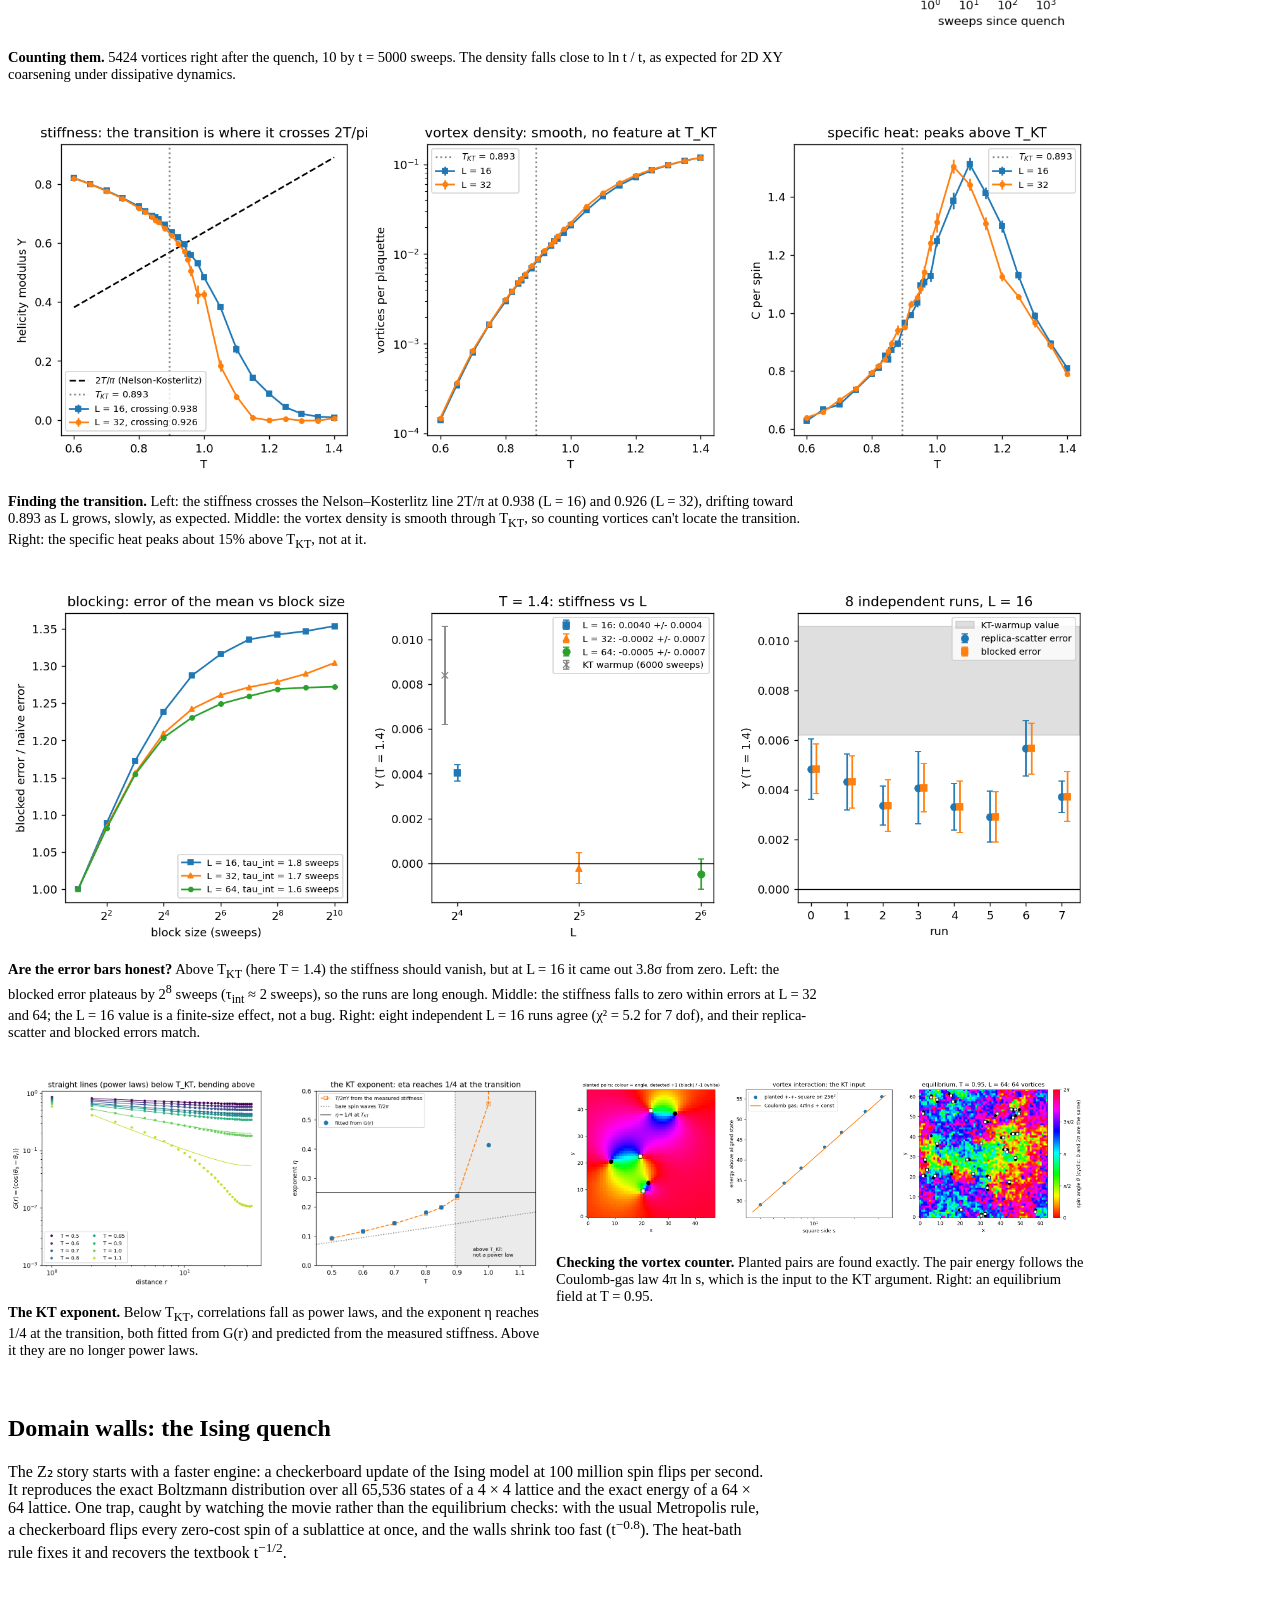
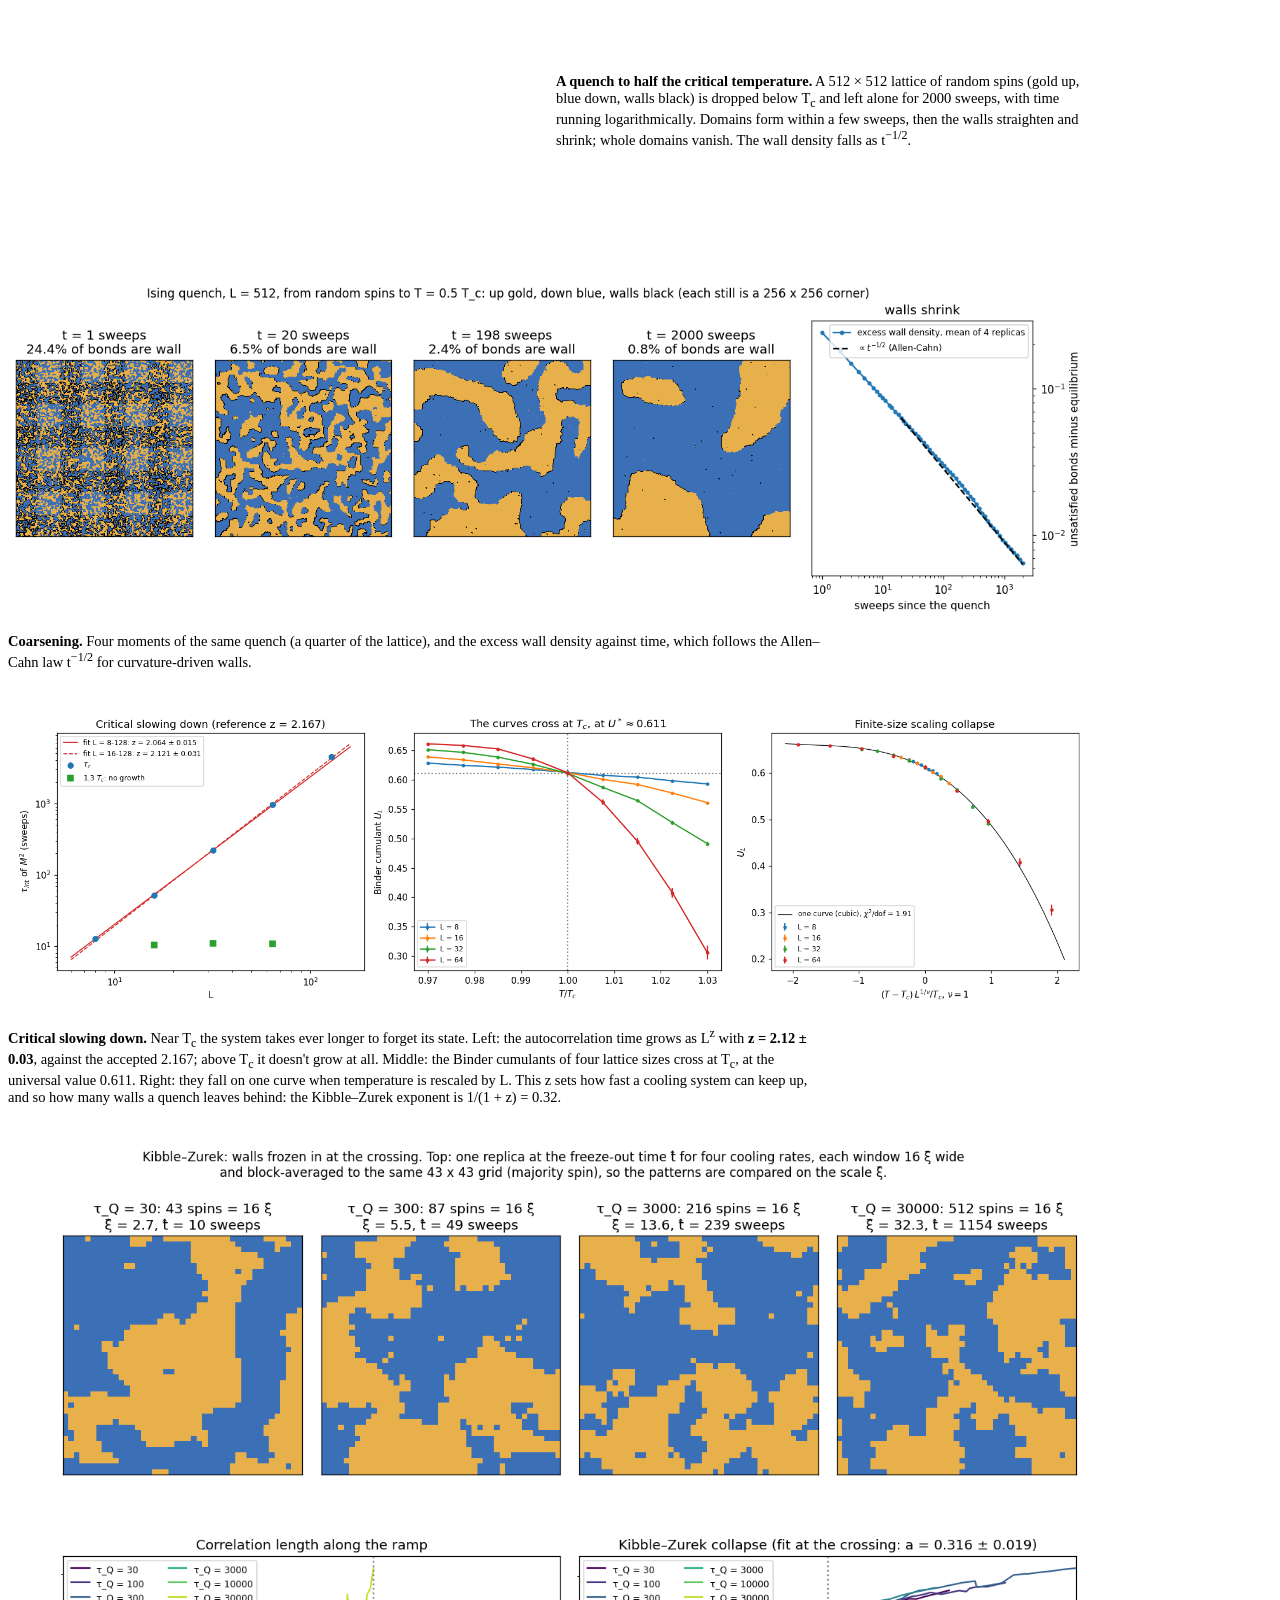
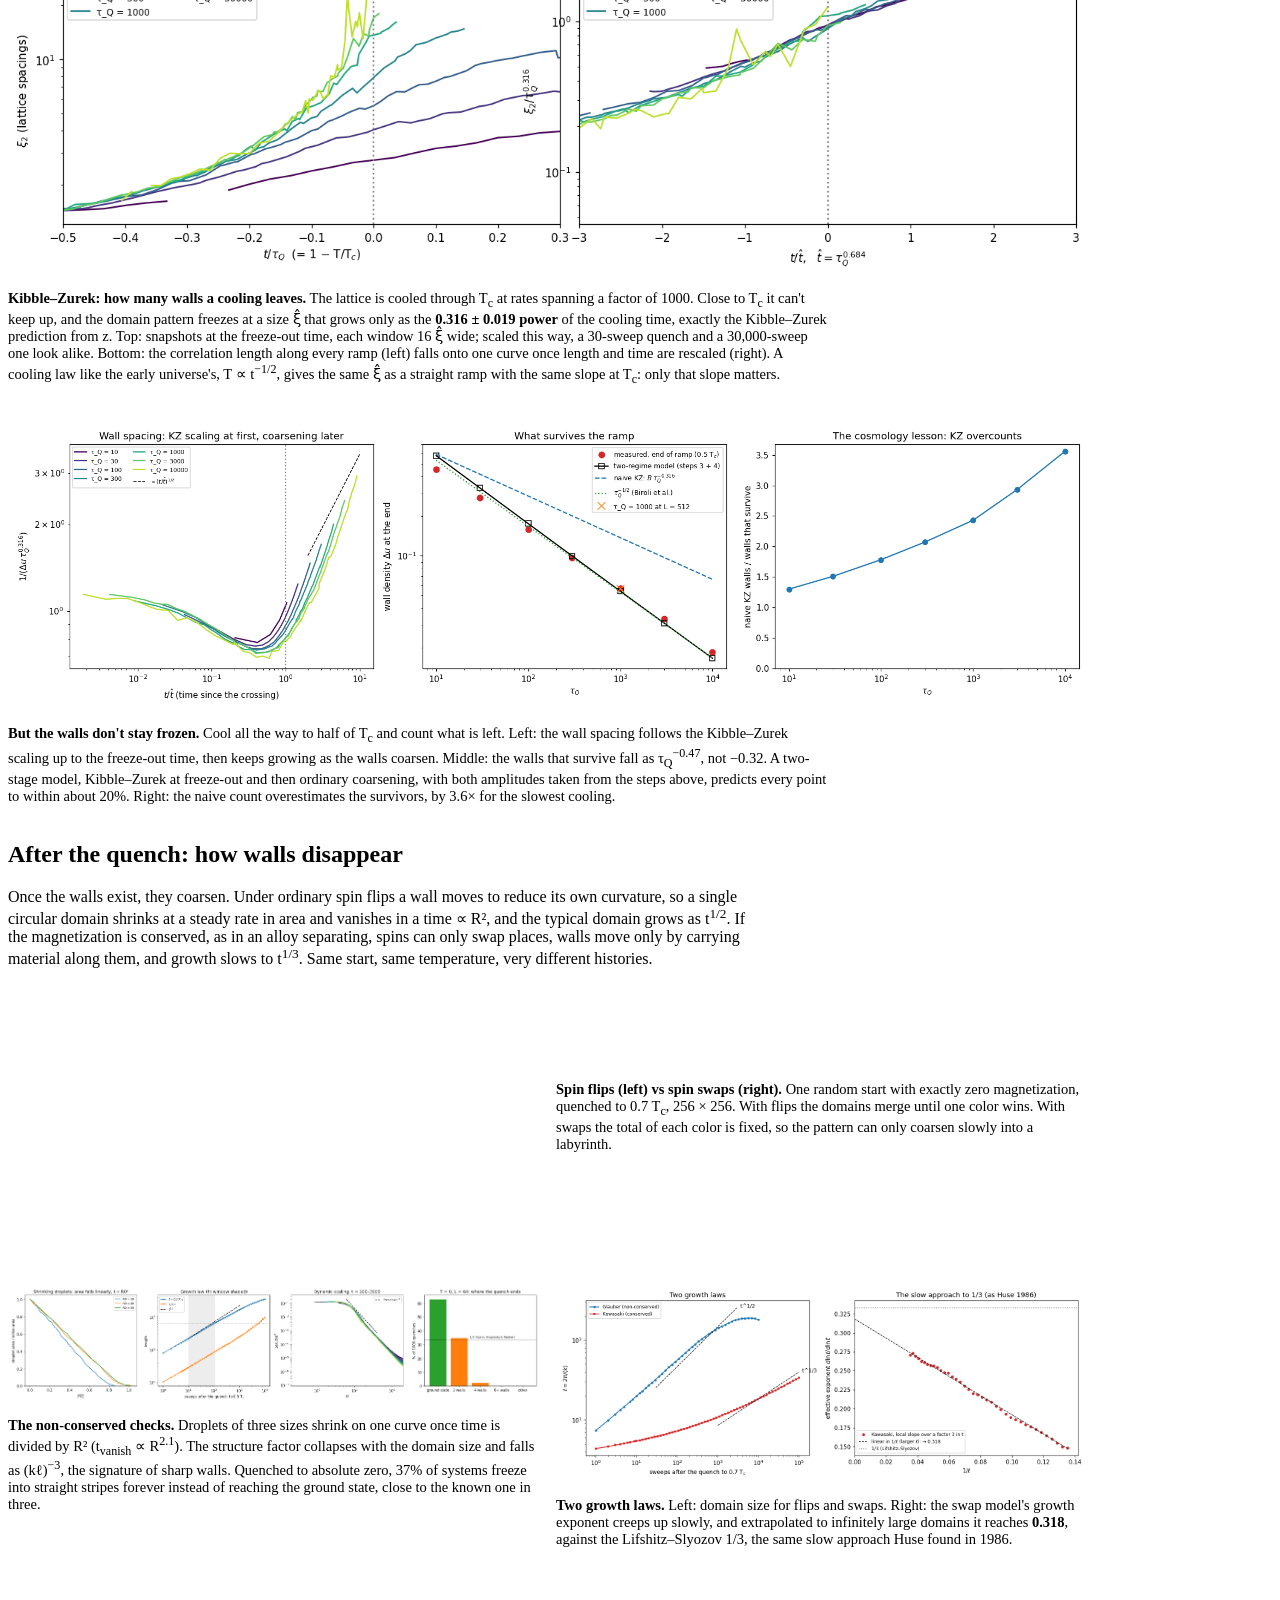
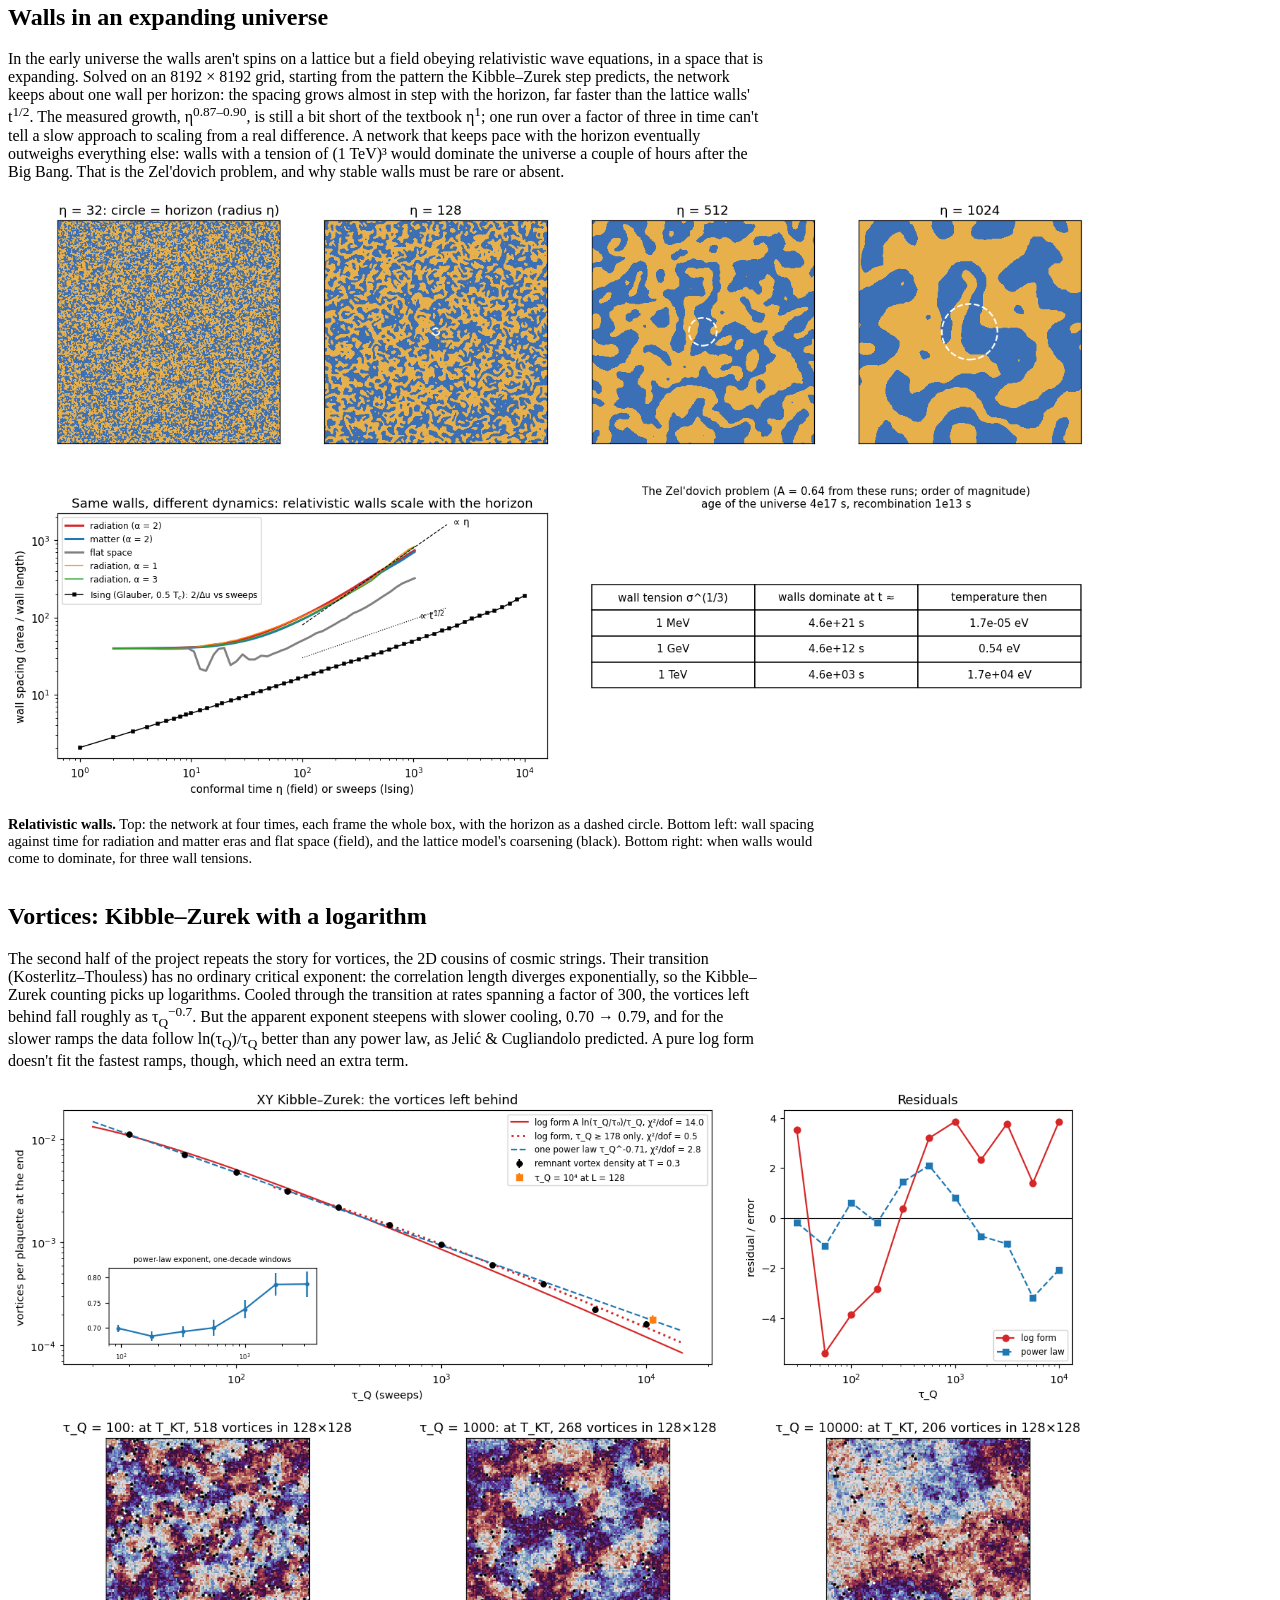
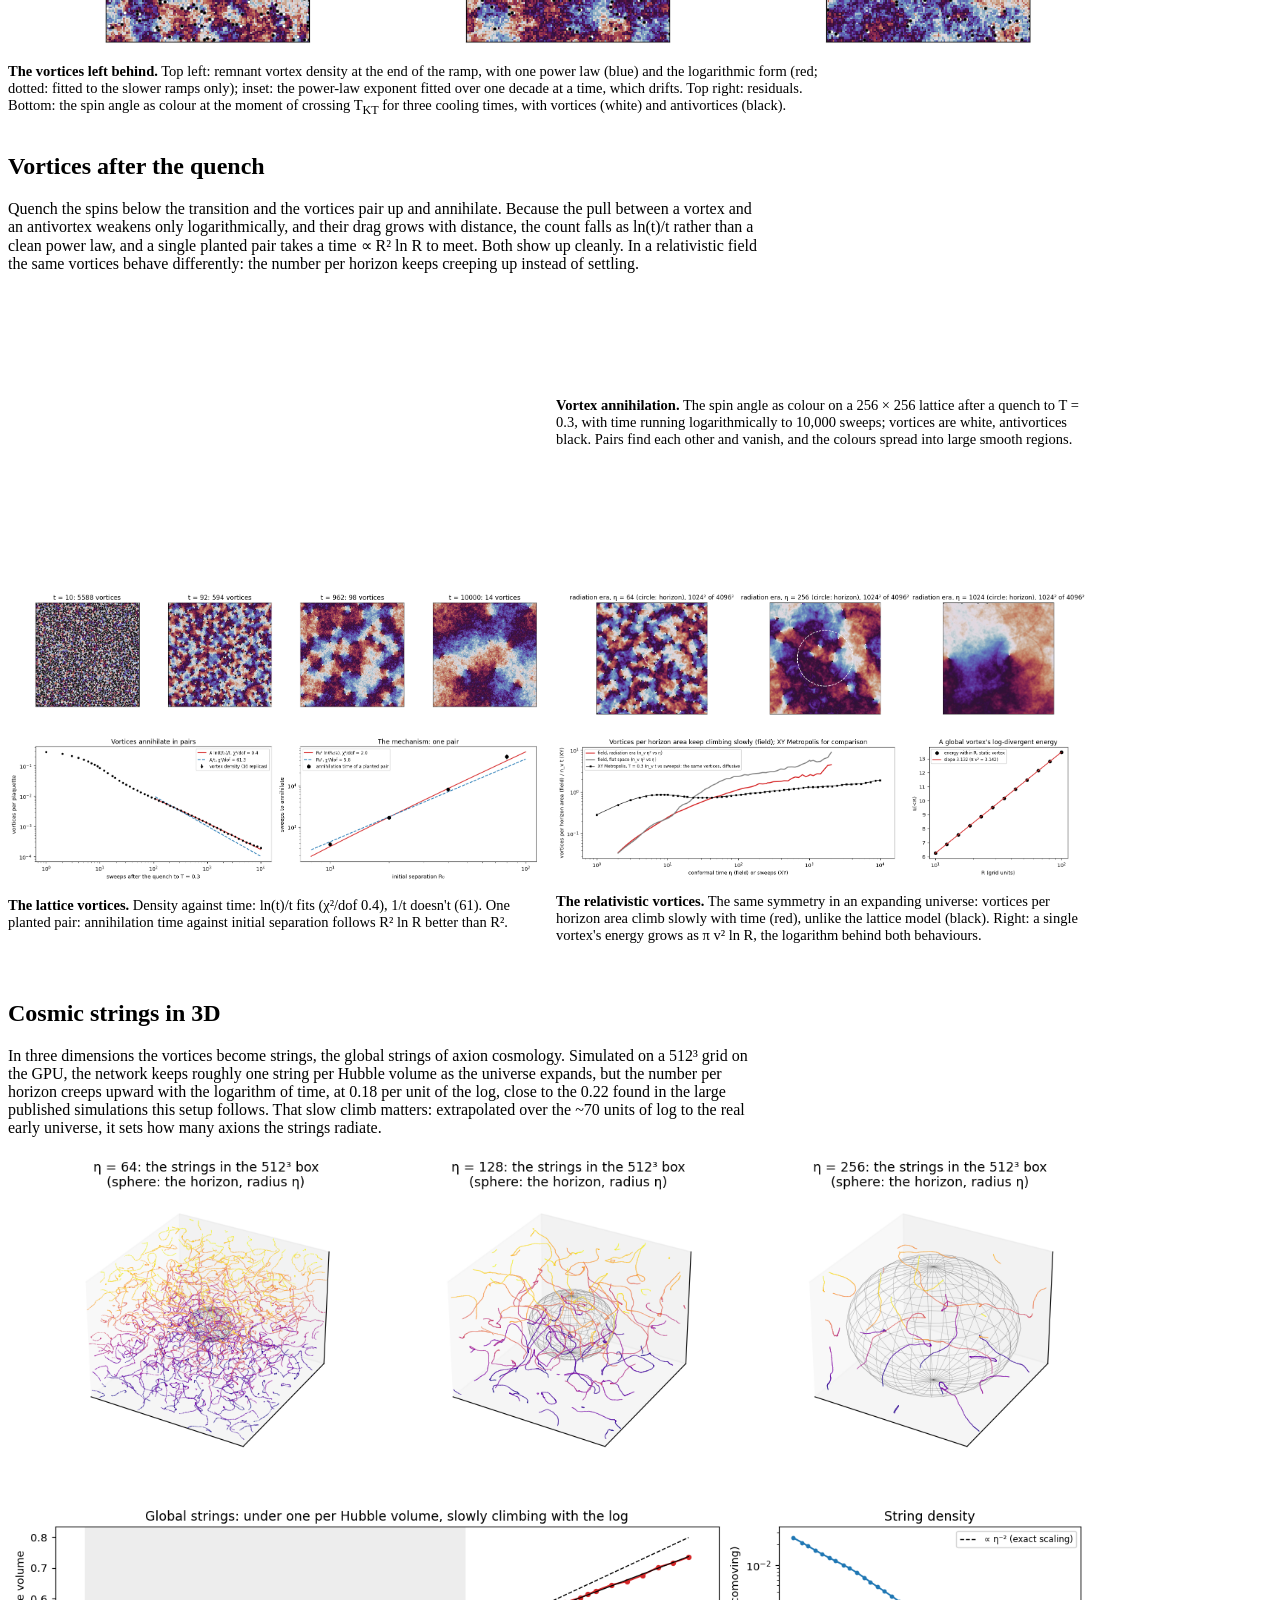
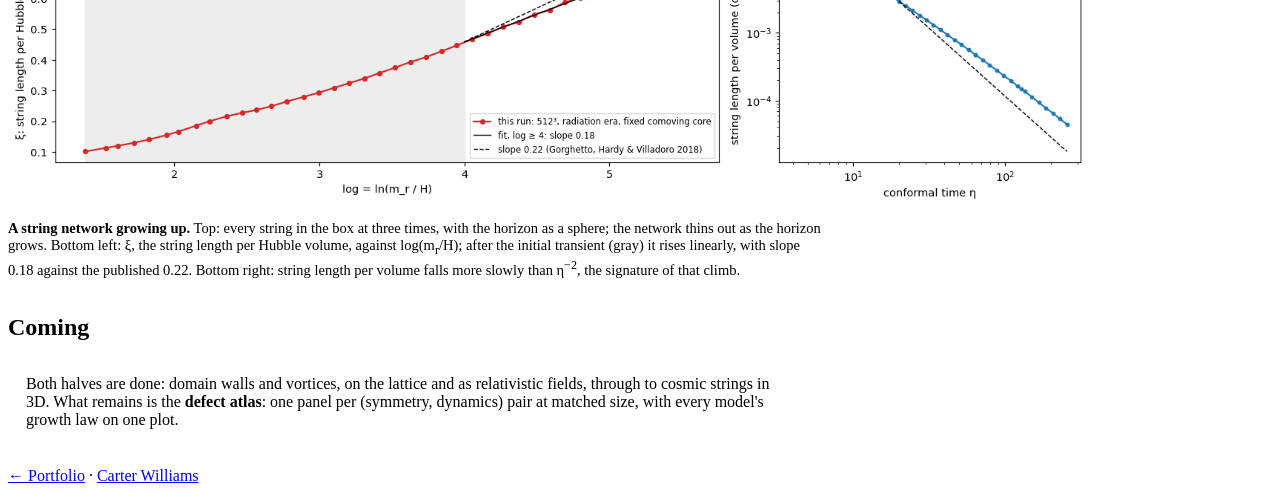
==== commit 5e432b03: "Defects: vortex annihilation and relativistic vortices (steps 8-9) Co-Authored-By: Claude Opus 5.5 <" ====
--- a/defects/index.html
+++ b/defects/index.html
@@ -25,6 +25,7 @@
       <li><a href="#coarsening">Coarsening</a></li>
       <li><a href="#cosmo">Expanding universe</a></li>
       <li><a href="#vortices-kz">Vortex KZ</a></li>
+      <li><a href="#vortex-coarsening">Vortex annihilation</a></li>
       <li><a href="#strings">Strings</a></li>
       <li><a href="#next">Coming</a></li>
     </ul>
@@ -233,6 +234,36 @@
     </figure>
   </section>
 
+  <section id="vortex-coarsening">
+    <h2>Vortices after the quench</h2>
+    <p class="prose">Quench the spins below the transition and the vortices pair up and annihilate. Because the pull
+      between a vortex and an antivortex weakens only logarithmically, and their drag grows with distance, the count
+      falls as ln(t)/t rather than a clean power law, and a single planted pair takes a time ∝ R² ln R to meet. Both
+      show up cleanly. In a relativistic field the same vortices behave differently: the number per horizon keeps
+      creeping up instead of settling.</p>
+    <figure class="fig">
+      <div class="two" style="align-items:center">
+        <video src="img/kz_step8_movie.mp4" autoplay loop muted playsinline style="width:100%;border:1px solid var(--line);border-radius:var(--radius);background:#fff"></video>
+        <figcaption style="margin:0"><b>Vortex annihilation.</b> The spin angle as colour on a 256 × 256 lattice after a
+          quench to T = 0.3, with time running logarithmically to 10,000 sweeps; vortices are white, antivortices black.
+          Pairs find each other and vanish, and the colours spread into large smooth regions.</figcaption>
+      </div>
+    </figure>
+    <div class="two">
+      <figure class="fig">
+        <a class="zoom" href="img/kz_step8_xy.png"><img src="img/kz_step8_xy.png" alt="Snapshots of the quenched XY model, vortex density against time with two fits, and pair annihilation time against separation" loading="lazy"></a>
+        <figcaption><b>The lattice vortices.</b> Density against time: ln(t)/t fits (χ²/dof 0.4), 1/t doesn't (61).
+          One planted pair: annihilation time against initial separation follows R² ln R better than R².</figcaption>
+      </figure>
+      <figure class="fig">
+        <a class="zoom" href="img/kz_step9_vortices.png"><img src="img/kz_step9_vortices.png" alt="Relativistic vortex field snapshots with the horizon, vortices per horizon area against time compared with the lattice model, and a static vortex's energy" loading="lazy"></a>
+        <figcaption><b>The relativistic vortices.</b> The same symmetry in an expanding universe: vortices per horizon
+          area climb slowly with time (red), unlike the lattice model (black). Right: a single vortex's energy grows as
+          π v² ln R, the logarithm behind both behaviours.</figcaption>
+      </figure>
+    </div>
+  </section>
+
   <section id="strings">
     <h2>Cosmic strings in 3D</h2>
     <p class="prose">In three dimensions the vortices become strings, the global strings of axion cosmology. Simulated on
@@ -251,9 +282,9 @@
 
   <section id="next">
     <h2>Coming</h2>
-    <div class="callout prose"><p>The domain-wall (Z₂) story is complete, and the vortex half has begun. Next: vortex
-      annihilation after a quench, relativistic vortices, and global strings in 3D. Then the <b>defect atlas</b>: one
-      panel per (symmetry, dynamics) pair, with every model's growth law on one plot.</p></div>
+    <div class="callout prose"><p>Both halves are done: domain walls and vortices, on the lattice and as relativistic
+      fields, through to cosmic strings in 3D. What remains is the <b>defect atlas</b>: one panel per (symmetry, dynamics)
+      pair at matched size, with every model's growth law on one plot.</p></div>
   </section>
 </main>
 
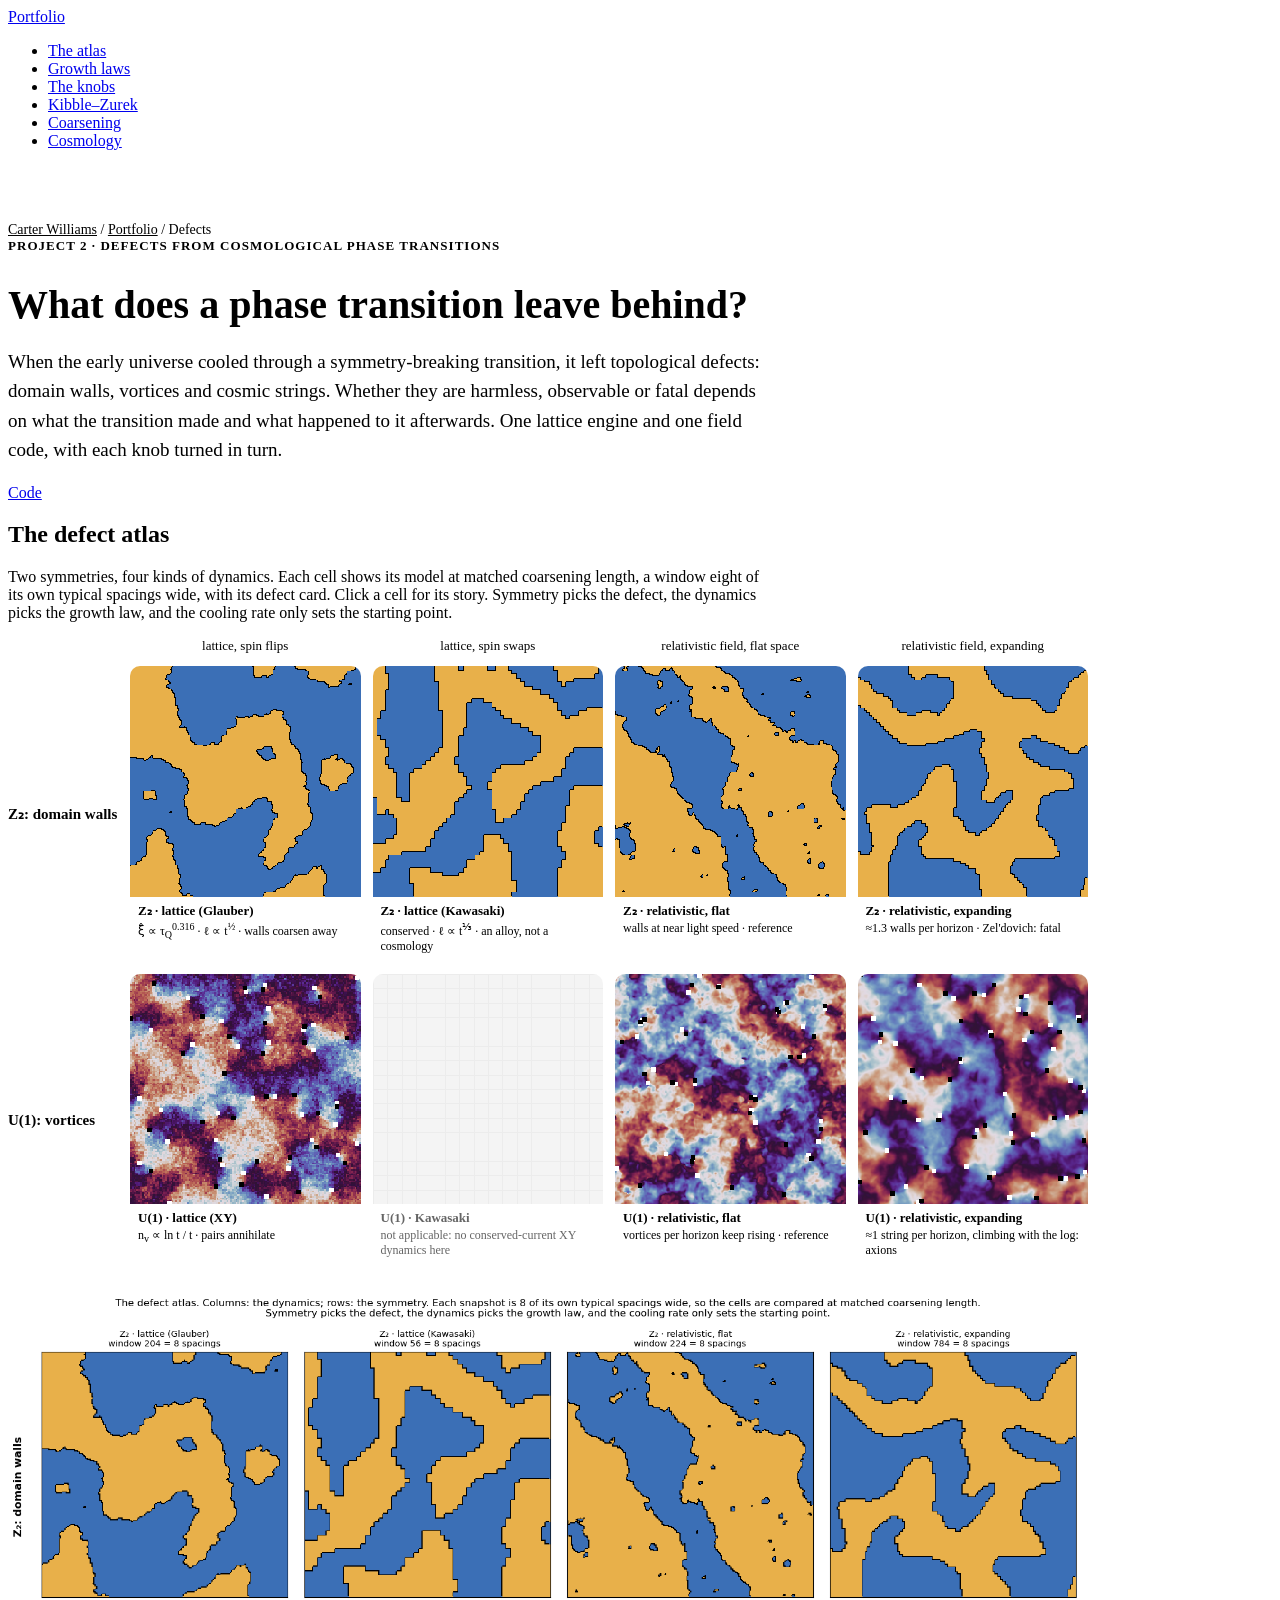
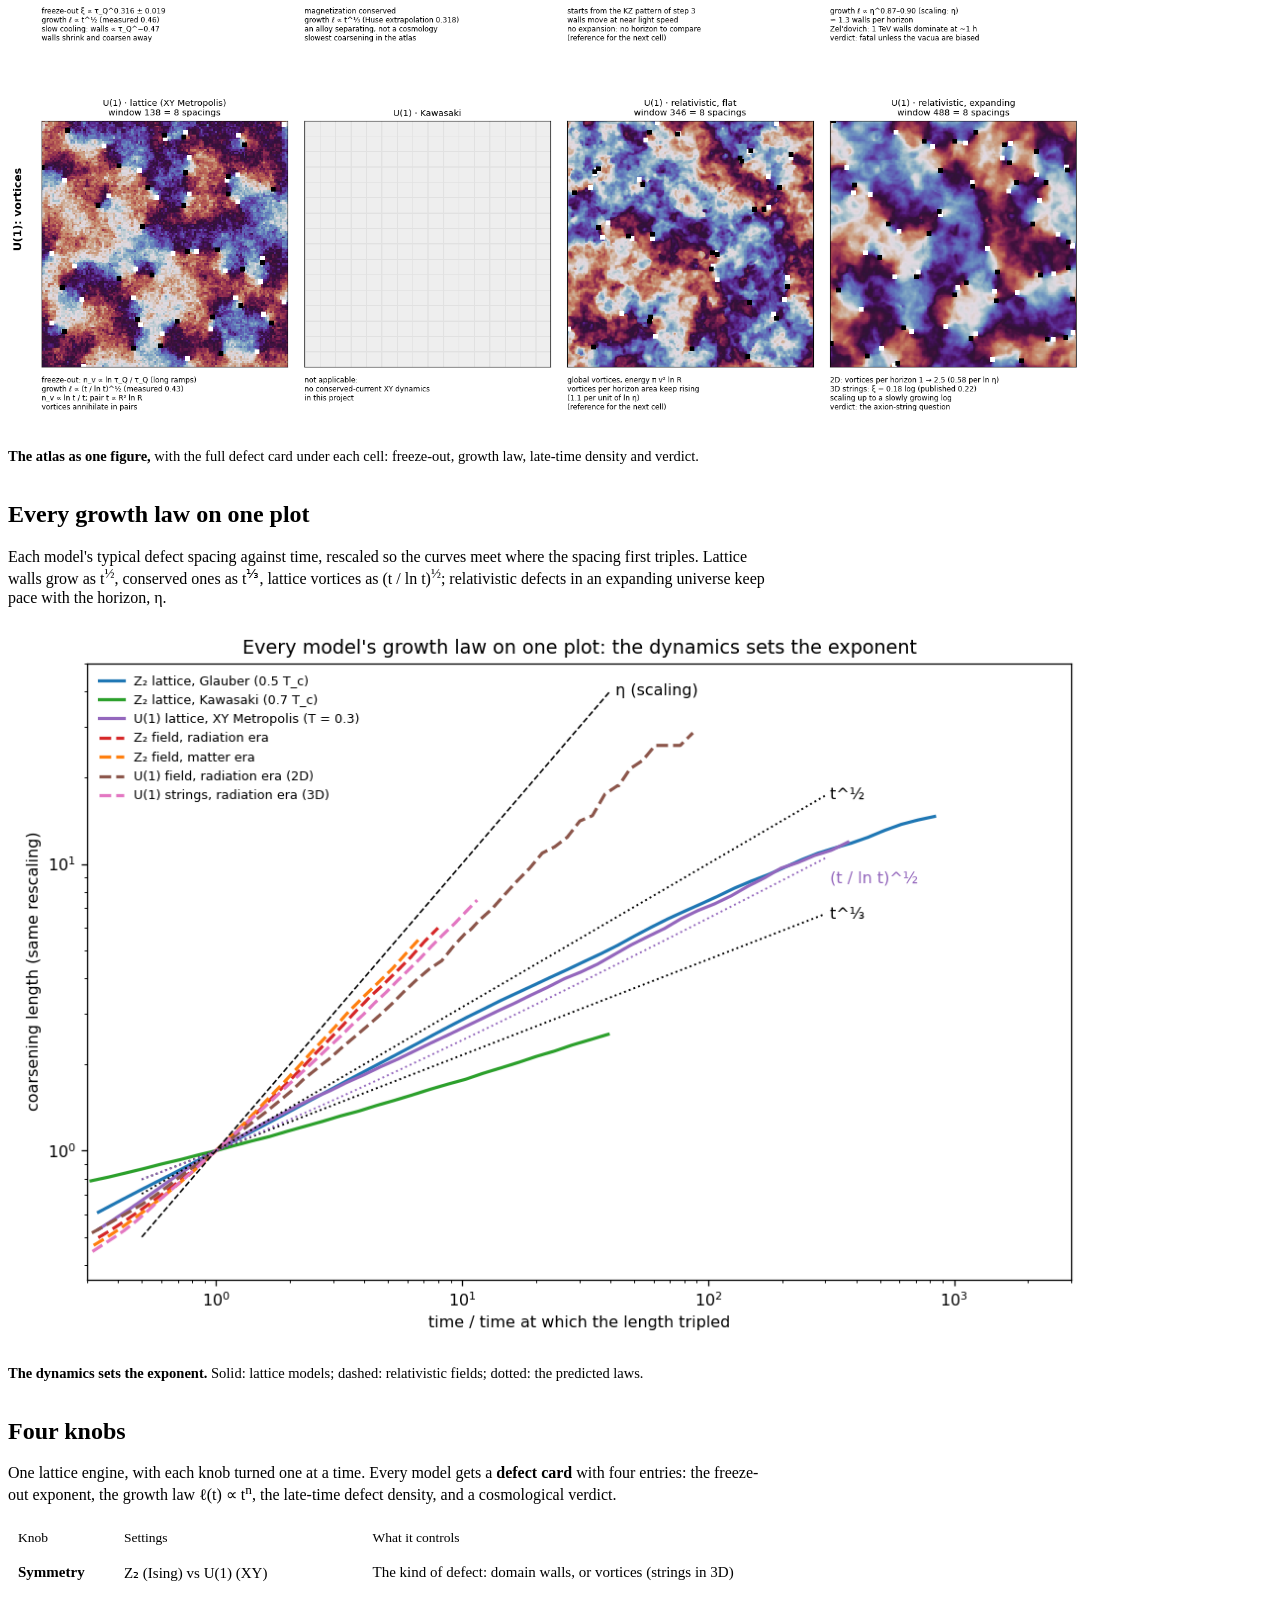
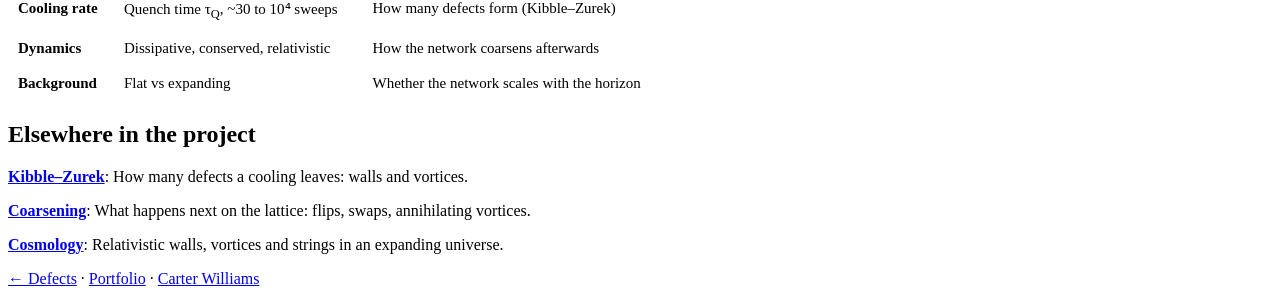
==== commit aec5946e: "Defects: the defect atlas as the landing page, with Kibble-Zurek, coarsening and cosmology pages (st" ====
--- a/defects/index.html
+++ b/defects/index.html
@@ -12,6 +12,20 @@
   <link href="https://fonts.googleapis.com/css2?family=Inter:wght@400;500;600&family=Source+Serif+4:ital,opsz,wght@0,8..60,600;1,8..60,500&display=swap" rel="stylesheet">
   <link rel="stylesheet" href="/assets/style.css">
   <link rel="stylesheet" href="../assets/portfolio.css">
+  <style>
+    .atlas { display: grid; grid-template-columns: 110px repeat(4, minmax(0, 1fr)); gap: 12px; align-items: start; }
+    .atlas .rowlab { font-weight: 600; align-self: center; font-size: 15px; }
+    .atlas .collab { font-size: 13px; color: var(--muted); text-align: center; }
+    .atlas a.cell, .atlas div.cell { display: block; text-decoration: none; color: inherit; border: 1px solid var(--line);
+      border-radius: var(--radius, 10px); overflow: hidden; background: var(--surface); }
+    .atlas a.cell:hover { border-color: var(--accent); }
+    .atlas .cell img { display: block; width: 100%; aspect-ratio: 1; image-rendering: pixelated; }
+    .atlas .cell .t { font-weight: 600; font-size: 13px; padding: 6px 8px 0; }
+    .atlas .cell .c { font-size: 12px; color: var(--muted); padding: 2px 8px 8px; }
+    .atlas div.cell { opacity: .6; }
+    @media (max-width: 860px) { .atlas { grid-template-columns: repeat(2, minmax(0, 1fr)); }
+      .atlas .rowlab, .atlas .collab, .atlas .blank { display: none; } }
+  </style>
 </head>
 <body class="space">
 
@@ -19,15 +33,12 @@
   <div class="nav-inner">
     <a class="brand" href="../">Portfolio</a>
     <ul>
+      <li><a href="#atlas">The atlas</a></li>
+      <li><a href="#growth">Growth laws</a></li>
       <li><a href="#knobs">The knobs</a></li>
-      <li><a href="#vortices">Vortices</a></li>
-      <li><a href="#walls">Walls</a></li>
-      <li><a href="#coarsening">Coarsening</a></li>
-      <li><a href="#cosmo">Expanding universe</a></li>
-      <li><a href="#vortices-kz">Vortex KZ</a></li>
-      <li><a href="#vortex-coarsening">Vortex annihilation</a></li>
-      <li><a href="#strings">Strings</a></li>
-      <li><a href="#next">Coming</a></li>
+      <li><a href="kibble-zurek.html">Kibble–Zurek</a></li>
+      <li><a href="dynamics.html">Coarsening</a></li>
+      <li><a href="cosmology.html">Cosmology</a></li>
     </ul>
   </div>
 </nav>
@@ -41,12 +52,55 @@
     <p class="lede">
       When the early universe cooled through a symmetry-breaking transition, it left topological defects:
       domain walls, vortices and cosmic strings. Whether they are harmless, observable or fatal depends on
-      what the transition made and what happened to it afterwards.
+      what the transition made and what happened to it afterwards. One lattice engine and one field code, with
+      each knob turned in turn.
     </p>
     <div class="links">
       <a class="btn" href="https://github.com/CarterDW/COMP2026/tree/Carter-Williams/agentic/07_Stat_Mech_and_Ising">Code</a>
     </div>
   </header>
+
+  <section id="atlas">
+    <h2>The defect atlas</h2>
+    <p class="prose">Two symmetries, four kinds of dynamics. Each cell shows its model at matched coarsening length,
+      a window eight of its own typical spacings wide, with its defect card. Click a cell for its story.
+      Symmetry picks the defect, the dynamics picks the growth law, and the cooling rate only sets the starting
+      point.</p>
+    <div class="atlas">
+      <div class="blank"></div>
+      <div class="collab">lattice, spin flips</div>
+      <div class="collab">lattice, spin swaps</div>
+      <div class="collab">relativistic field, flat space</div>
+      <div class="collab">relativistic field, expanding</div>
+      <div class="rowlab">Z₂: domain walls</div>
+      <a class="cell" href="dynamics.html#walls"><img src="img/atlas/z2_lattice.png" alt="Z₂ · lattice (Glauber) snapshot" loading="lazy"><div class="t">Z₂ · lattice (Glauber)</div><div class="c">ξ̂ ∝ τ<sub>Q</sub><sup>0.316</sup> · ℓ ∝ t<sup>½</sup> · walls coarsen away</div></a>
+      <a class="cell" href="dynamics.html#coarsening"><img src="img/atlas/z2_kawasaki.png" alt="Z₂ · lattice (Kawasaki) snapshot" loading="lazy"><div class="t">Z₂ · lattice (Kawasaki)</div><div class="c">conserved · ℓ ∝ t<sup>⅓</sup> · an alloy, not a cosmology</div></a>
+      <a class="cell" href="cosmology.html#cosmo"><img src="img/atlas/z2_flat.png" alt="Z₂ · relativistic, flat snapshot" loading="lazy"><div class="t">Z₂ · relativistic, flat</div><div class="c">walls at near light speed · reference</div></a>
+      <a class="cell" href="cosmology.html#cosmo"><img src="img/atlas/z2_expanding.png" alt="Z₂ · relativistic, expanding snapshot" loading="lazy"><div class="t">Z₂ · relativistic, expanding</div><div class="c">≈1.3 walls per horizon · Zel'dovich: fatal</div></a>
+      <div class="rowlab">U(1): vortices</div>
+      <a class="cell" href="dynamics.html#vortex-coarsening"><img src="img/atlas/u1_lattice.png" alt="U(1) · lattice (XY) snapshot" loading="lazy"><div class="t">U(1) · lattice (XY)</div><div class="c">n<sub>v</sub> ∝ ln t / t · pairs annihilate</div></a>
+      <div class="cell"><img src="img/atlas/u1_kawasaki.png" alt="U(1) · Kawasaki snapshot" loading="lazy"><div class="t">U(1) · Kawasaki</div><div class="c">not applicable: no conserved-current XY dynamics here</div></div>
+      <a class="cell" href="cosmology.html#vortices-field"><img src="img/atlas/u1_flat.png" alt="U(1) · relativistic, flat snapshot" loading="lazy"><div class="t">U(1) · relativistic, flat</div><div class="c">vortices per horizon keep rising · reference</div></a>
+      <a class="cell" href="cosmology.html#strings"><img src="img/atlas/u1_expanding.png" alt="U(1) · relativistic, expanding snapshot" loading="lazy"><div class="t">U(1) · relativistic, expanding</div><div class="c">≈1 string per horizon, climbing with the log: axions</div></a>
+    </div>
+    <figure class="fig" style="margin-top:18px">
+      <a class="zoom" href="img/kz_step11_atlas.png"><img src="img/kz_step11_atlas.png" alt="The defect atlas as one figure, with full defect cards" loading="lazy"></a>
+      <figcaption><b>The atlas as one figure,</b> with the full defect card under each cell: freeze-out, growth law,
+        late-time density and verdict.</figcaption>
+    </figure>
+  </section>
+
+  <section id="growth">
+    <h2>Every growth law on one plot</h2>
+    <p class="prose">Each model's typical defect spacing against time, rescaled so the curves meet where the spacing
+      first triples. Lattice walls grow as t<sup>½</sup>, conserved ones as t<sup>⅓</sup>, lattice vortices as
+      (t / ln t)<sup>½</sup>; relativistic defects in an expanding universe keep pace with the horizon, η.</p>
+    <figure class="fig">
+      <a class="zoom" href="img/kz_step11_growth.png"><img src="img/kz_step11_growth.png" alt="Coarsening length against time for every model, rescaled, with the predicted growth laws" loading="lazy"></a>
+      <figcaption><b>The dynamics sets the exponent.</b> Solid: lattice models; dashed: relativistic fields; dotted:
+        the predicted laws.</figcaption>
+    </figure>
+  </section>
 
   <section id="knobs">
     <h2>Four knobs</h2>
@@ -62,234 +116,18 @@
     </table>
   </section>
 
-  <section id="vortices">
-    <h2>Warm-up: vortices and the Kosterlitz–Thouless transition</h2>
-    <p class="prose">Before quenching anything, the engine has to get the equilibrium physics of the 2D XY model right.
-      This model has no ordinary ordered phase. It still has a transition, at T<sub>KT</sub> ≈ 0.893, driven by
-      vortex–antivortex pairs unbinding. This warm-up is finished.</p>
-
-    <figure class="fig">
-      <div class="two" style="align-items:center">
-        <video src="img/kt_quench.mp4" autoplay loop muted playsinline style="width:100%;border:1px solid var(--line);border-radius:var(--radius);background:#fff"></video>
-        <figcaption style="margin:0"><b>A quench to T = 0.5.</b> Color is the spin angle, so each vortex is a point
-          where all the colors meet (black: +1, white: −1). Right after the quench the field is full of vortices. They find
-          partners and annihilate, and the colored domains grow. This is the coarsening that the final arc measures
-          for every model.</figcaption>
-      </div>
-    </figure>
-
-    <figure class="fig">
-      <a class="zoom" href="img/kt_quench.png"><img src="img/kt_quench.png" alt="Snapshots of a quenched XY model showing vortex annihilation" loading="lazy"></a>
-      <figcaption><b>Counting them.</b> 5424 vortices right after the quench, 10 by t = 5000 sweeps. The density
-        falls close to ln t / t, as expected for 2D XY coarsening under dissipative dynamics.</figcaption>
-    </figure>
-
-    <figure class="fig">
-      <a class="zoom" href="img/kt_transition.png"><img src="img/kt_transition.png" alt="Helicity modulus, vortex density and specific heat against temperature" loading="lazy"></a>
-      <figcaption><b>Finding the transition.</b> Left: the stiffness crosses the Nelson–Kosterlitz line 2T/π at 0.938
-        (L = 16) and 0.926 (L = 32), drifting toward 0.893 as L grows, slowly, as expected. Middle: the vortex density is
-        smooth through T<sub>KT</sub>, so counting vortices can't locate the transition. Right: the specific heat peaks
-        about 15% above T<sub>KT</sub>, not at it.</figcaption>
-    </figure>
-
-    <figure class="fig">
-      <a class="zoom" href="img/kt_errors.png"><img src="img/kt_errors.png" alt="Blocking analysis, stiffness against lattice size at T = 1.4, and eight repeat runs" loading="lazy"></a>
-      <figcaption><b>Are the error bars honest?</b> Above T<sub>KT</sub> (here T = 1.4) the stiffness should vanish, but at
-        L = 16 it came out 3.8σ from zero. Left: the blocked error plateaus by 2<sup>8</sup> sweeps (τ<sub>int</sub> ≈ 2
-        sweeps), so the runs are long enough. Middle: the stiffness falls to zero within errors at L = 32 and 64; the
-        L = 16 value is a finite-size effect, not a bug. Right: eight independent L = 16 runs agree (χ² = 5.2 for 7 dof),
-        and their replica-scatter and blocked errors match.</figcaption>
-    </figure>
-
-    <div class="two">
-      <figure class="fig">
-        <a class="zoom" href="img/kt_correlations.png"><img src="img/kt_correlations.png" alt="Spin correlations and the exponent eta against temperature" loading="lazy"></a>
-        <figcaption><b>The KT exponent.</b> Below T<sub>KT</sub>, correlations fall as power laws, and the exponent η reaches
-          1/4 at the transition, both fitted from G(r) and predicted from the measured stiffness. Above it they are no
-          longer power laws.</figcaption>
-      </figure>
-      <figure class="fig">
-        <a class="zoom" href="img/kt_vortices.png"><img src="img/kt_vortices.png" alt="Planted vortex pairs, Coulomb-gas energy, and an equilibrium vortex field" loading="lazy"></a>
-        <figcaption><b>Checking the vortex counter.</b> Planted pairs are found exactly. The pair energy follows the
-          Coulomb-gas law 4π ln s, which is the input to the KT argument. Right: an equilibrium field at T = 0.95.</figcaption>
-      </figure>
+  <section id="more">
+    <h2>Elsewhere in the project</h2>
+    <div class="buttons-row prose">
+      <p><a href="kibble-zurek.html"><b>Kibble–Zurek</b></a>: How many defects a cooling leaves: walls and vortices.</p>
+      <p><a href="dynamics.html"><b>Coarsening</b></a>: What happens next on the lattice: flips, swaps, annihilating vortices.</p>
+      <p><a href="cosmology.html"><b>Cosmology</b></a>: Relativistic walls, vortices and strings in an expanding universe.</p>
     </div>
-  </section>
-
-  <section id="walls">
-    <h2>Domain walls: the Ising quench</h2>
-    <p class="prose">The Z₂ story starts with a faster engine: a checkerboard update of the Ising model at 100 million
-      spin flips per second. It reproduces the exact Boltzmann distribution over all 65,536 states of a 4 × 4 lattice and the
-      exact energy of a 64 × 64 lattice. One trap, caught by watching the movie rather than the equilibrium checks: with the
-      usual Metropolis rule, a checkerboard flips every zero-cost spin of a sublattice at once, and the walls shrink
-      too fast (t<sup>−0.8</sup>). The heat-bath rule fixes it and recovers the textbook t<sup>−1/2</sup>.</p>
-    <figure class="fig">
-      <div class="two" style="align-items:center">
-        <video src="img/kz_quench.mp4" autoplay loop muted playsinline style="width:100%;border:1px solid var(--line);border-radius:var(--radius);background:#fff"></video>
-        <figcaption style="margin:0"><b>A quench to half the critical temperature.</b> A 512 × 512 lattice of random spins
-          (gold up, blue down, walls black) is dropped below T<sub>c</sub> and left alone for 2000 sweeps, with time
-          running logarithmically. Domains form within a few sweeps, then the walls straighten and shrink; whole domains
-          vanish. The wall density falls as t<sup>−1/2</sup>.</figcaption>
-      </div>
-    </figure>
-    <figure class="fig">
-      <a class="zoom" href="img/kz_quench.png"><img src="img/kz_quench.png" alt="Four snapshots of Ising domains after a quench and the wall density against time" loading="lazy"></a>
-      <figcaption><b>Coarsening.</b> Four moments of the same quench (a quarter of the lattice), and the excess wall
-        density against time, which follows the Allen–Cahn law t<sup>−1/2</sup> for curvature-driven walls.</figcaption>
-    </figure>
-    <figure class="fig">
-      <a class="zoom" href="img/kz_step2_z.png"><img src="img/kz_step2_z.png" alt="Autocorrelation time against lattice size, Binder cumulant curves crossing at the critical point, and their scaling collapse" loading="lazy"></a>
-      <figcaption><b>Critical slowing down.</b> Near T<sub>c</sub> the system takes ever longer to forget its state.
-        Left: the autocorrelation time grows as L<sup>z</sup> with <b>z = 2.12 ± 0.03</b>, against the accepted 2.167; above
-        T<sub>c</sub> it doesn't grow at all. Middle: the Binder cumulants of four lattice sizes cross at T<sub>c</sub>, at the
-        universal value 0.611. Right: they fall on one curve when temperature is rescaled by L. This z sets how fast
-        a cooling system can keep up, and so how many walls a quench leaves behind: the Kibble–Zurek exponent is
-        1/(1 + z) = 0.32.</figcaption>
-    </figure>
-    <figure class="fig">
-      <a class="zoom" href="img/kz_step3.png"><img src="img/kz_step3.png" alt="Ising snapshots at freeze-out for four cooling rates, the correlation length along each ramp, and the Kibble–Zurek collapse" loading="lazy"></a>
-      <figcaption><b>Kibble–Zurek: how many walls a cooling leaves.</b> The lattice is cooled through T<sub>c</sub> at
-        rates spanning a factor of 1000. Close to T<sub>c</sub> it can't keep up, and the domain pattern freezes at a
-        size ξ̂ that grows only as the <b>0.316 ± 0.019 power</b> of the cooling time, exactly the Kibble–Zurek
-        prediction from z. Top: snapshots at the freeze-out time, each window 16 ξ̂ wide; scaled this way, a 30-sweep
-        quench and a 30,000-sweep one look alike. Bottom: the correlation length along every ramp (left) falls onto
-        one curve once length and time are rescaled (right). A cooling law like the early universe's, T ∝ t<sup>−1/2</sup>,
-        gives the same ξ̂ as a straight ramp with the same slope at T<sub>c</sub>: only that slope matters.</figcaption>
-    </figure>
-    <figure class="fig">
-      <a class="zoom" href="img/kz_step5.png"><img src="img/kz_step5.png" alt="Rescaled wall spacing along slow ramps, the surviving wall density against cooling time, and the ratio of the naive estimate to the survivors" loading="lazy"></a>
-      <figcaption><b>But the walls don't stay frozen.</b> Cool all the way to half of T<sub>c</sub> and count what is left.
-        Left: the wall spacing follows the Kibble–Zurek scaling up to the freeze-out time, then keeps growing as the walls
-        coarsen. Middle: the walls that survive fall as τ<sub>Q</sub><sup>−0.47</sup>, not −0.32. A two-stage model, Kibble–Zurek
-        at freeze-out and then ordinary coarsening, with both amplitudes taken from the steps above, predicts every point
-        to within about 20%. Right: the naive count overestimates the survivors, by 3.6× for the slowest cooling.</figcaption>
-    </figure>
-  </section>
-
-  <section id="coarsening">
-    <h2>After the quench: how walls disappear</h2>
-    <p class="prose">Once the walls exist, they coarsen. Under ordinary spin flips a wall moves to reduce its own curvature,
-      so a single circular domain shrinks at a steady rate in area and vanishes in a time ∝ R², and the typical domain
-      grows as t<sup>1/2</sup>. If the magnetization is conserved, as in an alloy separating, spins can only swap places,
-      walls move only by carrying material along them, and growth slows to t<sup>1/3</sup>. Same start, same temperature,
-      very different histories.</p>
-    <figure class="fig">
-      <div class="two" style="align-items:center">
-        <video src="img/kz_step4_sidebyside.mp4" autoplay loop muted playsinline style="width:100%;border:1px solid var(--line);border-radius:var(--radius);background:#fff"></video>
-        <figcaption style="margin:0"><b>Spin flips (left) vs spin swaps (right).</b> One random start with exactly zero
-          magnetization, quenched to 0.7 T<sub>c</sub>, 256 × 256. With flips the domains merge until one color wins.
-          With swaps the total of each color is fixed, so the pattern can only coarsen slowly into a labyrinth.</figcaption>
-      </div>
-    </figure>
-    <div class="two">
-      <figure class="fig">
-        <a class="zoom" href="img/kz_step4_coarsening.png"><img src="img/kz_step4_coarsening.png" alt="Shrinking droplets, the growth law, dynamic scaling with Porod tail, and the outcomes of zero-temperature quenches" loading="lazy"></a>
-        <figcaption><b>The non-conserved checks.</b> Droplets of three sizes shrink on one curve once time is divided by
-          R² (t<sub>vanish</sub> ∝ R<sup>2.1</sup>). The structure factor collapses with the domain size and falls as
-          (kℓ)<sup>−3</sup>, the signature of sharp walls. Quenched to absolute zero, 37% of systems freeze into straight
-          stripes forever instead of reaching the ground state, close to the known one in three.</figcaption>
-      </figure>
-      <figure class="fig">
-        <a class="zoom" href="img/kz_step4_kawasaki.png"><img src="img/kz_step4_kawasaki.png" alt="Domain size against time for flips and swaps, and the effective exponent of swaps against inverse domain size" loading="lazy"></a>
-        <figcaption><b>Two growth laws.</b> Left: domain size for flips and swaps. Right: the swap model's growth exponent
-          creeps up slowly, and extrapolated to infinitely large domains it reaches <b>0.318</b>, against the
-          Lifshitz–Slyozov 1/3, the same slow approach Huse found in 1986.</figcaption>
-      </figure>
-    </div>
-  </section>
-
-  <section id="cosmo">
-    <h2>Walls in an expanding universe</h2>
-    <p class="prose">In the early universe the walls aren't spins on a lattice but a field obeying relativistic wave
-      equations, in a space that is expanding. Solved on an 8192 × 8192 grid, starting from the pattern the Kibble–Zurek
-      step predicts, the network keeps about one wall per horizon: the spacing grows almost in step with the horizon,
-      far faster than the lattice walls' t<sup>1/2</sup>. The measured growth, η<sup>0.87–0.90</sup>, is still a bit
-      short of the textbook η<sup>1</sup>; one run over a factor of three in time can't tell a slow approach to scaling
-      from a real difference. A network that keeps pace with the horizon eventually outweighs everything else: walls
-      with a tension of (1 TeV)³ would dominate the universe a couple of hours after the Big Bang. That is the
-      Zel'dovich problem, and why stable walls must be rare or absent.</p>
-    <figure class="fig">
-      <a class="zoom" href="img/kz_step6_walls.png"><img src="img/kz_step6_walls.png" alt="Snapshots of a domain-wall network with the horizon drawn, wall spacing against time compared with the Ising model, and a table of domination times" loading="lazy"></a>
-      <figcaption><b>Relativistic walls.</b> Top: the network at four times, each frame the whole box, with the horizon as
-        a dashed circle. Bottom left: wall spacing against time for radiation and matter eras and flat space (field), and the
-        lattice model's coarsening (black). Bottom right: when walls would come to dominate, for three wall tensions.</figcaption>
-    </figure>
-  </section>
-
-  <section id="vortices-kz">
-    <h2>Vortices: Kibble–Zurek with a logarithm</h2>
-    <p class="prose">The second half of the project repeats the story for vortices, the 2D cousins of cosmic strings.
-      Their transition (Kosterlitz–Thouless) has no ordinary critical exponent: the correlation length diverges
-      exponentially, so the Kibble–Zurek counting picks up logarithms. Cooled through the transition at rates spanning
-      a factor of 300, the vortices left behind fall roughly as τ<sub>Q</sub><sup>−0.7</sup>. But the apparent exponent
-      steepens with slower cooling, 0.70 → 0.79, and for the slower ramps the data follow ln(τ<sub>Q</sub>)/τ<sub>Q</sub>
-      better than any power law, as Jelić &amp; Cugliandolo predicted. A pure log form doesn't fit the fastest
-      ramps, though, which need an extra term.</p>
-    <figure class="fig">
-      <a class="zoom" href="img/kz_step7_xy.png"><img src="img/kz_step7_xy.png" alt="Remnant vortex density against cooling time with power-law and logarithmic fits, residuals, and phase snapshots with vortices" loading="lazy"></a>
-      <figcaption><b>The vortices left behind.</b> Top left: remnant vortex density at the end of the ramp, with one power
-        law (blue) and the logarithmic form (red; dotted: fitted to the slower ramps only); inset: the power-law exponent
-        fitted over one decade at a time, which drifts. Top right: residuals. Bottom: the spin angle as colour at the
-        moment of crossing T<sub>KT</sub> for three cooling times, with vortices (white) and antivortices (black).</figcaption>
-    </figure>
-  </section>
-
-  <section id="vortex-coarsening">
-    <h2>Vortices after the quench</h2>
-    <p class="prose">Quench the spins below the transition and the vortices pair up and annihilate. Because the pull
-      between a vortex and an antivortex weakens only logarithmically, and their drag grows with distance, the count
-      falls as ln(t)/t rather than a clean power law, and a single planted pair takes a time ∝ R² ln R to meet. Both
-      show up cleanly. In a relativistic field the same vortices behave differently: the number per horizon keeps
-      creeping up instead of settling.</p>
-    <figure class="fig">
-      <div class="two" style="align-items:center">
-        <video src="img/kz_step8_movie.mp4" autoplay loop muted playsinline style="width:100%;border:1px solid var(--line);border-radius:var(--radius);background:#fff"></video>
-        <figcaption style="margin:0"><b>Vortex annihilation.</b> The spin angle as colour on a 256 × 256 lattice after a
-          quench to T = 0.3, with time running logarithmically to 10,000 sweeps; vortices are white, antivortices black.
-          Pairs find each other and vanish, and the colours spread into large smooth regions.</figcaption>
-      </div>
-    </figure>
-    <div class="two">
-      <figure class="fig">
-        <a class="zoom" href="img/kz_step8_xy.png"><img src="img/kz_step8_xy.png" alt="Snapshots of the quenched XY model, vortex density against time with two fits, and pair annihilation time against separation" loading="lazy"></a>
-        <figcaption><b>The lattice vortices.</b> Density against time: ln(t)/t fits (χ²/dof 0.4), 1/t doesn't (61).
-          One planted pair: annihilation time against initial separation follows R² ln R better than R².</figcaption>
-      </figure>
-      <figure class="fig">
-        <a class="zoom" href="img/kz_step9_vortices.png"><img src="img/kz_step9_vortices.png" alt="Relativistic vortex field snapshots with the horizon, vortices per horizon area against time compared with the lattice model, and a static vortex's energy" loading="lazy"></a>
-        <figcaption><b>The relativistic vortices.</b> The same symmetry in an expanding universe: vortices per horizon
-          area climb slowly with time (red), unlike the lattice model (black). Right: a single vortex's energy grows as
-          π v² ln R, the logarithm behind both behaviours.</figcaption>
-      </figure>
-    </div>
-  </section>
-
-  <section id="strings">
-    <h2>Cosmic strings in 3D</h2>
-    <p class="prose">In three dimensions the vortices become strings, the global strings of axion cosmology. Simulated on
-      a 512³ grid on the GPU, the network keeps roughly one string per Hubble volume as the universe expands, but the
-      number per horizon creeps upward with the logarithm of time, at 0.18 per unit of the log, close to the 0.22 found
-      in the large published simulations this setup follows. That slow climb matters: extrapolated over the ~70 units of
-      log to the real early universe, it sets how many axions the strings radiate.</p>
-    <figure class="fig">
-      <a class="zoom" href="img/kz_step10_strings.png"><img src="img/kz_step10_strings.png" alt="Three-dimensional renders of a global string network at three times with the horizon as a sphere, and the number of strings per horizon against the logarithm of time" loading="lazy"></a>
-      <figcaption><b>A string network growing up.</b> Top: every string in the box at three times, with the horizon as a
-        sphere; the network thins out as the horizon grows. Bottom left: ξ, the string length per Hubble volume, against
-        log(m<sub>r</sub>/H); after the initial transient (gray) it rises linearly, with slope 0.18 against the published
-        0.22. Bottom right: string length per volume falls more slowly than η<sup>−2</sup>, the signature of that climb.</figcaption>
-    </figure>
-  </section>
-
-  <section id="next">
-    <h2>Coming</h2>
-    <div class="callout prose"><p>Both halves are done: domain walls and vortices, on the lattice and as relativistic
-      fields, through to cosmic strings in 3D. What remains is the <b>defect atlas</b>: one panel per (symmetry, dynamics)
-      pair at matched size, with every model's growth law on one plot.</p></div>
   </section>
 </main>
 
 <footer>
-  <span><a href="../">← Portfolio</a> · <a href="/">Carter Williams</a></span>
+  <span><a href="./">← Defects</a> · <a href="../">Portfolio</a> · <a href="/">Carter Williams</a></span>
 </footer>
 </body>
 </html>
